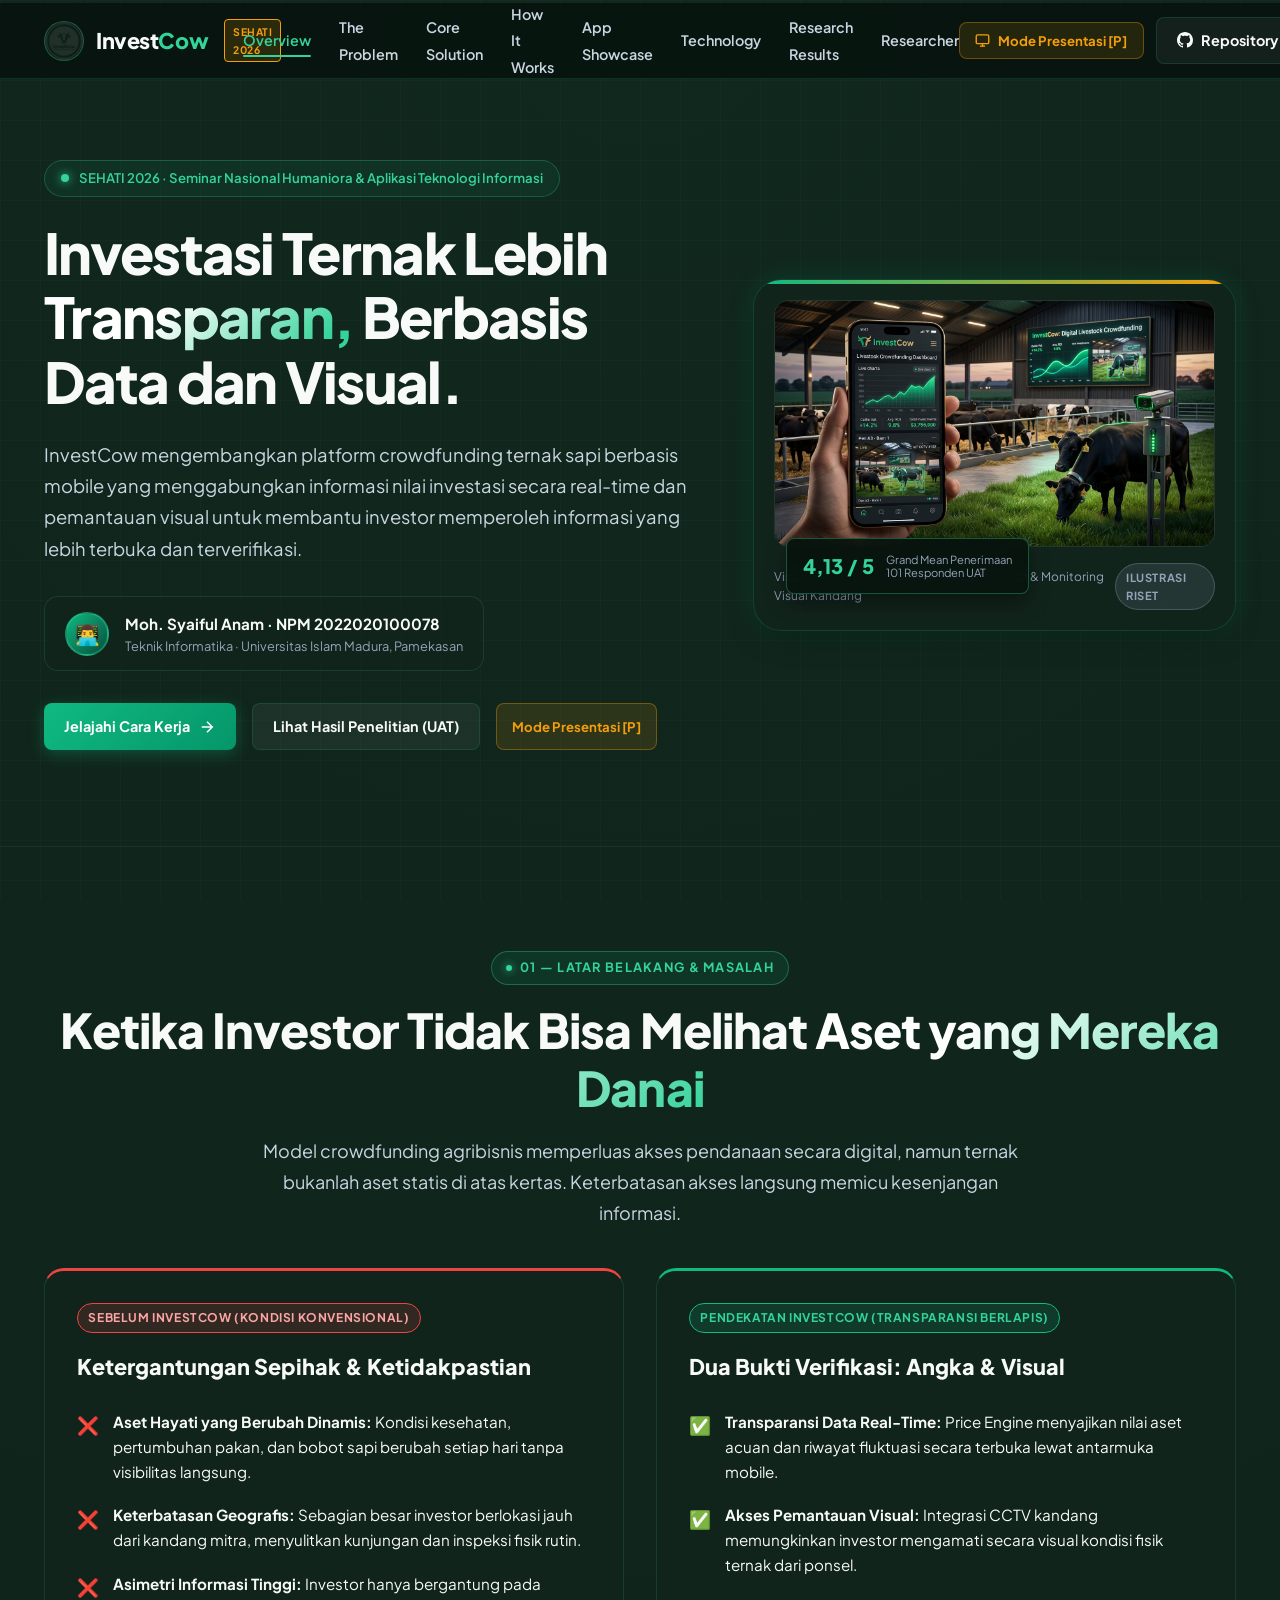
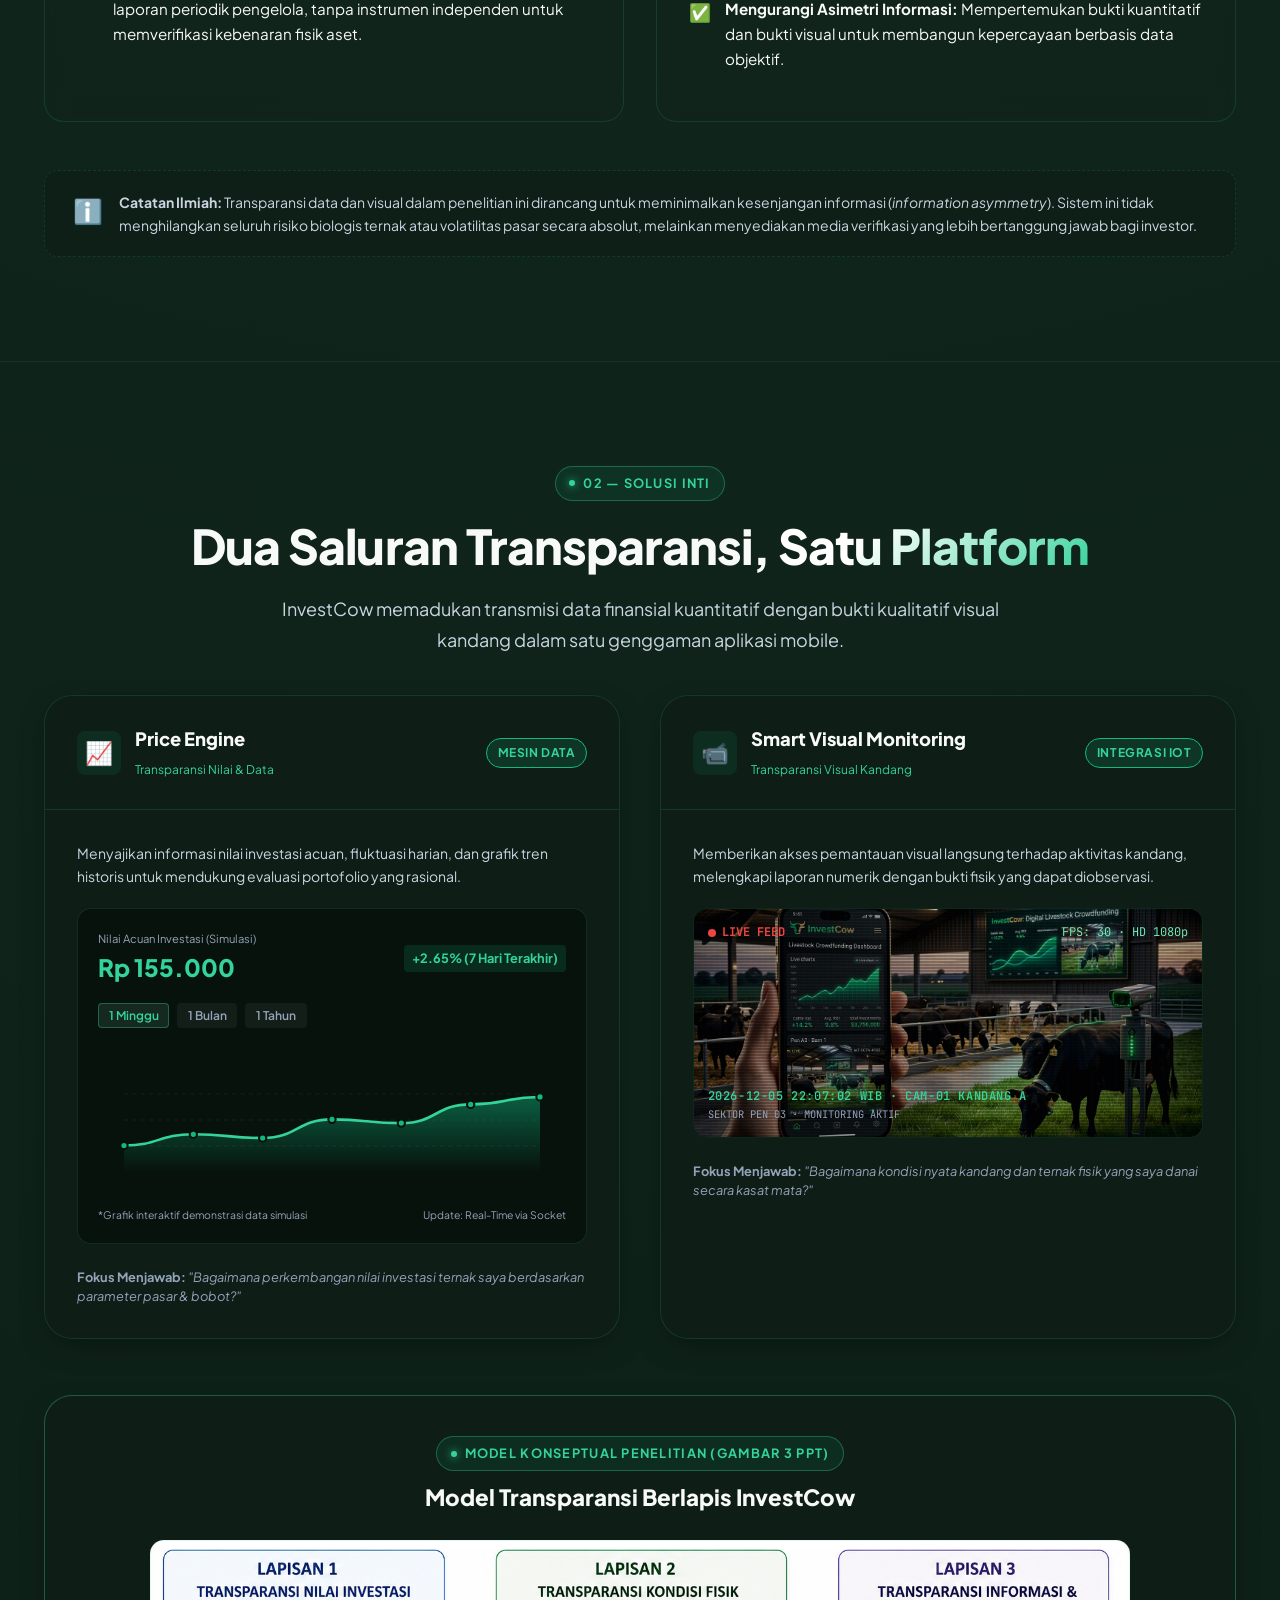
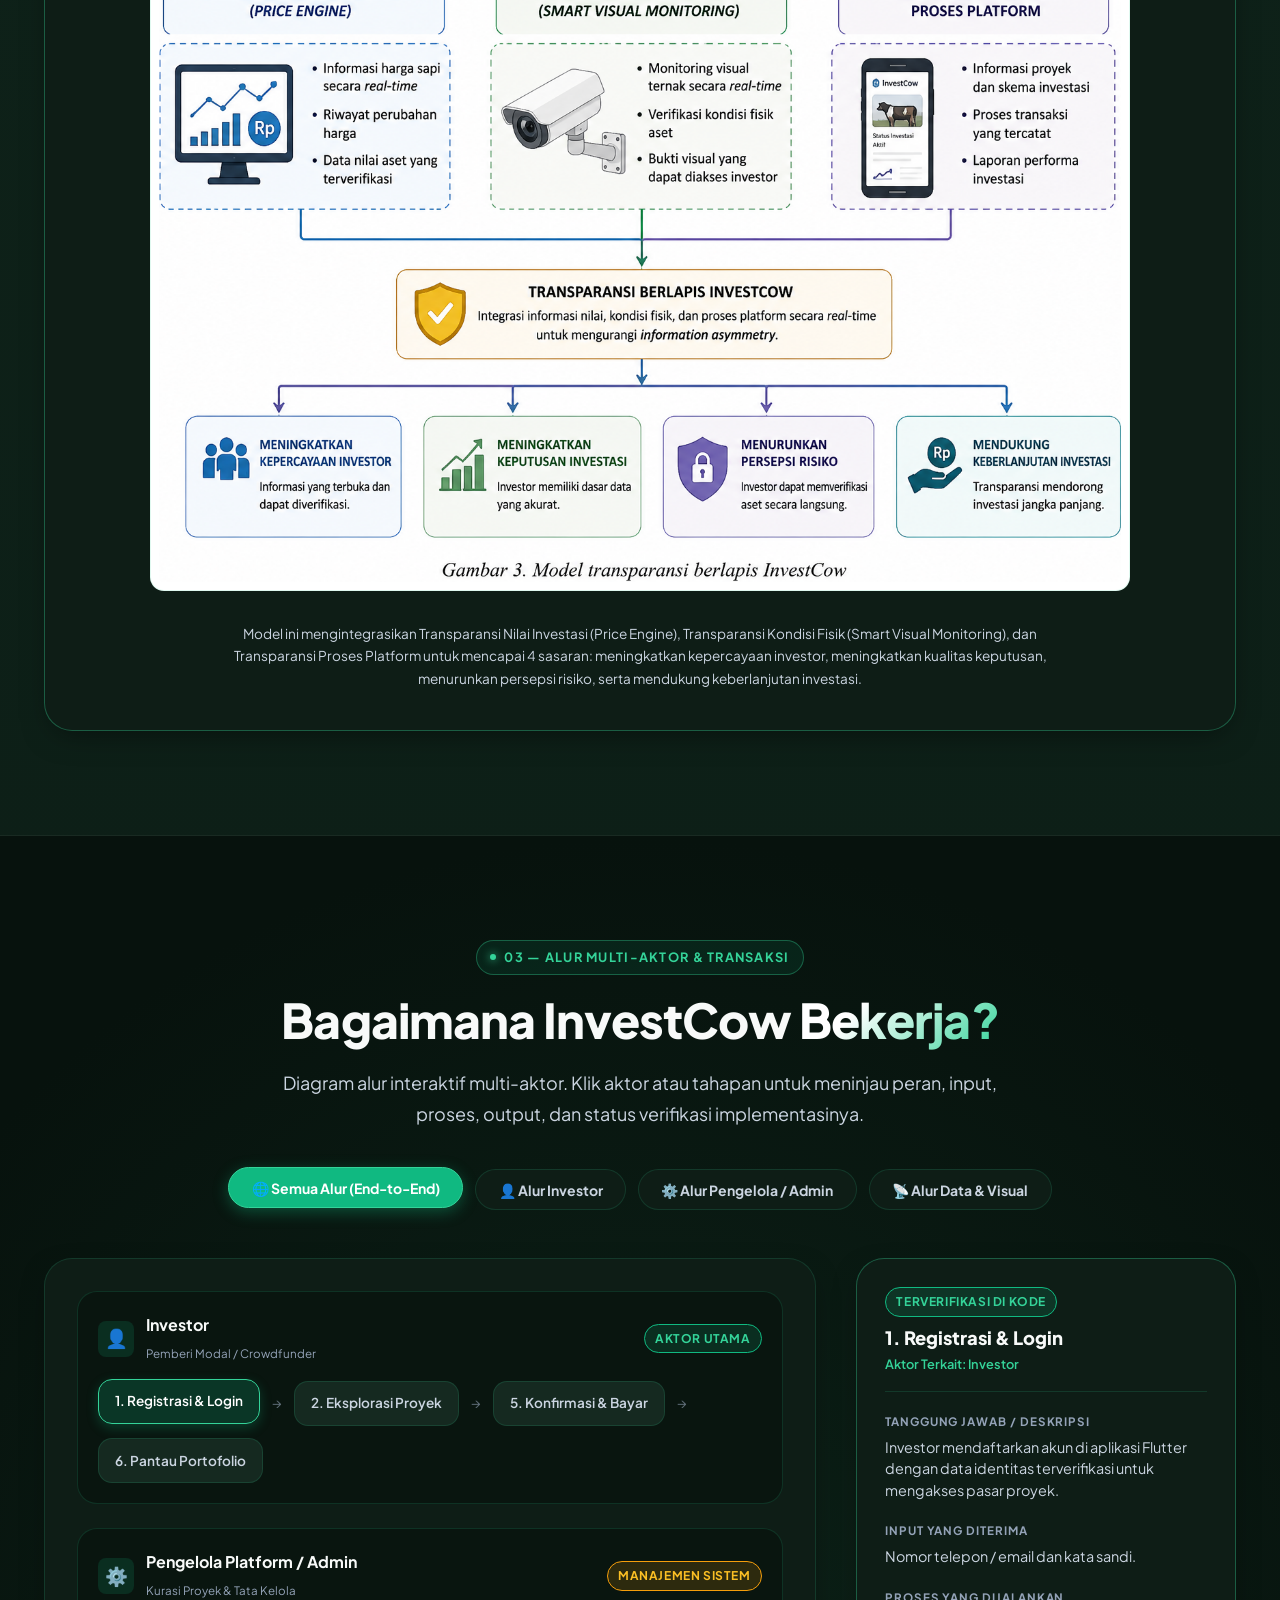
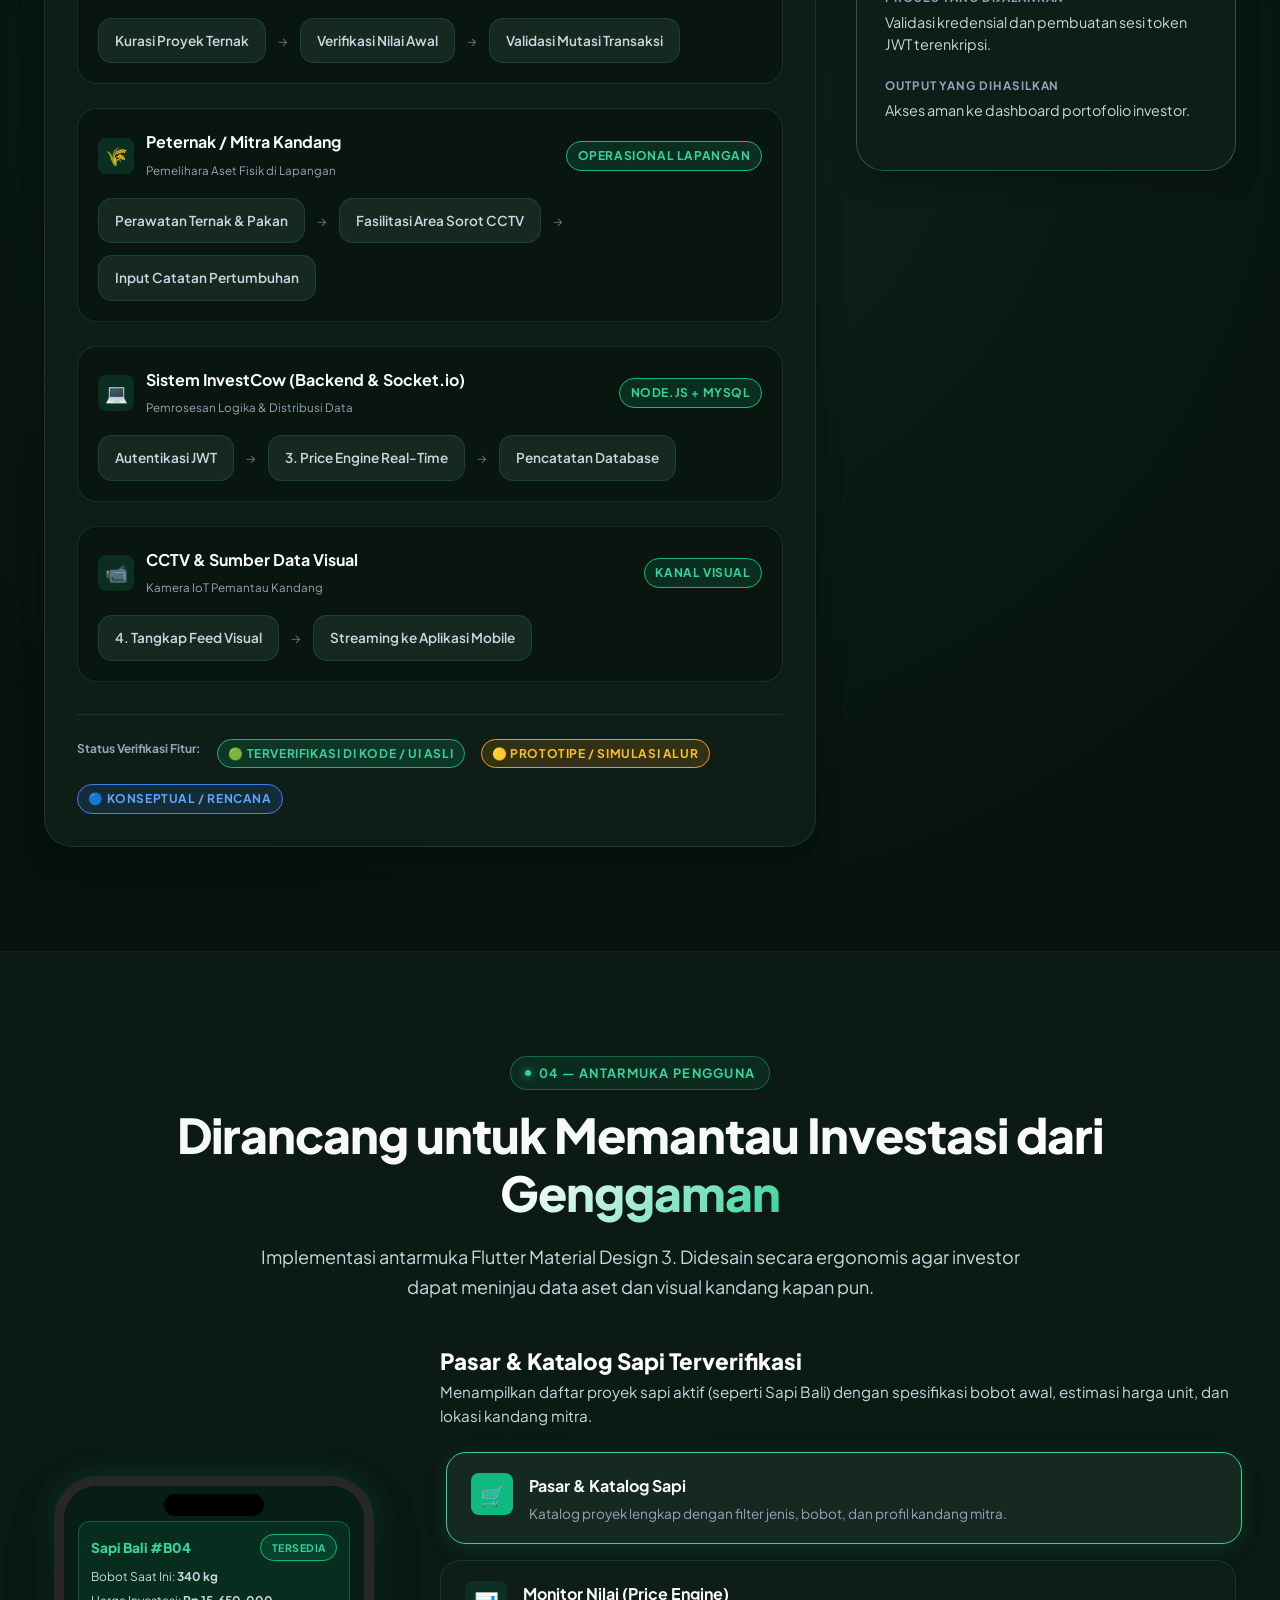
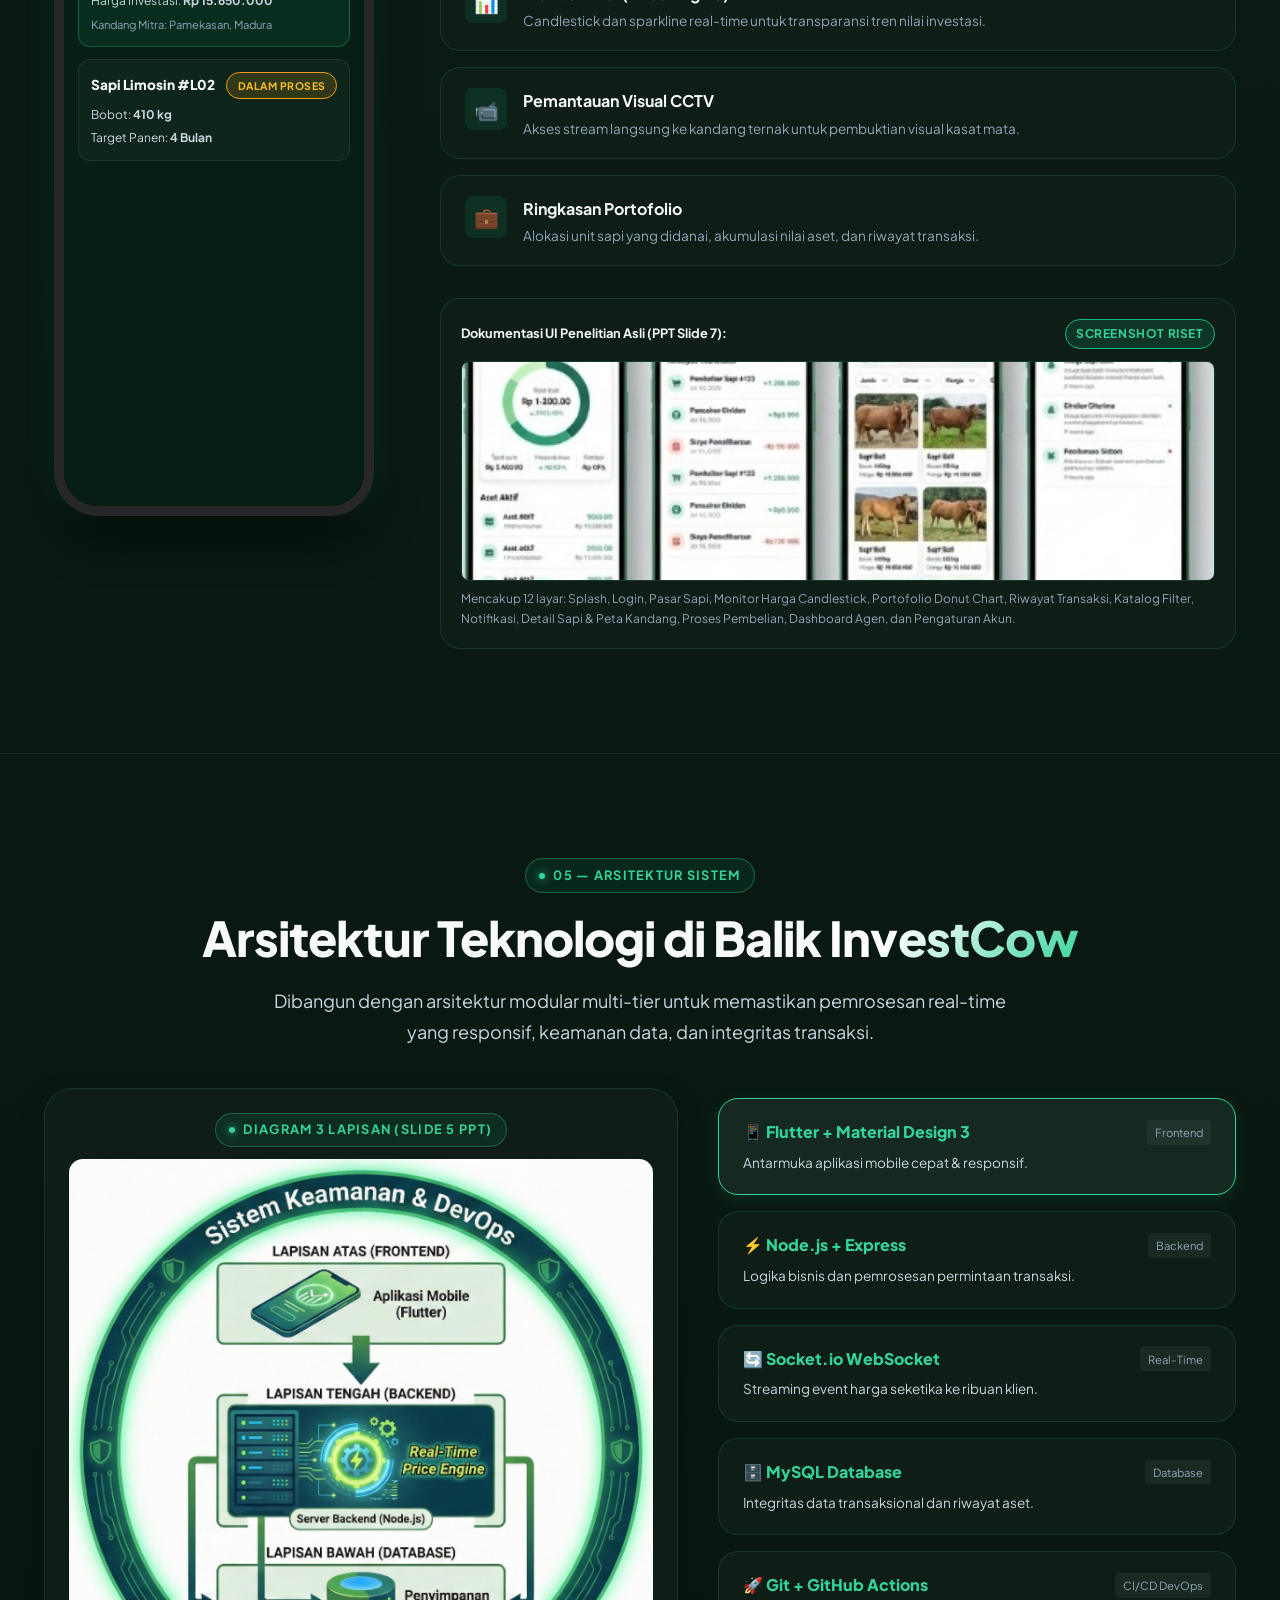
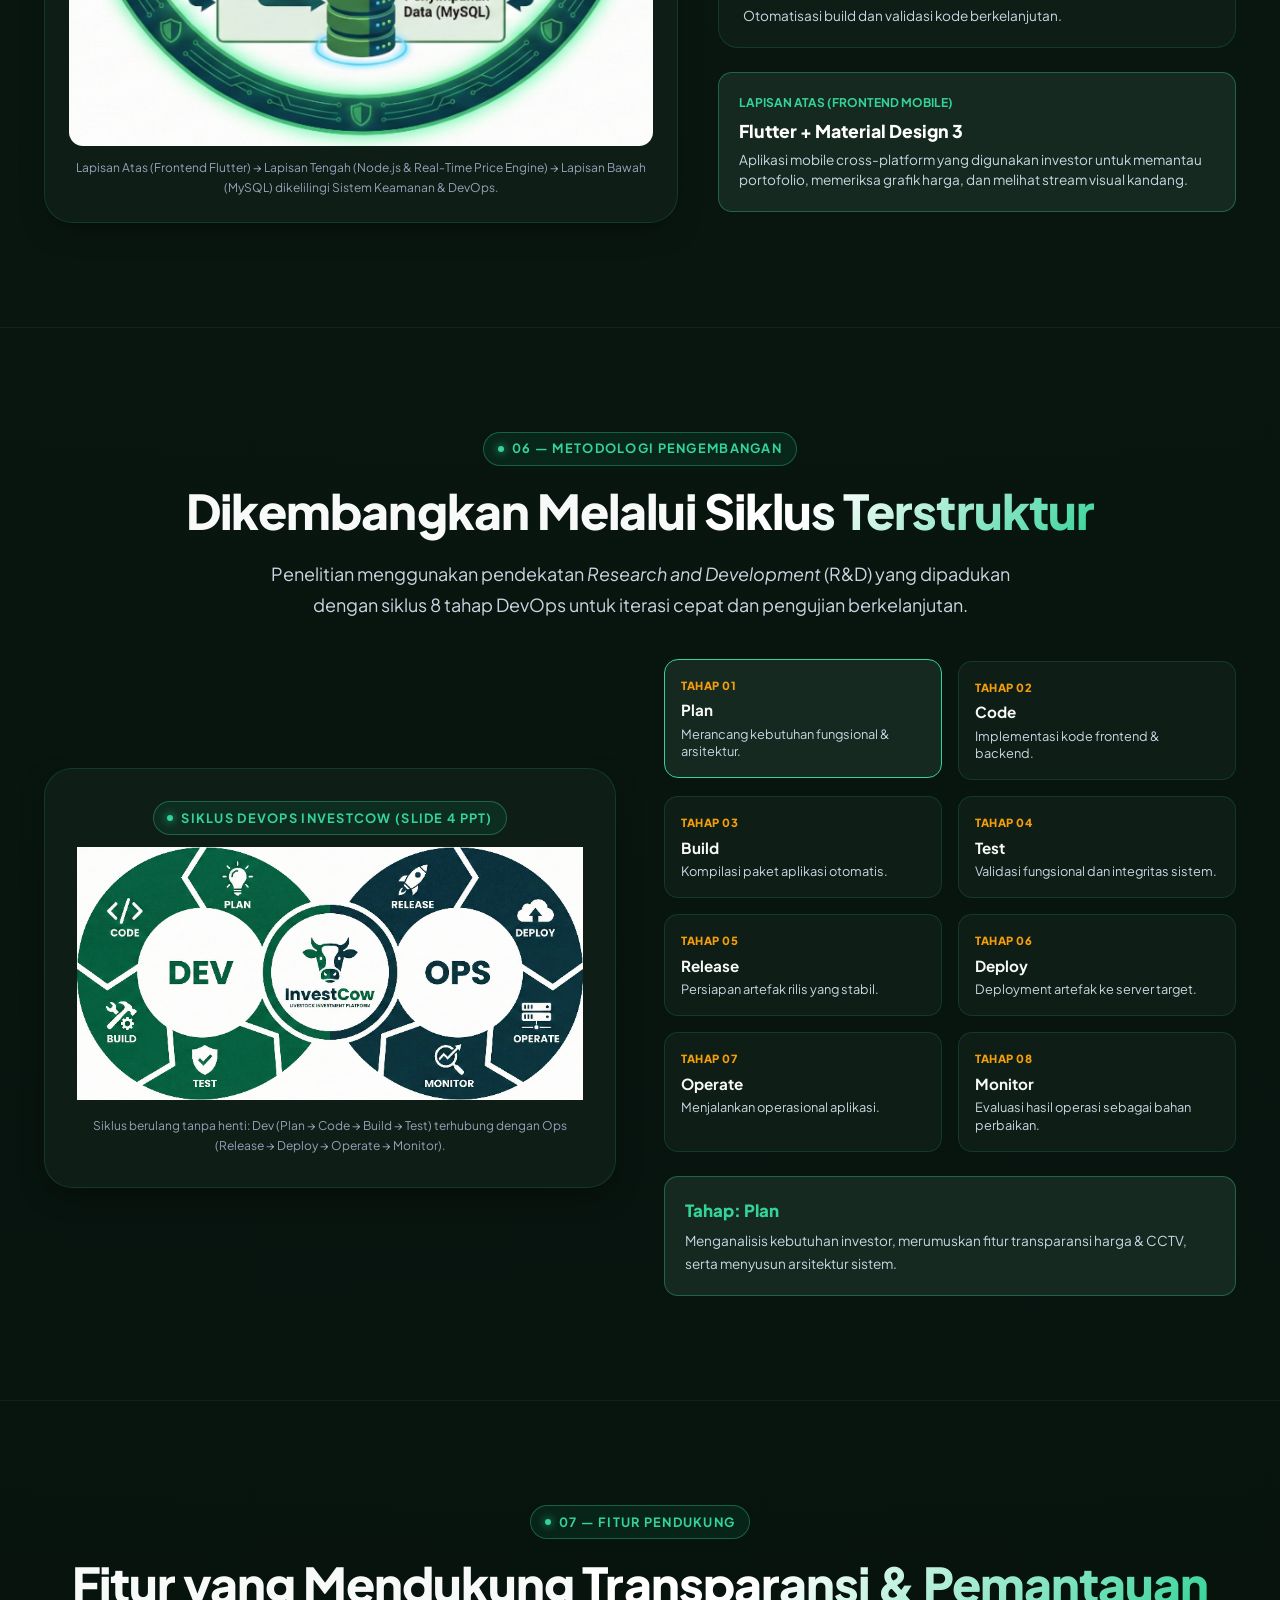
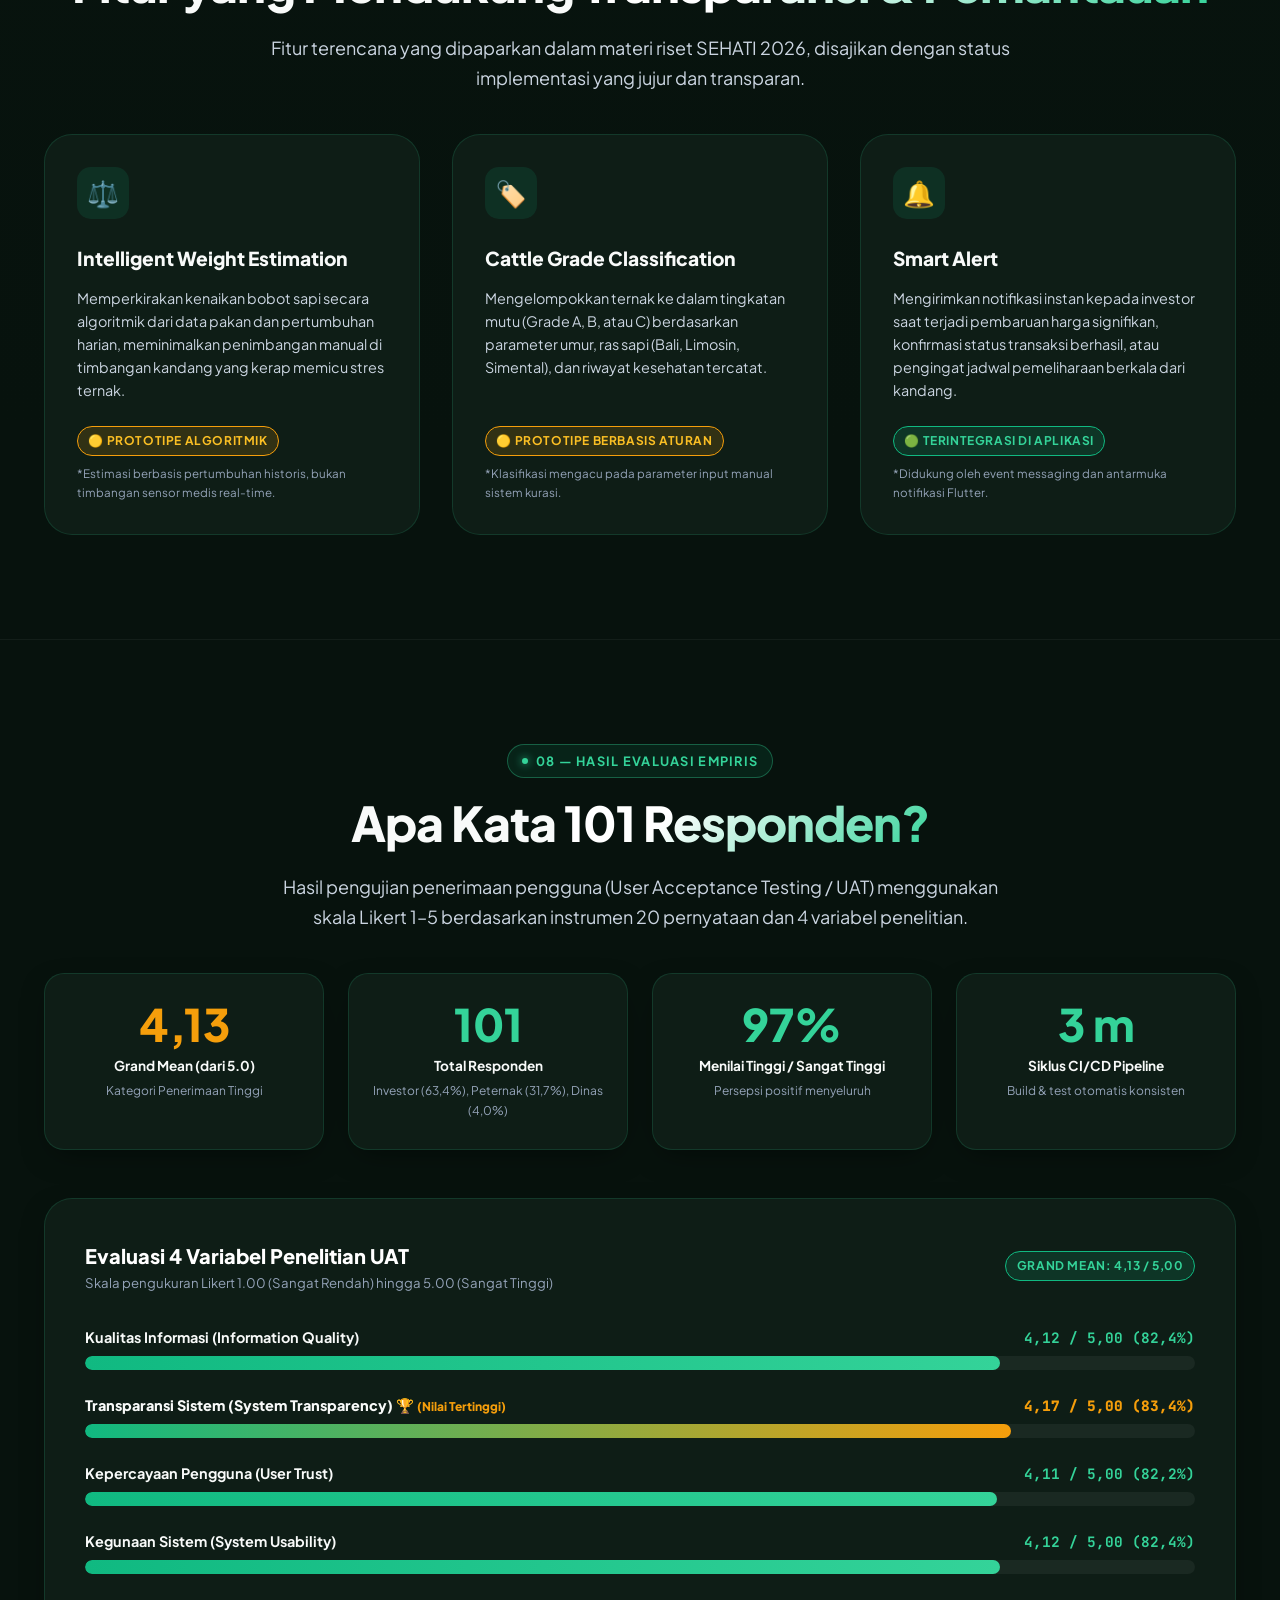
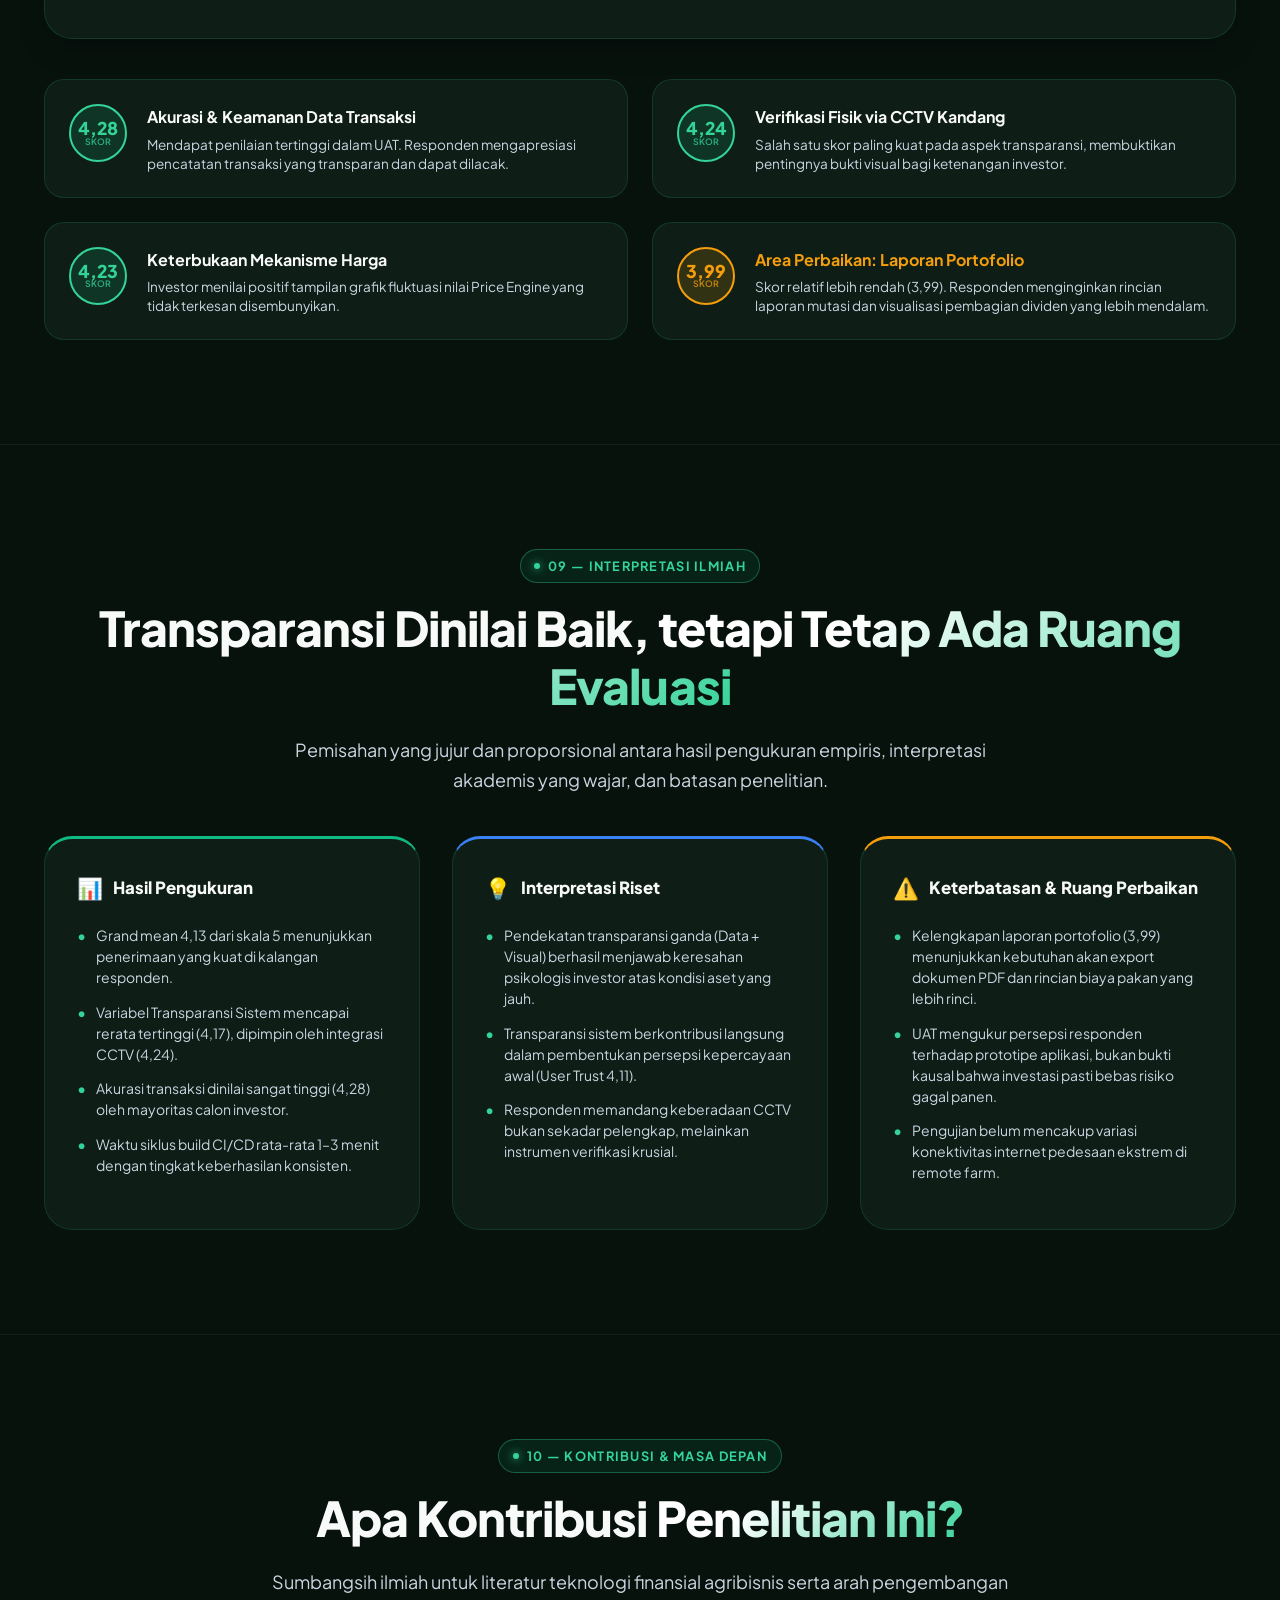
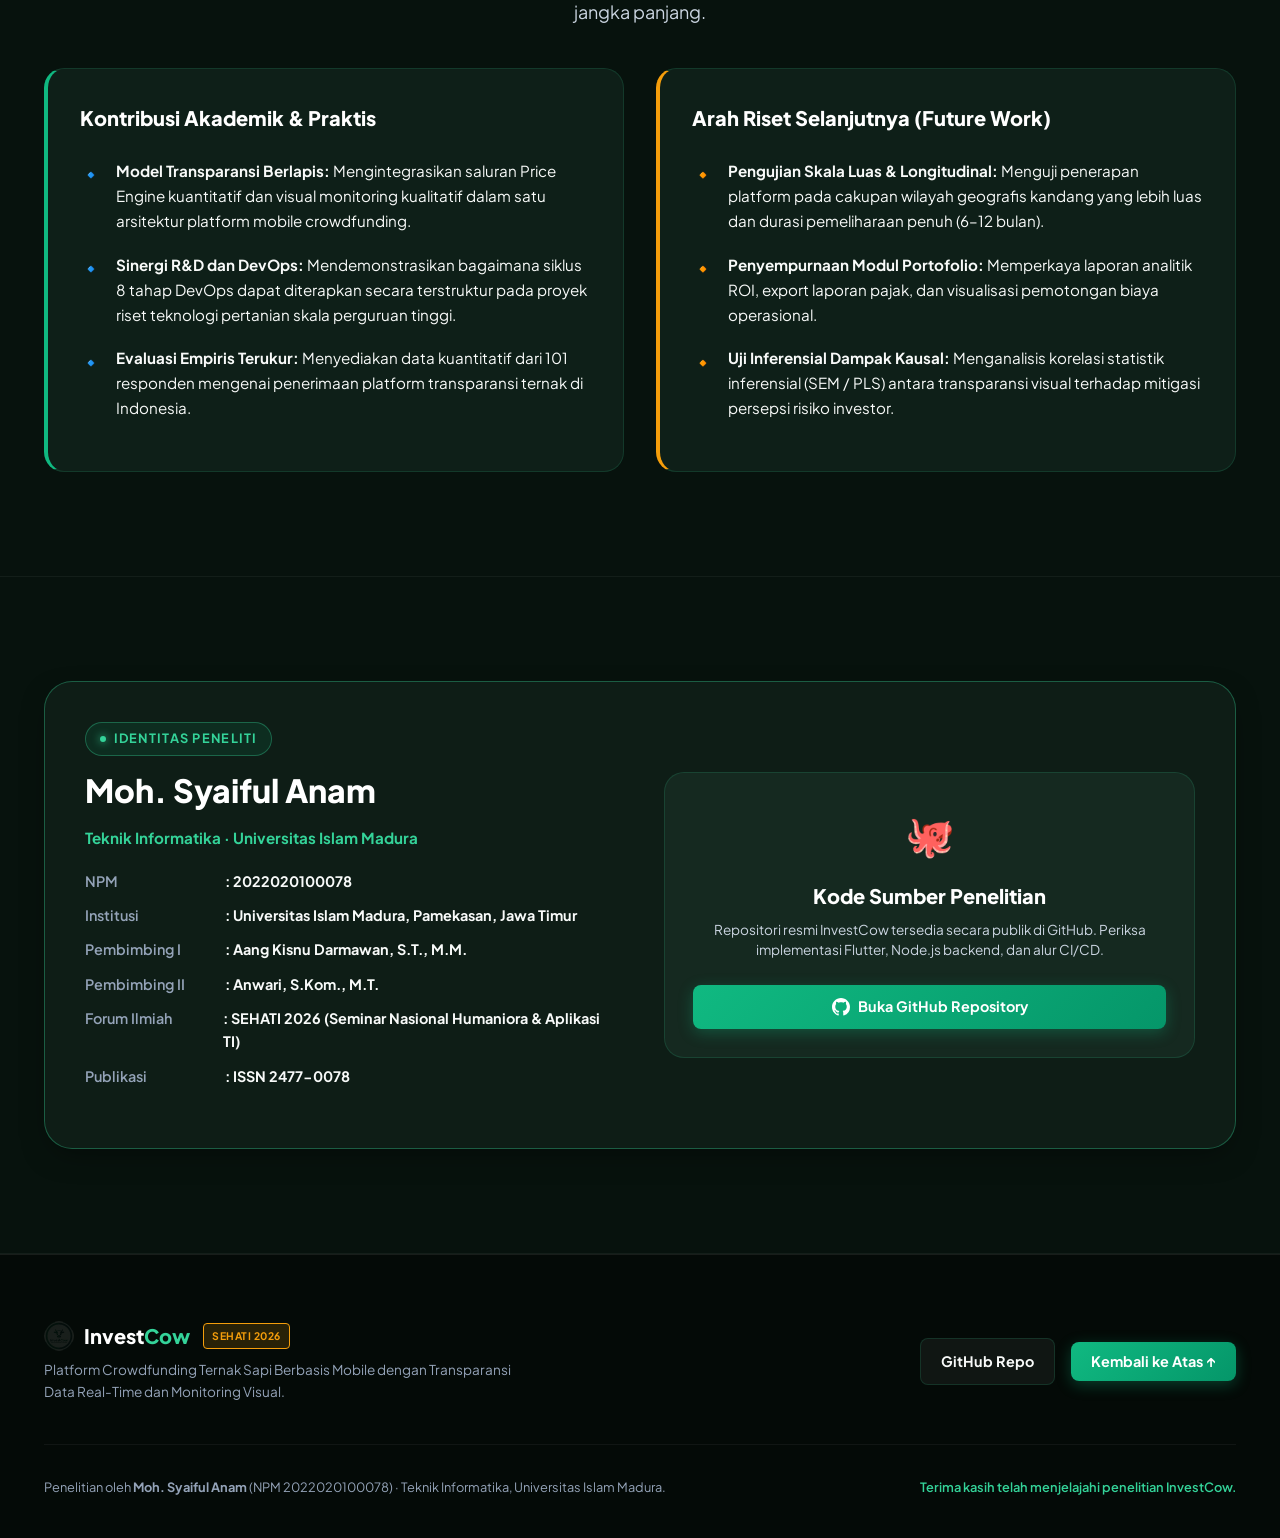
==== docs/index.html @ 4391ebb3 "feat: initial commit interactive research presentation website for SEHATI 2026" ====
<!DOCTYPE html>
<html lang="id">
<head>
  <meta charset="UTF-8">
  <meta name="viewport" content="width=device-width, initial-scale=1.0">
  
  <!-- Primary Meta Tags -->
  <title>InvestCow — Platform Crowdfunding Ternak Sapi Berbasis Mobile | SEHATI 2026</title>
  <meta name="title" content="InvestCow — Platform Crowdfunding Ternak Sapi Berbasis Mobile | SEHATI 2026">
  <meta name="description" content="Showcase penelitian InvestCow: Pengembangan Platform Crowdfunding Ternak Sapi Berbasis Mobile dengan Transparansi Data Real-Time dan Monitoring Visual untuk SEHATI 2026. Peneliti: Moh. Syaiful Anam, Universitas Islam Madura.">
  <meta name="author" content="Moh. Syaiful Anam">
  
  <!-- Open Graph / Facebook -->
  <meta property="og:type" content="website">
  <meta property="og:url" content="https://siapaajaboleh888.github.io/InvestCow_Project/">
  <meta property="og:title" content="InvestCow — Transparansi Data Real-Time & Monitoring Visual Ternak">
  <meta property="og:description" content="Interactive research presentation InvestCow untuk Seminar Nasional Humaniora dan Aplikasi Teknologi Informasi (SEHATI 2026).">
  <meta property="og:image" content="assets/images/hero_concept.jpg">

  <!-- Favicon -->
  <link rel="icon" type="image/png" href="assets/images/logo.png">

  <!-- Google Fonts -->
  <link rel="preconnect" href="https://fonts.googleapis.com">
  <link rel="preconnect" href="https://fonts.gstatic.com" crossorigin>
  <link href="https://fonts.googleapis.com/css2?family=JetBrains+Mono:wght@400;600;700&family=Plus+Jakarta+Sans:wght@400;500;600;700;800;900&display=swap" rel="stylesheet">

  <!-- Main Stylesheet -->
  <link rel="stylesheet" href="styles/main.css">
</head>
<body>

  <!-- Scroll Progress Indicator -->
  <div class="scroll-progress-container" aria-hidden="true">
    <div class="scroll-progress-bar" id="scroll-progress-bar"></div>
  </div>

  <!-- SECTION A: NAVBAR -->
  <header class="navbar" id="navbar">
    <div class="container nav-container">
      <a href="#overview" class="nav-brand" aria-label="InvestCow Home">
        <img src="assets/images/logo.png" alt="InvestCow Logo" class="nav-brand-logo">
        <span class="brand-text">Invest<span>Cow</span></span>
        <span class="brand-badge">SEHATI 2026</span>
      </a>

      <nav aria-label="Navigasi Utama">
        <ul class="nav-menu">
          <li><a href="#overview" class="nav-link active">Overview</a></li>
          <li><a href="#problem" class="nav-link">The Problem</a></li>
          <li><a href="#solution" class="nav-link">Core Solution</a></li>
          <li><a href="#workflow" class="nav-link">How It Works</a></li>
          <li><a href="#app-showcase" class="nav-link">App Showcase</a></li>
          <li><a href="#technology" class="nav-link">Technology</a></li>
          <li><a href="#results" class="nav-link">Research Results</a></li>
          <li><a href="#researcher" class="nav-link">Researcher</a></li>
        </ul>
      </nav>

      <div class="nav-actions">
        <button class="btn btn-presentation btn-trigger-presentation" title="Tekan tombol 'P' untuk masuk Mode Presentasi">
          <svg width="15" height="15" viewBox="0 0 24 24" fill="none" stroke="currentColor" stroke-width="2.2"><rect x="2" y="3" width="20" height="14" rx="2" ry="2"/><line x1="8" y1="21" x2="16" y2="21"/><line x1="12" y1="17" x2="12" y2="21"/></svg>
          Mode Presentasi [P]
        </button>
        <a href="https://github.com/siapaajaboleh888/InvestCow_Project" target="_blank" rel="noopener noreferrer" class="btn btn-secondary" title="Buka Repositori GitHub">
          <svg width="16" height="16" viewBox="0 0 24 24" fill="currentColor"><path d="M12 0C5.37 0 0 5.37 0 12c0 5.31 3.435 9.795 8.205 11.385.6.105.825-.255.825-.57 0-.285-.015-1.23-.015-2.235-3.015.555-3.795-.735-4.035-1.41-.135-.345-.72-1.41-1.23-1.695-.42-.225-1.02-.78-.015-.795.945-.015 1.62.87 1.845 1.23 1.08 1.815 2.805 1.305 3.495.99.105-.78.42-1.305.765-1.605-2.67-.3-5.46-1.335-5.46-5.925 0-1.305.465-2.385 1.23-3.225-.12-.3-.54-1.53.12-3.18 0 0 1.005-.315 3.3 1.23.96-.27 1.98-.405 3-.405s2.04.135 3 .405c2.295-1.56 3.3-1.23 3.3-1.23.66 1.65.24 2.88.12 3.18.765.84 1.23 1.905 1.23 3.225 0 4.605-2.805 5.625-5.475 5.925.435.375.81 1.095.81 2.22 0 1.605-.015 2.895-.015 3.3 0 .315.225.69.825.57A12.02 12.02 0 0024 12c0-6.63-5.37-12-12-12z"/></svg>
          Repository
        </a>
        <button class="mobile-toggle" id="mobile-toggle" aria-label="Buka Menu Navigasi">
          ☰
        </button>
      </div>
    </div>
  </header>

  <main>
    <!-- SECTION B: HERO -->
    <section class="hero-section" id="overview">
      <div class="container hero-grid">
        <div class="hero-content">
          <div class="hero-conference-tag">
            <span class="dot"></span>
            SEHATI 2026 · Seminar Nasional Humaniora & Aplikasi Teknologi Informasi
          </div>
          
          <h1 class="hero-title">
            Investasi Ternak Lebih <span class="text-gradient">Transparan,</span> Berbasis Data dan Visual.
          </h1>

          <p class="hero-desc">
            InvestCow mengembangkan platform crowdfunding ternak sapi berbasis mobile yang menggabungkan informasi nilai investasi secara real-time dan pemantauan visual untuk membantu investor memperoleh informasi yang lebih terbuka dan terverifikasi.
          </p>

          <div class="hero-researcher-card">
            <div class="researcher-avatar">👨‍💻</div>
            <div class="researcher-meta">
              <h4>Moh. Syaiful Anam · NPM 2022020100078</h4>
              <p>Teknik Informatika · Universitas Islam Madura, Pamekasan</p>
            </div>
          </div>

          <div class="hero-ctas">
            <a href="#workflow" class="btn btn-primary" id="btn-hero-workflow">
              Jelajahi Cara Kerja
              <svg width="18" height="18" viewBox="0 0 24 24" fill="none" stroke="currentColor" stroke-width="2"><path d="M5 12h14M12 5l7 7-7 7"/></svg>
            </a>
            <a href="#results" class="btn btn-secondary" id="btn-hero-results">
              Lihat Hasil Penelitian (UAT)
            </a>
            <button class="btn btn-presentation btn-trigger-presentation">
              Mode Presentasi [P]
            </button>
          </div>
        </div>

        <!-- Hero Visual Composition -->
        <div class="hero-visual-card">
          <div class="hero-image-wrapper">
            <img src="assets/images/hero_concept.jpg" alt="Visualisasi Konsep InvestCow Mobile & Visual Kandang" id="hero-banner-img">
          </div>
          <div class="hero-visual-caption">
            <span>Visual Komposisi Konseptual: Mobile FinTech & Monitoring Visual Kandang</span>
            <span class="badge badge-simulated">Ilustrasi Riset</span>
          </div>
          <div class="hero-metric-overlay">
            <div class="val">4,13 / 5</div>
            <div class="lbl">Grand Mean Penerimaan<br>101 Responden UAT</div>
          </div>
        </div>
      </div>
    </section>

    <!-- SECTION C: THE PROBLEM -->
    <section class="problem-section" id="problem">
      <div class="container">
        <div class="text-center">
          <span class="section-tag">01 — Latar Belakang & Masalah</span>
          <h2 class="section-title">Ketika Investor Tidak Bisa Melihat <span class="text-gradient">Aset yang Mereka Danai</span></h2>
          <p class="section-subtitle">
            Model crowdfunding agribisnis memperluas akses pendanaan secara digital, namun ternak bukanlah aset statis di atas kertas. Keterbatasan akses langsung memicu kesenjangan informasi.
          </p>
        </div>

        <div class="grid-2">
          <!-- Before InvestCow -->
          <div class="card problem-card">
            <span class="badge" style="background: rgba(239, 68, 68, 0.15); border: 1px solid #ef4444; color: #fca5a5;">
              Sebelum InvestCow (Kondisi Konvensional)
            </span>
            <h3 style="font-size: 1.35rem; font-weight: 800; margin-top: 1rem; color: #f8faf9;">
              Ketergantungan Sepihak & Ketidakpastian
            </h3>
            <ul class="comparison-list">
              <li>
                <span class="icon">❌</span>
                <div>
                  <strong>Aset Hayati yang Berubah Dinamis:</strong> Kondisi kesehatan, pertumbuhan pakan, dan bobot sapi berubah setiap hari tanpa visibilitas langsung.
                </div>
              </li>
              <li>
                <span class="icon">❌</span>
                <div>
                  <strong>Keterbatasan Geografis:</strong> Sebagian besar investor berlokasi jauh dari kandang mitra, menyulitkan kunjungan dan inspeksi fisik rutin.
                </div>
              </li>
              <li>
                <span class="icon">❌</span>
                <div>
                  <strong>Asimetri Informasi Tinggi:</strong> Investor hanya bergantung pada laporan periodik pengelola, tanpa instrumen independen untuk memverifikasi kebenaran fisik aset.
                </div>
              </li>
            </ul>
          </div>

          <!-- Approach with InvestCow -->
          <div class="card solution-approach-card">
            <span class="badge badge-verified">
              Pendekatan InvestCow (Transparansi Berlapis)
            </span>
            <h3 style="font-size: 1.35rem; font-weight: 800; margin-top: 1rem; color: #f8faf9;">
              Dua Bukti Verifikasi: Angka & Visual
            </h3>
            <ul class="comparison-list">
              <li>
                <span class="icon">✅</span>
                <div>
                  <strong>Transparansi Data Real-Time:</strong> Price Engine menyajikan nilai aset acuan dan riwayat fluktuasi secara terbuka lewat antarmuka mobile.
                </div>
              </li>
              <li>
                <span class="icon">✅</span>
                <div>
                  <strong>Akses Pemantauan Visual:</strong> Integrasi CCTV kandang memungkinkan investor mengamati secara visual kondisi fisik ternak dari ponsel.
                </div>
              </li>
              <li>
                <span class="icon">✅</span>
                <div>
                  <strong>Mengurangi Asimetri Informasi:</strong> Mempertemukan bukti kuantitatif dan bukti visual untuk membangun kepercayaan berbasis data objektif.
                </div>
              </li>
            </ul>
          </div>
        </div>

        <div class="academic-note-box">
          <div class="note-icon">ℹ️</div>
          <p>
            <strong>Catatan Ilmiah:</strong> Transparansi data dan visual dalam penelitian ini dirancang untuk meminimalkan kesenjangan informasi (<em>information asymmetry</em>). Sistem ini tidak menghilangkan seluruh risiko biologis ternak atau volatilitas pasar secara absolut, melainkan menyediakan media verifikasi yang lebih bertanggung jawab bagi investor.
          </p>
        </div>
      </div>
    </section>

    <!-- SECTION D: THE CORE SOLUTION -->
    <section class="solution-section" id="solution">
      <div class="container">
        <div class="text-center">
          <span class="section-tag">02 — Solusi Inti</span>
          <h2 class="section-title">Dua Saluran Transparansi, <span class="text-gradient">Satu Platform</span></h2>
          <p class="section-subtitle">
            InvestCow memadukan transmisi data finansial kuantitatif dengan bukti kualitatif visual kandang dalam satu genggaman aplikasi mobile.
          </p>
        </div>

        <div class="solution-channels">
          <!-- Channel 1: Price Engine -->
          <div class="channel-card">
            <div class="channel-header">
              <div class="channel-title">
                <div class="channel-icon">📈</div>
                <div>
                  <h3 style="font-size: 1.15rem; font-weight: 800;">Price Engine</h3>
                  <span style="font-size: 0.75rem; color: var(--emerald-light);">Transparansi Nilai & Data</span>
                </div>
              </div>
              <span class="badge badge-verified">Mesin Data</span>
            </div>

            <div class="channel-body">
              <p style="font-size: 0.875rem; color: var(--text-secondary); margin-bottom: 1.25rem;">
                Menyajikan informasi nilai investasi acuan, fluktuasi harian, dan grafik tren historis untuk mendukung evaluasi portofolio yang rasional.
              </p>

              <!-- Interactive Simulator -->
              <div class="chart-sim-container">
                <div class="chart-sim-header">
                  <div>
                    <div style="font-size: 0.7rem; color: var(--text-muted);">Nilai Acuan Investasi (Simulasi)</div>
                    <div class="chart-sim-price" id="sim-current-price">Rp 155.000</div>
                  </div>
                  <div class="chart-sim-trend" id="sim-current-trend">+2.65% (7 Hari)</div>
                </div>

                <div class="chart-sim-controls" style="margin-bottom: 0.75rem;">
                  <button class="chart-time-btn active" data-timeframe="1w">1 Minggu</button>
                  <button class="chart-time-btn" data-timeframe="1m">1 Bulan</button>
                  <button class="chart-time-btn" data-timeframe="1y">1 Tahun</button>
                </div>

                <svg class="svg-chart" id="price-chart-svg" viewBox="0 0 450 150"></svg>
                <div style="display:flex; justify-content:space-between; font-size:0.65rem; color:var(--text-muted); margin-top:0.35rem;">
                  <span>*Grafik interaktif demonstrasi data simulasi</span>
                  <span>Update: Real-Time via Socket</span>
                </div>
              </div>

              <div style="font-size: 0.8rem; color: var(--text-muted); line-height: 1.5;">
                <strong>Fokus Menjawab:</strong> <em>"Bagaimana perkembangan nilai investasi ternak saya berdasarkan parameter pasar & bobot?"</em>
              </div>
            </div>
          </div>

          <!-- Channel 2: CCTV Visual Monitoring -->
          <div class="channel-card">
            <div class="channel-header">
              <div class="channel-title">
                <div class="channel-icon">📹</div>
                <div>
                  <h3 style="font-size: 1.15rem; font-weight: 800;">Smart Visual Monitoring</h3>
                  <span style="font-size: 0.75rem; color: var(--emerald-light);">Transparansi Visual Kandang</span>
                </div>
              </div>
              <span class="badge badge-verified">Integrasi IoT</span>
            </div>

            <div class="channel-body">
              <p style="font-size: 0.875rem; color: var(--text-secondary); margin-bottom: 1.25rem;">
                Memberikan akses pemantauan visual langsung terhadap aktivitas kandang, melengkapi laporan numerik dengan bukti fisik yang dapat diobservasi.
              </p>

              <!-- Simulated CCTV Screen -->
              <div class="cctv-sim-container">
                <div class="cctv-scanline"></div>
                <div class="cctv-overlay">
                  <div class="cctv-header">
                    <div class="cctv-rec">
                      <span class="cctv-rec-dot"></span>
                      <span>LIVE FEED</span>
                    </div>
                    <div style="color: #6ee7b7;">FPS: 30 · HD 1080p</div>
                  </div>
                  <div>
                    <div id="cctv-timecode" style="letter-spacing: 0.05em; font-weight:600;">2026-10-20 --:--:-- WIB · CAM-01 KANDANG A</div>
                    <div style="font-size: 0.65rem; color: #94a3b8;">SEKTOR PEN 03 · MONITORING AKTIF</div>
                  </div>
                </div>
                <img src="assets/images/hero_concept.jpg" alt="Simulasi CCTV Kandang" class="cctv-bg-art">
              </div>

              <div style="font-size: 0.8rem; color: var(--text-muted); line-height: 1.5;">
                <strong>Fokus Menjawab:</strong> <em>"Bagaimana kondisi nyata kandang dan ternak fisik yang saya danai secara kasat mata?"</em>
              </div>
            </div>
          </div>
        </div>

        <!-- Layered Model Diagram from PPT Slide 6 -->
        <div class="layered-model-banner text-center">
          <span class="section-tag" style="margin-bottom: 0.5rem;">Model Konseptual Penelitian (Gambar 3 PPT)</span>
          <h3 style="font-size: 1.4rem; font-weight: 800; margin-bottom: 1.5rem;">
            Model Transparansi Berlapis InvestCow
          </h3>
          <img src="assets/images/layered_transparency.png" alt="Gambar 3. Model Transparansi Berlapis InvestCow" class="layered-model-img">
          <p style="max-width: 820px; margin: 0 auto; font-size: 0.85rem; color: var(--text-secondary);">
            Model ini mengintegrasikan Transparansi Nilai Investasi (Price Engine), Transparansi Kondisi Fisik (Smart Visual Monitoring), dan Transparansi Proses Platform untuk mencapai 4 sasaran: meningkatkan kepercayaan investor, meningkatkan kualitas keputusan, menurunkan persepsi risiko, serta mendukung keberlanjutan investasi.
          </p>
        </div>
      </div>
    </section>

    <!-- SECTION E: ACTORS AND TRANSACTION WORKFLOW -->
    <section class="workflow-section" id="workflow">
      <div class="container">
        <div class="text-center">
          <span class="section-tag">03 — Alur Multi-Aktor & Transaksi</span>
          <h2 class="section-title">Bagaimana InvestCow <span class="text-gradient">Bekerja?</span></h2>
          <p class="section-subtitle">
            Diagram alur interaktif multi-aktor. Klik aktor atau tahapan untuk meninjau peran, input, proses, output, dan status verifikasi implementasinya.
          </p>
        </div>

        <!-- Filter Buttons -->
        <div class="workflow-filter-bar">
          <button class="workflow-filter-btn active" data-filter="all">
            🌐 Semua Alur (End-to-End)
          </button>
          <button class="workflow-filter-btn" data-filter="investor">
            👤 Alur Investor
          </button>
          <button class="workflow-filter-btn" data-filter="admin">
            ⚙️ Alur Pengelola / Admin
          </button>
          <button class="workflow-filter-btn" data-filter="data">
            📡 Alur Data & Visual
          </button>
        </div>

        <!-- Interactive Diagram Grid -->
        <div class="workflow-container">
          <div class="workflow-diagram">
            <div class="actors-lanes">
              
              <!-- Actor 1: Investor -->
              <div class="actor-lane" data-actor="investor">
                <div class="actor-lane-header" style="cursor: pointer;">
                  <div class="actor-identity">
                    <div class="actor-avatar">👤</div>
                    <div>
                      <div class="actor-name">Investor</div>
                      <span style="font-size: 0.725rem; color: var(--text-muted);">Pemberi Modal / Crowdfunder</span>
                    </div>
                  </div>
                  <span class="badge badge-verified">Aktor Utama</span>
                </div>
                <div class="steps-row">
                  <div class="step-node active" data-step="reg">
                    <span>1. Registrasi & Login</span>
                  </div>
                  <span class="step-arrow">→</span>
                  <div class="step-node" data-step="katalog">
                    <span>2. Eksplorasi Proyek</span>
                  </div>
                  <span class="step-arrow">→</span>
                  <div class="step-node" data-step="confirm_tx">
                    <span>5. Konfirmasi & Bayar</span>
                  </div>
                  <span class="step-arrow">→</span>
                  <div class="step-node" data-step="portfolio_mon">
                    <span>6. Pantau Portofolio</span>
                  </div>
                </div>
              </div>

              <!-- Actor 2: Pengelola Platform / Admin -->
              <div class="actor-lane" data-actor="admin">
                <div class="actor-lane-header" style="cursor: pointer;">
                  <div class="actor-identity">
                    <div class="actor-avatar">⚙️</div>
                    <div>
                      <div class="actor-name">Pengelola Platform / Admin</div>
                      <span style="font-size: 0.725rem; color: var(--text-muted);">Kurasi Proyek & Tata Kelola</span>
                    </div>
                  </div>
                  <span class="badge badge-proto">Manajemen Sistem</span>
                </div>
                <div class="steps-row">
                  <div class="step-node" data-step="katalog">
                    <span>Kurasi Proyek Ternak</span>
                  </div>
                  <span class="step-arrow">→</span>
                  <div class="step-node" data-step="price_engine">
                    <span>Verifikasi Nilai Awal</span>
                  </div>
                  <span class="step-arrow">→</span>
                  <div class="step-node" data-step="confirm_tx">
                    <span>Validasi Mutasi Transaksi</span>
                  </div>
                </div>
              </div>

              <!-- Actor 3: Peternak / Pengelola Kandang -->
              <div class="actor-lane" data-actor="peternak">
                <div class="actor-lane-header" style="cursor: pointer;">
                  <div class="actor-identity">
                    <div class="actor-avatar">🌾</div>
                    <div>
                      <div class="actor-name">Peternak / Mitra Kandang</div>
                      <span style="font-size: 0.725rem; color: var(--text-muted);">Pemelihara Aset Fisik di Lapangan</span>
                    </div>
                  </div>
                  <span class="badge badge-verified">Operasional Lapangan</span>
                </div>
                <div class="steps-row">
                  <div class="step-node" data-step="cctv_view">
                    <span>Perawatan Ternak & Pakan</span>
                  </div>
                  <span class="step-arrow">→</span>
                  <div class="step-node" data-step="cctv_view">
                    <span>Fasilitasi Area Sorot CCTV</span>
                  </div>
                  <span class="step-arrow">→</span>
                  <div class="step-node" data-step="portfolio_mon">
                    <span>Input Catatan Pertumbuhan</span>
                  </div>
                </div>
              </div>

              <!-- Actor 4: Sistem InvestCow (Backend) -->
              <div class="actor-lane" data-actor="sistem">
                <div class="actor-lane-header" style="cursor: pointer;">
                  <div class="actor-identity">
                    <div class="actor-avatar">💻</div>
                    <div>
                      <div class="actor-name">Sistem InvestCow (Backend & Socket.io)</div>
                      <span style="font-size: 0.725rem; color: var(--text-muted);">Pemrosesan Logika & Distribusi Data</span>
                    </div>
                  </div>
                  <span class="badge badge-verified">Node.js + MySQL</span>
                </div>
                <div class="steps-row">
                  <div class="step-node" data-step="reg">
                    <span>Autentikasi JWT</span>
                  </div>
                  <span class="step-arrow">→</span>
                  <div class="step-node" data-step="price_engine">
                    <span>3. Price Engine Real-Time</span>
                  </div>
                  <span class="step-arrow">→</span>
                  <div class="step-node" data-step="confirm_tx">
                    <span>Pencatatan Database</span>
                  </div>
                </div>
              </div>

              <!-- Actor 5: CCTV & Sensor Kandang -->
              <div class="actor-lane" data-actor="cctv">
                <div class="actor-lane-header" style="cursor: pointer;">
                  <div class="actor-identity">
                    <div class="actor-avatar">📹</div>
                    <div>
                      <div class="actor-name">CCTV & Sumber Data Visual</div>
                      <span style="font-size: 0.725rem; color: var(--text-muted);">Kamera IoT Pemantau Kandang</span>
                    </div>
                  </div>
                  <span class="badge badge-verified">Kanal Visual</span>
                </div>
                <div class="steps-row">
                  <div class="step-node" data-step="cctv_view">
                    <span>4. Tangkap Feed Visual</span>
                  </div>
                  <span class="step-arrow">→</span>
                  <div class="step-node" data-step="cctv_view">
                    <span>Streaming ke Aplikasi Mobile</span>
                  </div>
                </div>
              </div>

            </div>

            <!-- Legend for Badges -->
            <div style="display:flex; flex-wrap:wrap; gap:1rem; margin-top:2rem; padding-top:1.5rem; border-top:1px solid var(--border-subtle); font-size:0.75rem;">
              <span style="color:var(--text-muted); font-weight:700;">Status Verifikasi Fitur:</span>
              <span class="badge badge-verified">🟢 Terverifikasi di Kode / UI Asli</span>
              <span class="badge badge-proto">🟡 Prototipe / Simulasi Alur</span>
              <span class="badge badge-concept">🔵 Konseptual / Rencana</span>
            </div>
          </div>

          <!-- Inspector Sidebar -->
          <aside class="workflow-inspector" id="workflow-inspector" aria-live="polite">
            <div class="inspector-header">
              <span class="badge badge-verified" id="wf-inspector-badge">Terverifikasi di Kode</span>
              <h3 class="inspector-title" id="wf-inspector-title">1. Registrasi & Login</h3>
              <div style="font-size: 0.8rem; color: var(--emerald-light); font-weight: 600;" id="wf-inspector-role">Aktor Terkait: Investor</div>
            </div>

            <div class="inspector-section">
              <div class="inspector-label">Tanggung Jawab / Deskripsi</div>
              <div class="inspector-value" id="wf-inspector-resp">
                Investor mendaftarkan akun di aplikasi Flutter dengan data identitas terverifikasi untuk mengakses pasar proyek.
              </div>
            </div>

            <div class="inspector-section">
              <div class="inspector-label">Input yang Diterima</div>
              <div class="inspector-value" id="wf-inspector-input">
                Nomor telepon / email dan kata sandi.
              </div>
            </div>

            <div class="inspector-section">
              <div class="inspector-label">Proses yang Dijalankan</div>
              <div class="inspector-value" id="wf-inspector-process">
                Validasi kredensial dan pembuatan sesi token JWT terenkripsi.
              </div>
            </div>

            <div class="inspector-section">
              <div class="inspector-label">Output yang Dihasilkan</div>
              <div class="inspector-value" id="wf-inspector-output">
                Akses aman ke dashboard portofolio investor.
              </div>
            </div>
          </aside>
        </div>
      </div>
    </section>

    <!-- SECTION F: MOBILE APPLICATION SHOWCASE -->
    <section class="showcase-section" id="app-showcase">
      <div class="container">
        <div class="text-center">
          <span class="section-tag">04 — Antarmuka Pengguna</span>
          <h2 class="section-title">Dirancang untuk Memantau Investasi <span class="text-gradient">dari Genggaman</span></h2>
          <p class="section-subtitle">
            Implementasi antarmuka Flutter Material Design 3. Didesain secara ergonomis agar investor dapat meninjau data aset dan visual kandang kapan pun.
          </p>
        </div>

        <div class="showcase-wrapper">
          <!-- Smartphone Mockup -->
          <div class="smartphone-frame" aria-label="Mockup Ponsel Aplikasi InvestCow">
            <div class="smartphone-notch"></div>
            <div class="smartphone-screen" id="phone-dynamic-screen">
              <!-- Initial Screen: Market -->
              <div style="background: rgba(16,185,129,0.1); border: 1px solid rgba(52,211,153,0.3); border-radius: 12px; padding: 12px; margin-bottom: 12px;">
                <div style="display:flex; justify-content:space-between; align-items:center; margin-bottom:6px;">
                  <span style="font-weight:800; color:#34d399; font-size:0.85rem;">Sapi Bali #B04</span>
                  <span class="badge badge-verified" style="font-size:0.65rem;">Tersedia</span>
                </div>
                <div style="font-size:0.75rem; color:#cbd5e1; margin-bottom:4px;">Bobot Saat Ini: <strong>340 kg</strong></div>
                <div style="font-size:0.75rem; color:#cbd5e1; margin-bottom:4px;">Harga Investasi: <strong>Rp 15.650.000</strong></div>
                <div style="font-size:0.7rem; color:#94a3b8;">Kandang Mitra: Pamekasan, Madura</div>
              </div>
              <div style="background: rgba(255,255,255,0.03); border: 1px solid rgba(255,255,255,0.08); border-radius: 12px; padding: 12px;">
                <div style="display:flex; justify-content:space-between; align-items:center; margin-bottom:6px;">
                  <span style="font-weight:800; color:#f8faf9; font-size:0.85rem;">Sapi Limosin #L02</span>
                  <span class="badge badge-proto" style="font-size:0.65rem;">Dalam Proses</span>
                </div>
                <div style="font-size:0.75rem; color:#cbd5e1; margin-bottom:4px;">Bobot: <strong>410 kg</strong></div>
                <div style="font-size:0.75rem; color:#cbd5e1;">Target Panen: <strong>4 Bulan</strong></div>
              </div>
            </div>
          </div>

          <!-- Feature Tabs & Original Research Screenshots -->
          <div>
            <div style="margin-bottom: 1.5rem;">
              <h3 id="showcase-screen-heading" style="font-size: 1.4rem; font-weight: 800; color: #fff;">Pasar & Katalog Sapi Terverifikasi</h3>
              <p id="showcase-screen-sub" style="font-size: 0.95rem; color: var(--text-secondary); line-height: 1.6;">
                Menampilkan daftar proyek sapi aktif (seperti Sapi Bali) dengan spesifikasi bobot awal, estimasi harga unit, dan lokasi kandang mitra.
              </p>
            </div>

            <div class="showcase-nav-tabs">
              <div class="showcase-tab-card active" data-tab="market">
                <div class="tab-icon">🛒</div>
                <div class="tab-info">
                  <h4>Pasar & Katalog Sapi</h4>
                  <p>Katalog proyek lengkap dengan filter jenis, bobot, dan profil kandang mitra.</p>
                </div>
              </div>

              <div class="showcase-tab-card" data-tab="price">
                <div class="tab-icon">📊</div>
                <div class="tab-info">
                  <h4>Monitor Nilai (Price Engine)</h4>
                  <p>Candlestick dan sparkline real-time untuk transparansi tren nilai investasi.</p>
                </div>
              </div>

              <div class="showcase-tab-card" data-tab="cctv">
                <div class="tab-icon">📹</div>
                <div class="tab-info">
                  <h4>Pemantauan Visual CCTV</h4>
                  <p>Akses stream langsung ke kandang ternak untuk pembuktian visual kasat mata.</p>
                </div>
              </div>

              <div class="showcase-tab-card" data-tab="portfolio">
                <div class="tab-icon">💼</div>
                <div class="tab-info">
                  <h4>Ringkasan Portofolio</h4>
                  <p>Alokasi unit sapi yang didanai, akumulasi nilai aset, dan riwayat transaksi.</p>
                </div>
              </div>
            </div>

            <!-- Original Research Capture from PPT Slide 7 -->
            <div style="margin-top: 2rem; background: var(--bg-surface); border: 1px solid var(--border-subtle); border-radius: var(--radius-lg); padding: 1.25rem;">
              <div style="display:flex; justify-content:space-between; align-items:center; margin-bottom: 0.75rem;">
                <span style="font-size: 0.8rem; font-weight: 700; color: var(--text-primary);">Dokumentasi UI Penelitian Asli (PPT Slide 7):</span>
                <span class="badge badge-verified">Screenshot Riset</span>
              </div>
              <img src="assets/images/mobile_screens_grid.jpg" alt="12 Tampilan Antarmuka Asli InvestCow Mobile" style="border-radius: 8px; border: 1px solid var(--border-subtle); max-height: 220px; object-fit: cover; width: 100%;">
              <p style="font-size: 0.75rem; color: var(--text-muted); margin-top: 0.5rem;">
                Mencakup 12 layar: Splash, Login, Pasar Sapi, Monitor Harga Candlestick, Portofolio Donut Chart, Riwayat Transaksi, Katalog Filter, Notifikasi, Detail Sapi & Peta Kandang, Proses Pembelian, Dashboard Agen, dan Pengaturan Akun.
              </p>
            </div>
          </div>
        </div>
      </div>
    </section>

    <!-- SECTION G: SYSTEM ARCHITECTURE -->
    <section class="arch-section" id="technology">
      <div class="container">
        <div class="text-center">
          <span class="section-tag">05 — Arsitektur Sistem</span>
          <h2 class="section-title">Arsitektur Teknologi di Balik <span class="text-gradient">InvestCow</span></h2>
          <p class="section-subtitle">
            Dibangun dengan arsitektur modular multi-tier untuk memastikan pemrosesan real-time yang responsif, keamanan data, dan integritas transaksi.
          </p>
        </div>

        <div class="architecture-grid">
          <!-- Architecture Visual (PPT Slide 5) -->
          <div class="arch-visual-box">
            <span class="section-tag" style="margin-bottom: 0.75rem;">Diagram 3 Lapisan (Slide 5 PPT)</span>
            <img src="assets/images/system_architecture.png" alt="Arsitektur Sistem 3 Lapisan InvestCow">
            <p style="font-size: 0.75rem; color: var(--text-muted); margin-top: 0.75rem;">
              Lapisan Atas (Frontend Flutter) → Lapisan Tengah (Node.js & Real-Time Price Engine) → Lapisan Bawah (MySQL) dikelilingi Sistem Keamanan & DevOps.
            </p>
          </div>

          <!-- Architecture Components Explorer -->
          <div>
            <div class="arch-nodes-list">
              <div class="arch-node-item active" data-tech="Flutter + Material Design 3" data-role="Lapisan Atas (Frontend Mobile)" data-desc="Aplikasi mobile cross-platform yang digunakan investor untuk memantau portofolio, memeriksa grafik harga, dan melihat stream visual kandang.">
                <div class="arch-node-top">
                  <span class="arch-tech-name">📱 Flutter + Material Design 3</span>
                  <span class="arch-layer-badge">Frontend</span>
                </div>
                <div style="font-size: 0.85rem; color: var(--text-secondary);">Antarmuka aplikasi mobile cepat & responsif.</div>
              </div>

              <div class="arch-node-item" data-tech="Node.js + Express" data-role="Lapisan Tengah (Backend Service)" data-desc="Menangani REST API autentikasi, manajemen data transaksi, validasi aturan bisnis, dan orkestrasi Price Engine.">
                <div class="arch-node-top">
                  <span class="arch-tech-name">⚡ Node.js + Express</span>
                  <span class="arch-layer-badge">Backend</span>
                </div>
                <div style="font-size: 0.85rem; color: var(--text-secondary);">Logika bisnis dan pemrosesan permintaan transaksi.</div>
              </div>

              <div class="arch-node-item" data-tech="Socket.io" data-role="Real-Time Data Distribution" data-desc="Mendistribusikan pembaruan harga Price Engine secara real-time ke aplikasi ponsel tanpa membebani server dengan polling berulang.">
                <div class="arch-node-top">
                  <span class="arch-tech-name">🔄 Socket.io WebSocket</span>
                  <span class="arch-layer-badge">Real-Time</span>
                </div>
                <div style="font-size: 0.85rem; color: var(--text-secondary);">Streaming event harga seketika ke ribuan klien.</div>
              </div>

              <div class="arch-node-item" data-tech="MySQL Database" data-role="Lapisan Bawah (Penyimpanan Data)" data-desc="Menyimpan relasi data pengguna, metadata sapi ternak, riwayat transaksi pendanaan, dan log perubahan nilai investasi.">
                <div class="arch-node-top">
                  <span class="arch-tech-name">🗄️ MySQL Database</span>
                  <span class="arch-layer-badge">Database</span>
                </div>
                <div style="font-size: 0.85rem; color: var(--text-secondary);">Integritas data transaksional dan riwayat aset.</div>
              </div>

              <div class="arch-node-item" data-tech="Git + GitHub Actions" data-role="Sistem CI/CD & Keamanan" data-desc="Otomatisasi pengujian dan build aplikasi. Mengurangi human-error dengan pipeline integrasi berkelanjutan (rata-rata 1–3 menit per siklus).">
                <div class="arch-node-top">
                  <span class="arch-tech-name">🚀 Git + GitHub Actions</span>
                  <span class="arch-layer-badge">CI/CD DevOps</span>
                </div>
                <div style="font-size: 0.85rem; color: var(--text-secondary);">Otomatisasi build dan validasi kode berkelanjutan.</div>
              </div>
            </div>

            <!-- Detail Box -->
            <div style="margin-top: 1.5rem; background: var(--bg-surface-elevated); border: 1px solid var(--border-accent); border-radius: var(--radius-md); padding: 1.25rem;">
              <div style="font-size: 0.75rem; text-transform: uppercase; color: var(--emerald-light); font-weight: 700;" id="arch-detail-role">Lapisan Atas (Frontend Mobile)</div>
              <h4 style="font-size: 1.1rem; font-weight: 800; color: #fff; margin: 0.25rem 0;" id="arch-detail-title">Flutter + Material Design 3</h4>
              <p style="font-size: 0.85rem; color: var(--text-secondary); line-height: 1.5;" id="arch-detail-desc">
                Aplikasi mobile cross-platform yang digunakan investor untuk memantau portofolio, memeriksa grafik harga, dan melihat stream visual kandang.
              </p>
            </div>
          </div>
        </div>
      </div>
    </section>

    <!-- SECTION H: R&D AND DEVOPS LIFECYCLE -->
    <section class="devops-section" id="devops">
      <div class="container">
        <div class="text-center">
          <span class="section-tag">06 — Metodologi Pengembangan</span>
          <h2 class="section-title">Dikembangkan Melalui <span class="text-gradient">Siklus Terstruktur</span></h2>
          <p class="section-subtitle">
            Penelitian menggunakan pendekatan <em>Research and Development</em> (R&D) yang dipadukan dengan siklus 8 tahap DevOps untuk iterasi cepat dan pengujian berkelanjutan.
          </p>
        </div>

        <div class="devops-grid">
          <!-- DevOps Visual (PPT Slide 4) -->
          <div class="devops-img-container text-center">
            <span class="section-tag" style="margin-bottom: 0.75rem;">Siklus DevOps InvestCow (Slide 4 PPT)</span>
            <img src="assets/images/devops_lifecycle.png" alt="Siklus 8 Tahap DevOps InvestCow">
            <p style="font-size: 0.75rem; color: var(--text-muted); margin-top: 1rem;">
              Siklus berulang tanpa henti: Dev (Plan → Code → Build → Test) terhubung dengan Ops (Release → Deploy → Operate → Monitor).
            </p>
          </div>

          <!-- 8 Stages Interactive Grid -->
          <div>
            <div class="devops-stages-timeline">
              <div class="devops-stage-card active" data-stage="Plan" data-desc="Menganalisis kebutuhan investor, merumuskan fitur transparansi harga & CCTV, serta menyusun arsitektur sistem.">
                <div class="stage-num">Tahap 01</div>
                <div class="stage-title">Plan</div>
                <div class="stage-desc">Merancang kebutuhan fungsional & arsitektur.</div>
              </div>

              <div class="devops-stage-card" data-stage="Code" data-desc="Menulis kode aplikasi mobile Flutter dan logika backend Node.js menggunakan standar clean code dan git workflow.">
                <div class="stage-num">Tahap 02</div>
                <div class="stage-title">Code</div>
                <div class="stage-desc">Implementasi kode frontend & backend.</div>
              </div>

              <div class="devops-stage-card" data-stage="Build" data-desc="Menyiapkan dependensi, kompilasi aset, dan bundling paket aplikasi secara terotomatisasi.">
                <div class="stage-num">Tahap 03</div>
                <div class="stage-title">Build</div>
                <div class="stage-desc">Kompilasi paket aplikasi otomatis.</div>
              </div>

              <div class="devops-stage-card" data-stage="Test" data-desc="Menguji fungsi modul harga, koneksi socket, dan alur autentikasi sebelum dirilis ke server.">
                <div class="stage-num">Tahap 04</div>
                <div class="stage-title">Test</div>
                <div class="stage-desc">Validasi fungsional dan integritas sistem.</div>
              </div>

              <div class="devops-stage-card" data-stage="Release" data-desc="Mempersiapkan rilis versi stabil dengan semantic versioning dan dokumentasi perubahan kode.">
                <div class="stage-num">Tahap 05</div>
                <div class="stage-title">Release</div>
                <div class="stage-desc">Persiapan artefak rilis yang stabil.</div>
              </div>

              <div class="devops-stage-card" data-stage="Deploy" data-desc="Penyebaran versi aplikasi ke lingkungan target pengujian dan staging melalui GitHub Actions.">
                <div class="stage-num">Tahap 06</div>
                <div class="stage-title">Deploy</div>
                <div class="stage-desc">Deployment artefak ke server target.</div>
              </div>

              <div class="devops-stage-card" data-stage="Operate" data-desc="Menjalankan aplikasi untuk digunakan oleh responden pengujian (UAT) dalam skenario simulasi.">
                <div class="stage-num">Tahap 07</div>
                <div class="stage-title">Operate</div>
                <div class="stage-desc">Menjalankan operasional aplikasi.</div>
              </div>

              <div class="devops-stage-card" data-stage="Monitor" data-desc="Mengamati metrik kinerja sistem, waktu siklus build CI/CD (1–3 menit), dan umpan balik responden.">
                <div class="stage-num">Tahap 08</div>
                <div class="stage-title">Monitor</div>
                <div class="stage-desc">Evaluasi hasil operasi sebagai bahan perbaikan.</div>
              </div>
            </div>

            <!-- Stage detail info -->
            <div style="margin-top: 1.5rem; background: var(--bg-surface-elevated); border: 1px solid var(--border-accent); border-radius: var(--radius-md); padding: 1.25rem;">
              <h4 style="font-size: 1.05rem; font-weight: 800; color: var(--emerald-light);" id="devops-detail-title">Tahap: Plan</h4>
              <p style="font-size: 0.85rem; color: var(--text-secondary); margin-top: 0.35rem;" id="devops-detail-desc">
                Menganalisis kebutuhan investor, merumuskan fitur transparansi harga & CCTV, serta menyusun arsitektur sistem.
              </p>
            </div>
          </div>
        </div>
      </div>
    </section>

    <!-- SECTION I: SMART FEATURES -->
    <section class="features-section" id="smart-features">
      <div class="container">
        <div class="text-center">
          <span class="section-tag">07 — Fitur Pendukung</span>
          <h2 class="section-title">Fitur yang Mendukung <span class="text-gradient">Transparansi & Pemantauan</span></h2>
          <p class="section-subtitle">
            Fitur terencana yang dipaparkan dalam materi riset SEHATI 2026, disajikan dengan status implementasi yang jujur dan transparan.
          </p>
        </div>

        <div class="smart-features-grid">
          <!-- Feature 1: Weight Estimation -->
          <div class="smart-feature-card">
            <div>
              <div class="feature-icon-wrapper">⚖️</div>
              <h3 class="feature-title">Intelligent Weight Estimation</h3>
              <p class="feature-desc">
                Memperkirakan kenaikan bobot sapi secara algoritmik dari data pakan dan pertumbuhan harian, meminimalkan penimbangan manual di timbangan kandang yang kerap memicu stres ternak.
              </p>
            </div>
            <div>
              <span class="badge badge-proto">🟡 Prototipe Algoritmik</span>
              <p style="font-size: 0.725rem; color: var(--text-muted); margin-top: 0.5rem;">
                *Estimasi berbasis pertumbuhan historis, bukan timbangan sensor medis real-time.
              </p>
            </div>
          </div>

          <!-- Feature 2: Cattle Grade Classification -->
          <div class="smart-feature-card">
            <div>
              <div class="feature-icon-wrapper">🏷️</div>
              <h3 class="feature-title">Cattle Grade Classification</h3>
              <p class="feature-desc">
                Mengelompokkan ternak ke dalam tingkatan mutu (Grade A, B, atau C) berdasarkan parameter umur, ras sapi (Bali, Limosin, Simental), dan riwayat kesehatan tercatat.
              </p>
            </div>
            <div>
              <span class="badge badge-proto">🟡 Prototipe Berbasis Aturan</span>
              <p style="font-size: 0.725rem; color: var(--text-muted); margin-top: 0.5rem;">
                *Klasifikasi mengacu pada parameter input manual sistem kurasi.
              </p>
            </div>
          </div>

          <!-- Feature 3: Smart Alert -->
          <div class="smart-feature-card">
            <div>
              <div class="feature-icon-wrapper">🔔</div>
              <h3 class="feature-title">Smart Alert</h3>
              <p class="feature-desc">
                Mengirimkan notifikasi instan kepada investor saat terjadi pembaruan harga signifikan, konfirmasi status transaksi berhasil, atau pengingat jadwal pemeliharaan berkala dari kandang.
              </p>
            </div>
            <div>
              <span class="badge badge-verified">🟢 Terintegrasi di Aplikasi</span>
              <p style="font-size: 0.725rem; color: var(--text-muted); margin-top: 0.5rem;">
                *Didukung oleh event messaging dan antarmuka notifikasi Flutter.
              </p>
            </div>
          </div>
        </div>
      </div>
    </section>

    <!-- SECTION J: RESEARCH RESULTS (UAT) -->
    <section class="results-section" id="results">
      <div class="container">
        <div class="text-center">
          <span class="section-tag">08 — Hasil Evaluasi Empiris</span>
          <h2 class="section-title">Apa Kata <span class="text-gradient">101 Responden?</span></h2>
          <p class="section-subtitle">
            Hasil pengujian penerimaan pengguna (User Acceptance Testing / UAT) menggunakan skala Likert 1–5 berdasarkan instrumen 20 pernyataan dan 4 variabel penelitian.
          </p>
        </div>

        <!-- Big Number Statistics Row -->
        <div class="results-stats-row">
          <div class="stat-box">
            <div class="stat-number gold" data-target="4.13" data-decimal="true">4,13</div>
            <div class="stat-label">Grand Mean (dari 5.0)</div>
            <div class="stat-sub">Kategori Penerimaan Tinggi</div>
          </div>

          <div class="stat-box">
            <div class="stat-number" data-target="101" data-decimal="false">101</div>
            <div class="stat-label">Total Responden</div>
            <div class="stat-sub">Investor (63,4%), Peternak (31,7%), Dinas (4,0%)</div>
          </div>

          <div class="stat-box">
            <div class="stat-number" data-target="97" data-decimal="false" data-suffix="%">97%</div>
            <div class="stat-label">Menilai Tinggi / Sangat Tinggi</div>
            <div class="stat-sub">Persepsi positif menyeluruh</div>
          </div>

          <div class="stat-box">
            <div class="stat-number" data-target="3" data-decimal="false" data-suffix=" m">1–3 m</div>
            <div class="stat-label">Siklus CI/CD Pipeline</div>
            <div class="stat-sub">Build & test otomatis konsisten</div>
          </div>
        </div>

        <!-- Horizontal Bar Chart: 4 Variables -->
        <div class="chart-card-wrapper">
          <div style="display:flex; justify-content:space-between; align-items:center; margin-bottom: 2rem; flex-wrap:wrap; gap:1rem;">
            <div>
              <h3 style="font-size: 1.25rem; font-weight: 800; color: #fff;">Evaluasi 4 Variabel Penelitian UAT</h3>
              <p style="font-size: 0.825rem; color: var(--text-muted);">Skala pengukuran Likert 1.00 (Sangat Rendah) hingga 5.00 (Sangat Tinggi)</p>
            </div>
            <span class="badge badge-verified">Grand Mean: 4,13 / 5,00</span>
          </div>

          <!-- Variable 1: Kualitas Informasi -->
          <div class="bar-chart-row">
            <div class="bar-chart-meta">
              <span style="color: var(--text-primary);">Kualitas Informasi (Information Quality)</span>
              <span style="color: var(--emerald-light); font-family: var(--font-mono);">4,12 / 5,00 (82,4%)</span>
            </div>
            <div class="bar-track">
              <div class="bar-fill" data-score="4.12"></div>
            </div>
          </div>

          <!-- Variable 2: Transparansi Sistem -->
          <div class="bar-chart-row">
            <div class="bar-chart-meta">
              <span style="color: var(--text-primary); font-weight: 800;">
                Transparansi Sistem (System Transparency) 🏆 <span style="font-size:0.75rem; color:var(--gold-accent);">(Nilai Tertinggi)</span>
              </span>
              <span style="color: var(--gold-accent); font-family: var(--font-mono); font-weight: 800;">4,17 / 5,00 (83,4%)</span>
            </div>
            <div class="bar-track">
              <div class="bar-fill highlight" data-score="4.17"></div>
            </div>
          </div>

          <!-- Variable 3: Kepercayaan Pengguna -->
          <div class="bar-chart-row">
            <div class="bar-chart-meta">
              <span style="color: var(--text-primary);">Kepercayaan Pengguna (User Trust)</span>
              <span style="color: var(--emerald-light); font-family: var(--font-mono);">4,11 / 5,00 (82,2%)</span>
            </div>
            <div class="bar-track">
              <div class="bar-fill" data-score="4.11"></div>
            </div>
          </div>

          <!-- Variable 4: Usability -->
          <div class="bar-chart-row">
            <div class="bar-chart-meta">
              <span style="color: var(--text-primary);">Kegunaan Sistem (System Usability)</span>
              <span style="color: var(--emerald-light); font-family: var(--font-mono);">4,12 / 5,00 (82,4%)</span>
            </div>
            <div class="bar-track">
              <div class="bar-fill" data-score="4.12"></div>
            </div>
          </div>
        </div>

        <!-- Key Findings Highlights -->
        <div class="key-findings-grid">
          <!-- Item 1 -->
          <div class="finding-card">
            <div class="finding-score-pill">
              4,28
              <span>SKOR</span>
            </div>
            <div class="finding-content">
              <h4>Akurasi & Keamanan Data Transaksi</h4>
              <p>Mendapat penilaian tertinggi dalam UAT. Responden mengapresiasi pencatatan transaksi yang transparan dan dapat dilacak.</p>
            </div>
          </div>

          <!-- Item 2 -->
          <div class="finding-card">
            <div class="finding-score-pill">
              4,24
              <span>SKOR</span>
            </div>
            <div class="finding-content">
              <h4>Verifikasi Fisik via CCTV Kandang</h4>
              <p>Salah satu skor paling kuat pada aspek transparansi, membuktikan pentingnya bukti visual bagi ketenangan investor.</p>
            </div>
          </div>

          <!-- Item 3 -->
          <div class="finding-card">
            <div class="finding-score-pill">
              4,23
              <span>SKOR</span>
            </div>
            <div class="finding-content">
              <h4>Keterbukaan Mekanisme Harga</h4>
              <p>Investor menilai positif tampilan grafik fluktuasi nilai Price Engine yang tidak terkesan disembunyikan.</p>
            </div>
          </div>

          <!-- Item 4 (Area of Improvement) -->
          <div class="finding-card">
            <div class="finding-score-pill warn">
              3,99
              <span>SKOR</span>
            </div>
            <div class="finding-content">
              <h4 style="color: var(--gold-accent);">Area Perbaikan: Laporan Portofolio</h4>
              <p>Skor relatif lebih rendah (3,99). Responden menginginkan rincian laporan mutasi dan visualisasi pembagian dividen yang lebih mendalam.</p>
            </div>
          </div>
        </div>
      </div>
    </section>

    <!-- SECTION K: RESEARCH INTERPRETATION -->
    <section class="interpretation-section" id="interpretation">
      <div class="container">
        <div class="text-center">
          <span class="section-tag">09 — Interpretasi Ilmiah</span>
          <h2 class="section-title">Transparansi Dinilai Baik, <span class="text-gradient">tetapi Tetap Ada Ruang Evaluasi</span></h2>
          <p class="section-subtitle">
            Pemisahan yang jujur dan proporsional antara hasil pengukuran empiris, interpretasi akademis yang wajar, dan batasan penelitian.
          </p>
        </div>

        <div class="interpretation-grid">
          <!-- Column 1: Hasil Pengukuran -->
          <div class="interpretation-card card-empiric">
            <div class="inter-header">
              <span style="font-size: 1.3rem;">📊</span>
              <h4>Hasil Pengukuran</h4>
            </div>
            <ul class="inter-list">
              <li>Grand mean 4,13 dari skala 5 menunjukkan penerimaan yang kuat di kalangan responden.</li>
              <li>Variabel Transparansi Sistem mencapai rerata tertinggi (4,17), dipimpin oleh integrasi CCTV (4,24).</li>
              <li>Akurasi transaksi dinilai sangat tinggi (4,28) oleh mayoritas calon investor.</li>
              <li>Waktu siklus build CI/CD rata-rata 1–3 menit dengan tingkat keberhasilan konsisten.</li>
            </ul>
          </div>

          <!-- Column 2: Interpretasi -->
          <div class="interpretation-card card-meaning">
            <div class="inter-header">
              <span style="font-size: 1.3rem;">💡</span>
              <h4>Interpretasi Riset</h4>
            </div>
            <ul class="inter-list">
              <li>Pendekatan transparansi ganda (Data + Visual) berhasil menjawab keresahan psikologis investor atas kondisi aset yang jauh.</li>
              <li>Transparansi sistem berkontribusi langsung dalam pembentukan persepsi kepercayaan awal (User Trust 4,11).</li>
              <li>Responden memandang keberadaan CCTV bukan sekadar pelengkap, melainkan instrumen verifikasi krusial.</li>
            </ul>
          </div>

          <!-- Column 3: Keterbatasan & Ruang Perbaikan -->
          <div class="interpretation-card card-limits">
            <div class="inter-header">
              <span style="font-size: 1.3rem;">⚠️</span>
              <h4>Keterbatasan & Ruang Perbaikan</h4>
            </div>
            <ul class="inter-list">
              <li>Kelengkapan laporan portofolio (3,99) menunjukkan kebutuhan akan export dokumen PDF dan rincian biaya pakan yang lebih rinci.</li>
              <li>UAT mengukur persepsi responden terhadap prototipe aplikasi, bukan bukti kausal bahwa investasi pasti bebas risiko gagal panen.</li>
              <li>Pengujian belum mencakup variasi konektivitas internet pedesaan ekstrem di remote farm.</li>
            </ul>
          </div>
        </div>
      </div>
    </section>

    <!-- SECTION L: CONTRIBUTION AND FUTURE WORK -->
    <section class="contribution-section" id="contribution">
      <div class="container">
        <div class="text-center">
          <span class="section-tag">10 — Kontribusi & Masa Depan</span>
          <h2 class="section-title">Apa Kontribusi <span class="text-gradient">Penelitian Ini?</span></h2>
          <p class="section-subtitle">
            Sumbangsih ilmiah untuk literatur teknologi finansial agribisnis serta arah pengembangan jangka panjang.
          </p>
        </div>

        <div class="grid-2">
          <!-- Main Contributions -->
          <div class="card" style="border-left: 4px solid var(--emerald-primary);">
            <h3 style="font-size: 1.25rem; font-weight: 800; margin-bottom: 1.25rem; color: #fff;">
              Kontribusi Akademik & Praktis
            </h3>
            <ul class="comparison-list">
              <li>
                <span class="icon">🔹</span>
                <div>
                  <strong>Model Transparansi Berlapis:</strong> Mengintegrasikan saluran Price Engine kuantitatif dan visual monitoring kualitatif dalam satu arsitektur platform mobile crowdfunding.
                </div>
              </li>
              <li>
                <span class="icon">🔹</span>
                <div>
                  <strong>Sinergi R&D dan DevOps:</strong> Mendemonstrasikan bagaimana siklus 8 tahap DevOps dapat diterapkan secara terstruktur pada proyek riset teknologi pertanian skala perguruan tinggi.
                </div>
              </li>
              <li>
                <span class="icon">🔹</span>
                <div>
                  <strong>Evaluasi Empiris Terukur:</strong> Menyediakan data kuantitatif dari 101 responden mengenai penerimaan platform transparansi ternak di Indonesia.
                </div>
              </li>
            </ul>
          </div>

          <!-- Future Work Roadmap -->
          <div class="card" style="border-left: 4px solid var(--gold-accent);">
            <h3 style="font-size: 1.25rem; font-weight: 800; margin-bottom: 1.25rem; color: #fff;">
              Arah Riset Selanjutnya (Future Work)
            </h3>
            <ul class="comparison-list">
              <li>
                <span class="icon">🔸</span>
                <div>
                  <strong>Pengujian Skala Luas & Longitudinal:</strong> Menguji penerapan platform pada cakupan wilayah geografis kandang yang lebih luas dan durasi pemeliharaan penuh (6–12 bulan).
                </div>
              </li>
              <li>
                <span class="icon">🔸</span>
                <div>
                  <strong>Penyempurnaan Modul Portofolio:</strong> Memperkaya laporan analitik ROI, export laporan pajak, dan visualisasi pemotongan biaya operasional.
                </div>
              </li>
              <li>
                <span class="icon">🔸</span>
                <div>
                  <strong>Uji Inferensial Dampak Kausal:</strong> Menganalisis korelasi statistik inferensial (SEM / PLS) antara transparansi visual terhadap mitigasi persepsi risiko investor.
                </div>
              </li>
            </ul>
          </div>
        </div>
      </div>
    </section>

    <!-- SECTION M: RESEARCHER AND REPOSITORY -->
    <section class="researcher-section" id="researcher">
      <div class="container">
        <div class="researcher-box">
          <!-- Profile Data -->
          <div>
            <span class="section-tag" style="margin-bottom: 0.5rem;">Identitas Peneliti</span>
            <h2 style="font-size: 2rem; font-weight: 800; color: #fff; margin-bottom: 0.5rem;">Moh. Syaiful Anam</h2>
            <div style="font-size: 0.95rem; color: var(--emerald-light); font-weight: 700; margin-bottom: 1.25rem;">
              Teknik Informatika · Universitas Islam Madura
            </div>

            <ul class="profile-detail-list">
              <li>
                <span class="k">NPM</span>
                <span class="v">: 2022020100078</span>
              </li>
              <li>
                <span class="k">Institusi</span>
                <span class="v">: Universitas Islam Madura, Pamekasan, Jawa Timur</span>
              </li>
              <li>
                <span class="k">Pembimbing I</span>
                <span class="v">: Aang Kisnu Darmawan, S.T., M.M.</span>
              </li>
              <li>
                <span class="k">Pembimbing II</span>
                <span class="v">: Anwari, S.Kom., M.T.</span>
              </li>
              <li>
                <span class="k">Forum Ilmiah</span>
                <span class="v">: SEHATI 2026 (Seminar Nasional Humaniora & Aplikasi TI)</span>
              </li>
              <li>
                <span class="k">Publikasi</span>
                <span class="v">: ISSN 2477-0078</span>
              </li>
            </ul>
          </div>

          <!-- Official Repository Card -->
          <div class="repo-card">
            <div class="repo-icon">🐙</div>
            <h3 style="font-size: 1.25rem; font-weight: 800; color: #fff; margin-bottom: 0.5rem;">Kode Sumber Penelitian</h3>
            <p style="font-size: 0.85rem; color: var(--text-secondary); margin-bottom: 1.5rem; line-height: 1.5;">
              Repositori resmi InvestCow tersedia secara publik di GitHub. Periksa implementasi Flutter, Node.js backend, dan alur CI/CD.
            </p>
            <a href="https://github.com/siapaajaboleh888/InvestCow_Project" target="_blank" rel="noopener noreferrer" class="btn btn-primary" style="width: 100%;">
              <svg width="18" height="18" viewBox="0 0 24 24" fill="currentColor"><path d="M12 0C5.37 0 0 5.37 0 12c0 5.31 3.435 9.795 8.205 11.385.6.105.825-.255.825-.57 0-.285-.015-1.23-.015-2.235-3.015.555-3.795-.735-4.035-1.41-.135-.345-.72-1.41-1.23-1.695-.42-.225-1.02-.78-.015-.795.945-.015 1.62.87 1.845 1.23 1.08 1.815 2.805 1.305 3.495.99.105-.78.42-1.305.765-1.605-2.67-.3-5.46-1.335-5.46-5.925 0-1.305.465-2.385 1.23-3.225-.12-.3-.54-1.53.12-3.18 0 0 1.005-.315 3.3 1.23.96-.27 1.98-.405 3-.405s2.04.135 3 .405c2.295-1.56 3.3-1.23 3.3-1.23.66 1.65.24 2.88.12 3.18.765.84 1.23 1.905 1.23 3.225 0 4.605-2.805 5.625-5.475 5.925.435.375.81 1.095.81 2.22 0 1.605-.015 2.895-.015 3.3 0 .315.225.69.825.57A12.02 12.02 0 0024 12c0-6.63-5.37-12-12-12z"/></svg>
              Buka GitHub Repository
            </a>
          </div>
        </div>
      </div>
    </section>
  </main>

  <!-- SECTION N: FOOTER -->
  <footer>
    <div class="container">
      <div class="footer-top">
        <div>
          <div style="display:flex; align-items:center; gap:0.6rem; font-size:1.25rem; font-weight:800; color:#fff; margin-bottom:0.4rem;">
            <img src="assets/images/logo.png" alt="InvestCow" style="width:30px; height:30px; border-radius:50%;">
            <span>Invest<span style="color:var(--emerald-light);">Cow</span></span>
            <span class="brand-badge">SEHATI 2026</span>
          </div>
          <p style="font-size: 0.85rem; color: var(--text-muted); max-width: 480px;">
            Platform Crowdfunding Ternak Sapi Berbasis Mobile dengan Transparansi Data Real-Time dan Monitoring Visual.
          </p>
        </div>

        <div style="display:flex; gap: 1rem; align-items:center;">
          <a href="https://github.com/siapaajaboleh888/InvestCow_Project" target="_blank" rel="noopener noreferrer" class="btn btn-secondary">
            GitHub Repo
          </a>
          <button class="btn btn-primary" onclick="window.scrollTo({top: 0, behavior: 'smooth'})">
            Kembali ke Atas ↑
          </button>
        </div>
      </div>

      <div class="footer-bottom">
        <div>
          Penelitian oleh <strong>Moh. Syaiful Anam</strong> (NPM 2022020100078) · Teknik Informatika, Universitas Islam Madura.
        </div>
        <div style="color: var(--emerald-light); font-weight: 600;">
          Terima kasih telah menjelajahi penelitian InvestCow.
        </div>
      </div>
    </div>
  </footer>

  <!-- Back to Top Floating Button -->
  <button class="back-to-top" id="back-to-top" title="Kembali ke Atas" aria-label="Kembali ke Atas">
    ↑
  </button>

  <!-- Scripts -->
  <script src="scripts/main.js"></script>
  <script src="scripts/workflow.js"></script>
  <script src="scripts/charts.js"></script>
  <script src="scripts/presentation.js"></script>
</body>
</html>
---- docs/styles/main.css ----
/* =====================================================================
   INVESTCOW — INTERACTIVE RESEARCH PRESENTATION WEBSITE | SEHATI 2026
   Design Language: Premium AgriTech + FinTech + Academic Showcase
   ===================================================================== */

:root {
  /* Color Palette */
  --bg-dark: #07120d;
  --bg-surface: #0e1d16;
  --bg-surface-elevated: #152920;
  --bg-card: rgba(18, 36, 28, 0.75);
  --bg-glass: rgba(14, 29, 22, 0.85);
  --border-subtle: rgba(52, 211, 153, 0.15);
  --border-accent: rgba(52, 211, 153, 0.35);
  --border-glow: rgba(16, 185, 129, 0.5);

  /* Primary & Accents */
  --emerald-primary: #10b981;
  --emerald-light: #34d399;
  --emerald-glow: rgba(16, 185, 129, 0.35);
  --forest-deep: #061e14;
  --gold-accent: #f59e0b;
  --gold-glow: rgba(245, 158, 11, 0.25);
  --lime-accent: #84cc16;
  
  /* Text Colors */
  --text-primary: #f8faf9;
  --text-secondary: #cbd5e1;
  --text-muted: #94a3b8;
  --text-emerald: #34d399;
  --text-gold: #fbbf24;

  /* Badges & Status */
  --status-verified-bg: rgba(16, 185, 129, 0.15);
  --status-verified-border: #10b981;
  --status-verified-text: #34d399;
  --status-proto-bg: rgba(245, 158, 11, 0.15);
  --status-proto-border: #f59e0b;
  --status-proto-text: #fbbf24;
  --status-concept-bg: rgba(59, 130, 246, 0.15);
  --status-concept-border: #3b82f6;
  --status-concept-text: #60a5fa;

  /* Typography */
  --font-sans: 'Plus Jakarta Sans', -apple-system, BlinkMacSystemFont, 'Segoe UI', Roboto, Helvetica, Arial, sans-serif;
  --font-mono: 'JetBrains Mono', 'Fira Code', monospace;

  /* Transitions & Shadows */
  --transition-fast: 0.2s cubic-bezier(0.4, 0, 0.2, 1);
  --transition-normal: 0.35s cubic-bezier(0.4, 0, 0.2, 1);
  --shadow-card: 0 10px 30px -10px rgba(0, 0, 0, 0.5);
  --shadow-glow: 0 0 25px rgba(16, 185, 129, 0.18);
  --shadow-lg: 0 20px 40px -15px rgba(0, 0, 0, 0.7);

  /* Container */
  --max-width: 1240px;
  --radius-sm: 8px;
  --radius-md: 14px;
  --radius-lg: 20px;
  --radius-xl: 28px;
}

/* Base Styles */
*, *::before, *::after {
  box-sizing: border-box;
  margin: 0;
  padding: 0;
}

html {
  font-size: 16px;
  scroll-behavior: smooth;
  scroll-padding-top: 85px;
  background-color: var(--bg-dark);
  color: var(--text-primary);
  font-family: var(--font-sans);
  -webkit-font-smoothing: antialiased;
}

body {
  line-height: 1.65;
  background: radial-gradient(circle at 50% 0%, #11281e 0%, var(--bg-dark) 70%);
  min-height: 100vh;
  overflow-x: hidden;
  position: relative;
}

/* Background Grid Pattern */
body::before {
  content: '';
  position: fixed;
  top: 0;
  left: 0;
  width: 100%;
  height: 100%;
  background-image: 
    linear-gradient(to right, rgba(255, 255, 255, 0.02) 1px, transparent 1px),
    linear-gradient(to bottom, rgba(255, 255, 255, 0.02) 1px, transparent 1px);
  background-size: 40px 40px;
  pointer-events: none;
  z-index: 0;
}

a {
  color: var(--emerald-light);
  text-decoration: none;
  transition: color var(--transition-fast);
}

a:hover {
  color: #6ee7b7;
}

button {
  font-family: inherit;
  cursor: pointer;
  border: none;
  outline: none;
  transition: all var(--transition-fast);
}

img {
  max-width: 100%;
  height: auto;
  display: block;
}

/* Container */
.container {
  width: 100%;
  max-width: var(--max-width);
  margin: 0 auto;
  padding: 0 1.5rem;
  position: relative;
  z-index: 1;
}

/* Typography Helpers */
.section-tag {
  display: inline-flex;
  align-items: center;
  gap: 0.5rem;
  font-size: 0.8rem;
  font-weight: 700;
  text-transform: uppercase;
  letter-spacing: 0.1em;
  color: var(--emerald-light);
  background: rgba(16, 185, 129, 0.1);
  border: 1px solid var(--border-accent);
  padding: 0.35rem 0.85rem;
  border-radius: 9999px;
  margin-bottom: 1rem;
}

.section-tag::before {
  content: '';
  display: inline-block;
  width: 6px;
  height: 6px;
  border-radius: 50%;
  background-color: var(--emerald-light);
  box-shadow: 0 0 8px var(--emerald-light);
}

.section-title {
  font-size: clamp(2rem, 3.8vw, 3rem);
  font-weight: 800;
  line-height: 1.2;
  color: var(--text-primary);
  margin-bottom: 1.25rem;
  letter-spacing: -0.02em;
}

.section-title .text-gradient {
  background: linear-gradient(135deg, #ffffff 30%, var(--emerald-light) 100%);
  -webkit-background-clip: text;
  -webkit-text-fill-color: transparent;
}

.section-subtitle {
  font-size: 1.125rem;
  color: var(--text-secondary);
  max-width: 760px;
  margin-bottom: 2.5rem;
  line-height: 1.7;
}

.text-center {
  text-align: center;
}

.text-center .section-subtitle {
  margin-left: auto;
  margin-right: auto;
}

/* Section Wrapper */
section {
  padding: 6.5rem 0;
  position: relative;
  z-index: 1;
  border-bottom: 1px solid rgba(255, 255, 255, 0.05);
}

/* Scroll Progress Bar */
.scroll-progress-container {
  position: fixed;
  top: 0;
  left: 0;
  width: 100%;
  height: 3px;
  background: transparent;
  z-index: 1000;
}

.scroll-progress-bar {
  height: 100%;
  width: 0%;
  background: linear-gradient(90deg, var(--emerald-primary), var(--emerald-light), var(--gold-accent));
  transition: width 0.1s ease-out;
}

/* Navbar */
.navbar {
  position: fixed;
  top: 3px;
  left: 0;
  width: 100%;
  height: 76px;
  z-index: 999;
  background: rgba(7, 18, 13, 0.85);
  backdrop-filter: blur(16px);
  -webkit-backdrop-filter: blur(16px);
  border-bottom: 1px solid var(--border-subtle);
  transition: all var(--transition-normal);
}

.navbar.scrolled {
  background: rgba(7, 18, 13, 0.95);
  box-shadow: 0 10px 25px rgba(0, 0, 0, 0.4);
}

.nav-container {
  display: flex;
  align-items: center;
  justify-content: space-between;
  height: 100%;
}

.nav-brand {
  display: flex;
  align-items: center;
  gap: 0.75rem;
  font-size: 1.35rem;
  font-weight: 800;
  color: var(--text-primary);
  text-decoration: none;
}

.nav-brand-logo {
  width: 40px;
  height: 40px;
  border-radius: 50%;
  border: 1px solid var(--border-accent);
  object-fit: cover;
  background: var(--bg-surface);
}

.brand-text {
  letter-spacing: -0.02em;
}

.brand-text span {
  color: var(--emerald-light);
}

.brand-badge {
  font-size: 0.65rem;
  font-weight: 700;
  padding: 0.2rem 0.5rem;
  background: rgba(245, 158, 11, 0.15);
  border: 1px solid var(--gold-accent);
  color: var(--gold-accent);
  border-radius: 4px;
  letter-spacing: 0.05em;
  margin-left: 0.25rem;
}

.nav-menu {
  display: flex;
  align-items: center;
  gap: 1.75rem;
  list-style: none;
}

.nav-link {
  font-size: 0.9rem;
  font-weight: 600;
  color: var(--text-secondary);
  transition: color var(--transition-fast);
  position: relative;
  padding: 0.25rem 0;
}

.nav-link:hover, .nav-link.active {
  color: var(--emerald-light);
}

.nav-link.active::after {
  content: '';
  position: absolute;
  bottom: -4px;
  left: 0;
  width: 100%;
  height: 2px;
  background: var(--emerald-light);
  border-radius: 2px;
}

.nav-actions {
  display: flex;
  align-items: center;
  gap: 0.75rem;
}

/* Buttons */
.btn {
  display: inline-flex;
  align-items: center;
  justify-content: center;
  gap: 0.5rem;
  font-size: 0.9rem;
  font-weight: 700;
  padding: 0.65rem 1.25rem;
  border-radius: var(--radius-sm);
  transition: all var(--transition-fast);
  white-space: nowrap;
}

.btn-primary {
  background: linear-gradient(135deg, var(--emerald-primary), #059669);
  color: #ffffff;
  box-shadow: 0 4px 15px rgba(16, 185, 129, 0.3);
}

.btn-primary:hover {
  background: linear-gradient(135deg, #12cb8f, var(--emerald-primary));
  box-shadow: 0 6px 20px rgba(16, 185, 129, 0.45);
  transform: translateY(-2px);
  color: #ffffff;
}

.btn-secondary {
  background: rgba(255, 255, 255, 0.05);
  color: var(--text-primary);
  border: 1px solid var(--border-subtle);
}

.btn-secondary:hover {
  background: rgba(255, 255, 255, 0.1);
  border-color: var(--border-accent);
  transform: translateY(-2px);
  color: var(--emerald-light);
}

.btn-presentation {
  background: rgba(245, 158, 11, 0.12);
  color: var(--gold-accent);
  border: 1px solid rgba(245, 158, 11, 0.35);
  font-size: 0.825rem;
  padding: 0.55rem 0.95rem;
}

.btn-presentation:hover {
  background: rgba(245, 158, 11, 0.22);
  border-color: var(--gold-accent);
  box-shadow: 0 0 15px var(--gold-glow);
  transform: translateY(-2px);
}

/* Mobile Toggle */
.mobile-toggle {
  display: none;
  background: none;
  border: none;
  color: var(--text-primary);
  font-size: 1.5rem;
  padding: 0.5rem;
}

/* Badges */
.badge {
  display: inline-flex;
  align-items: center;
  gap: 0.4rem;
  font-size: 0.75rem;
  font-weight: 700;
  padding: 0.25rem 0.65rem;
  border-radius: 9999px;
  text-transform: uppercase;
  letter-spacing: 0.05em;
}

.badge-verified {
  background: var(--status-verified-bg);
  border: 1px solid var(--status-verified-border);
  color: var(--status-verified-text);
}

.badge-proto {
  background: var(--status-proto-bg);
  border: 1px solid var(--status-proto-border);
  color: var(--status-proto-text);
}

.badge-concept {
  background: var(--status-concept-bg);
  border: 1px solid var(--status-concept-border);
  color: var(--status-concept-text);
}

.badge-simulated {
  background: rgba(148, 163, 184, 0.15);
  border: 1px solid rgba(148, 163, 184, 0.3);
  color: #94a3b8;
  font-size: 0.7rem;
}

/* Hero Section */
.hero-section {
  padding-top: 10rem;
  padding-bottom: 6rem;
  min-height: 90vh;
  display: flex;
  align-items: center;
}

.hero-grid {
  display: grid;
  grid-template-columns: 1.15fr 0.85fr;
  gap: 3.5rem;
  align-items: center;
}

.hero-content {
  max-width: 680px;
}

.hero-conference-tag {
  display: inline-flex;
  align-items: center;
  gap: 0.6rem;
  background: rgba(16, 185, 129, 0.08);
  border: 1px solid rgba(52, 211, 153, 0.25);
  border-radius: 9999px;
  padding: 0.4rem 1rem;
  margin-bottom: 1.5rem;
  font-size: 0.825rem;
  font-weight: 600;
  color: var(--emerald-light);
}

.hero-conference-tag .dot {
  width: 8px;
  height: 8px;
  border-radius: 50%;
  background: var(--emerald-light);
  box-shadow: 0 0 10px var(--emerald-light);
  animation: pulse-dot 2s infinite;
}

@keyframes pulse-dot {
  0% { transform: scale(1); opacity: 1; }
  50% { transform: scale(1.4); opacity: 0.6; }
  100% { transform: scale(1); opacity: 1; }
}

.hero-title {
  font-size: clamp(2.4rem, 4.4vw, 3.8rem);
  font-weight: 900;
  line-height: 1.15;
  letter-spacing: -0.03em;
  margin-bottom: 1.5rem;
}

.hero-title .text-gradient {
  background: linear-gradient(135deg, #ffffff 40%, var(--emerald-light) 90%);
  -webkit-background-clip: text;
  -webkit-text-fill-color: transparent;
}

.hero-desc {
  font-size: 1.15rem;
  color: var(--text-secondary);
  line-height: 1.7;
  margin-bottom: 2rem;
}

.hero-researcher-card {
  display: flex;
  align-items: center;
  gap: 1rem;
  background: rgba(18, 36, 28, 0.6);
  border: 1px solid var(--border-subtle);
  border-radius: var(--radius-md);
  padding: 0.85rem 1.25rem;
  margin-bottom: 2rem;
  width: fit-content;
}

.researcher-avatar {
  width: 44px;
  height: 44px;
  border-radius: 50%;
  background: linear-gradient(135deg, var(--emerald-primary), #064e3b);
  display: flex;
  align-items: center;
  justify-content: center;
  font-size: 1.25rem;
  color: #fff;
  border: 2px solid var(--border-accent);
}

.researcher-meta h4 {
  font-size: 0.95rem;
  font-weight: 700;
  color: var(--text-primary);
}

.researcher-meta p {
  font-size: 0.8rem;
  color: var(--text-muted);
}

.hero-ctas {
  display: flex;
  flex-wrap: wrap;
  gap: 1rem;
}

/* Hero Visual Composition */
.hero-visual-card {
  position: relative;
  background: var(--bg-card);
  border: 1px solid var(--border-subtle);
  border-radius: var(--radius-xl);
  padding: 1.25rem;
  box-shadow: var(--shadow-card), var(--shadow-glow);
  overflow: hidden;
}

.hero-visual-card::before {
  content: '';
  position: absolute;
  top: 0;
  left: 0;
  width: 100%;
  height: 4px;
  background: linear-gradient(90deg, var(--emerald-primary), var(--gold-accent));
}

.hero-image-wrapper {
  position: relative;
  border-radius: var(--radius-md);
  overflow: hidden;
  border: 1px solid rgba(255, 255, 255, 0.08);
}

.hero-image-wrapper img {
  width: 100%;
  height: auto;
  object-fit: cover;
  display: block;
  transition: transform var(--transition-normal);
}

.hero-visual-card:hover .hero-image-wrapper img {
  transform: scale(1.02);
}

.hero-visual-caption {
  margin-top: 1rem;
  display: flex;
  align-items: center;
  justify-content: space-between;
  font-size: 0.75rem;
  color: var(--text-muted);
}

/* Floating Metrics overlay on Hero */
.hero-metric-overlay {
  position: absolute;
  bottom: 2.25rem;
  left: 2rem;
  background: rgba(7, 18, 13, 0.9);
  backdrop-filter: blur(10px);
  border: 1px solid var(--border-accent);
  border-radius: var(--radius-sm);
  padding: 0.65rem 1rem;
  display: flex;
  align-items: center;
  gap: 0.75rem;
  box-shadow: 0 10px 20px rgba(0,0,0,0.4);
}

.hero-metric-overlay .val {
  font-size: 1.25rem;
  font-weight: 800;
  color: var(--emerald-light);
}

.hero-metric-overlay .lbl {
  font-size: 0.7rem;
  color: var(--text-muted);
  line-height: 1.2;
}

/* Cards & Grids */
.grid-2 {
  display: grid;
  grid-template-columns: repeat(2, 1fr);
  gap: 2rem;
}

.grid-3 {
  display: grid;
  grid-template-columns: repeat(3, 1fr);
  gap: 2rem;
}

.grid-4 {
  display: grid;
  grid-template-columns: repeat(4, 1fr);
  gap: 1.5rem;
}

.card {
  background: var(--bg-card);
  border: 1px solid var(--border-subtle);
  border-radius: var(--radius-lg);
  padding: 2rem;
  backdrop-filter: blur(12px);
  -webkit-backdrop-filter: blur(12px);
  transition: all var(--transition-normal);
  position: relative;
}

.card:hover {
  border-color: var(--border-accent);
  box-shadow: var(--shadow-glow);
  transform: translateY(-4px);
}

/* Problem Section */
.problem-card {
  border-top: 3px solid #ef4444;
}

.solution-approach-card {
  border-top: 3px solid var(--emerald-primary);
}

.comparison-list {
  list-style: none;
  margin-top: 1.5rem;
}

.comparison-list li {
  display: flex;
  align-items: flex-start;
  gap: 0.85rem;
  margin-bottom: 1.15rem;
  font-size: 0.95rem;
}

.comparison-list li .icon {
  flex-shrink: 0;
  font-size: 1.1rem;
  margin-top: 0.15rem;
}

.academic-note-box {
  background: rgba(14, 29, 22, 0.6);
  border: 1px dashed var(--border-subtle);
  border-radius: var(--radius-md);
  padding: 1.25rem 1.75rem;
  margin-top: 3rem;
  display: flex;
  align-items: flex-start;
  gap: 1rem;
}

.academic-note-box .note-icon {
  font-size: 1.5rem;
  color: var(--gold-accent);
  flex-shrink: 0;
}

.academic-note-box p {
  font-size: 0.875rem;
  color: var(--text-secondary);
  line-height: 1.6;
}

/* Core Solution - Dual Transparency */
.solution-channels {
  display: grid;
  grid-template-columns: repeat(2, 1fr);
  gap: 2.5rem;
  margin-bottom: 3.5rem;
}

.channel-card {
  background: var(--bg-surface);
  border: 1px solid var(--border-subtle);
  border-radius: var(--radius-xl);
  overflow: hidden;
  box-shadow: var(--shadow-card);
}

.channel-header {
  padding: 1.75rem 2rem;
  border-bottom: 1px solid var(--border-subtle);
  display: flex;
  align-items: center;
  justify-content: space-between;
}

.channel-title {
  display: flex;
  align-items: center;
  gap: 0.85rem;
}

.channel-icon {
  width: 44px;
  height: 44px;
  border-radius: var(--radius-sm);
  background: rgba(16, 185, 129, 0.1);
  color: var(--emerald-light);
  display: flex;
  align-items: center;
  justify-content: center;
  font-size: 1.4rem;
}

.channel-body {
  padding: 2rem;
}

/* Interactive Price Chart Simulator */
.chart-sim-container {
  background: var(--bg-dark);
  border: 1px solid var(--border-subtle);
  border-radius: var(--radius-md);
  padding: 1.25rem;
  margin-bottom: 1.5rem;
}

.chart-sim-header {
  display: flex;
  align-items: center;
  justify-content: space-between;
  margin-bottom: 1rem;
}

.chart-sim-price {
  font-size: 1.5rem;
  font-weight: 800;
  color: var(--emerald-light);
}

.chart-sim-trend {
  font-size: 0.8rem;
  font-weight: 700;
  color: var(--emerald-light);
  background: rgba(16, 185, 129, 0.15);
  padding: 0.2rem 0.5rem;
  border-radius: 4px;
}

.chart-sim-controls {
  display: flex;
  gap: 0.5rem;
}

.chart-time-btn {
  background: rgba(255, 255, 255, 0.05);
  border: 1px solid transparent;
  color: var(--text-muted);
  font-size: 0.75rem;
  font-weight: 600;
  padding: 0.25rem 0.6rem;
  border-radius: 4px;
}

.chart-time-btn.active, .chart-time-btn:hover {
  background: var(--bg-surface-elevated);
  border-color: var(--border-accent);
  color: var(--emerald-light);
}

.svg-chart {
  width: 100%;
  height: 160px;
  display: block;
}

/* Simulated CCTV Feed */
.cctv-sim-container {
  position: relative;
  background: #040907;
  border: 1px solid var(--border-subtle);
  border-radius: var(--radius-md);
  overflow: hidden;
  height: 230px;
  display: flex;
  align-items: center;
  justify-content: center;
  margin-bottom: 1.5rem;
}

.cctv-scanline {
  position: absolute;
  top: 0;
  left: 0;
  width: 100%;
  height: 100%;
  background: linear-gradient(rgba(18, 16, 16, 0) 50%, rgba(0, 0, 0, 0.25) 50%), linear-gradient(90deg, rgba(255, 0, 0, 0.03), rgba(0, 255, 0, 0.01), rgba(0, 0, 255, 0.03));
  background-size: 100% 3px, 6px 100%;
  pointer-events: none;
  z-index: 3;
}

.cctv-overlay {
  position: absolute;
  top: 0;
  left: 0;
  width: 100%;
  height: 100%;
  padding: 0.85rem;
  display: flex;
  flex-direction: column;
  justify-content: space-between;
  z-index: 4;
  pointer-events: none;
  font-family: var(--font-mono);
  font-size: 0.75rem;
  color: #34d399;
}

.cctv-header {
  display: flex;
  justify-content: space-between;
  align-items: center;
}

.cctv-rec {
  display: flex;
  align-items: center;
  gap: 0.4rem;
  color: #ef4444;
  font-weight: 700;
}

.cctv-rec-dot {
  width: 8px;
  height: 8px;
  background: #ef4444;
  border-radius: 50%;
  animation: blink 1s infinite;
}

@keyframes blink {
  0%, 100% { opacity: 1; }
  50% { opacity: 0; }
}

.cctv-bg-art {
  width: 100%;
  height: 100%;
  object-fit: cover;
  filter: contrast(1.1) brightness(0.9);
  opacity: 0.8;
}

/* Layered Model Breakdown */
.layered-model-banner {
  background: var(--bg-surface);
  border: 1px solid var(--border-accent);
  border-radius: var(--radius-xl);
  padding: 2.5rem;
  margin-top: 2rem;
  box-shadow: var(--shadow-card);
}

.layered-model-img {
  width: 100%;
  max-width: 980px;
  margin: 0 auto 2rem auto;
  border-radius: var(--radius-md);
  border: 1px solid var(--border-subtle);
  background: #ffffff;
  padding: 0.5rem;
}

/* Workflow Section (CRITICAL) */
.workflow-section {
  background: radial-gradient(circle at 50% 50%, #0d2319 0%, var(--bg-dark) 80%);
}

.workflow-filter-bar {
  display: flex;
  flex-wrap: wrap;
  justify-content: center;
  gap: 0.75rem;
  margin-bottom: 3rem;
}

.workflow-filter-btn {
  background: var(--bg-surface);
  border: 1px solid var(--border-subtle);
  color: var(--text-secondary);
  font-size: 0.875rem;
  font-weight: 700;
  padding: 0.65rem 1.4rem;
  border-radius: 9999px;
  display: inline-flex;
  align-items: center;
  gap: 0.5rem;
  transition: all var(--transition-fast);
}

.workflow-filter-btn:hover, .workflow-filter-btn.active {
  background: var(--emerald-primary);
  border-color: var(--emerald-light);
  color: #ffffff;
  box-shadow: 0 4px 15px rgba(16, 185, 129, 0.35);
  transform: translateY(-2px);
}

/* Interactive Flow Grid */
.workflow-container {
  display: grid;
  grid-template-columns: 1fr 380px;
  gap: 2.5rem;
  align-items: start;
}

.workflow-diagram {
  background: var(--bg-surface);
  border: 1px solid var(--border-subtle);
  border-radius: var(--radius-xl);
  padding: 2rem;
  box-shadow: var(--shadow-card);
}

.actors-lanes {
  display: flex;
  flex-direction: column;
  gap: 1.5rem;
}

.actor-lane {
  background: rgba(7, 18, 13, 0.6);
  border: 1px solid var(--border-subtle);
  border-radius: var(--radius-lg);
  padding: 1.25rem;
  transition: all var(--transition-fast);
}

.actor-lane.highlighted {
  border-color: var(--emerald-light);
  box-shadow: 0 0 20px rgba(16, 185, 129, 0.2);
}

.actor-lane-header {
  display: flex;
  align-items: center;
  justify-content: space-between;
  margin-bottom: 1rem;
}

.actor-identity {
  display: flex;
  align-items: center;
  gap: 0.75rem;
}

.actor-avatar {
  width: 36px;
  height: 36px;
  border-radius: var(--radius-sm);
  display: flex;
  align-items: center;
  justify-content: center;
  font-size: 1.15rem;
  background: rgba(16, 185, 129, 0.15);
  color: var(--emerald-light);
}

.actor-name {
  font-size: 1rem;
  font-weight: 700;
  color: var(--text-primary);
}

.steps-row {
  display: flex;
  flex-wrap: wrap;
  gap: 0.75rem;
  align-items: center;
}

.step-node {
  background: var(--bg-surface-elevated);
  border: 1px solid var(--border-subtle);
  border-radius: var(--radius-md);
  padding: 0.65rem 1rem;
  cursor: pointer;
  transition: all var(--transition-fast);
  display: flex;
  align-items: center;
  gap: 0.5rem;
  font-size: 0.85rem;
  font-weight: 600;
  color: var(--text-secondary);
}

.step-node:hover, .step-node.active {
  background: rgba(16, 185, 129, 0.2);
  border-color: var(--emerald-light);
  color: #ffffff;
  box-shadow: 0 4px 12px rgba(16, 185, 129, 0.25);
  transform: translateY(-2px);
}

.step-arrow {
  color: var(--text-muted);
  font-size: 0.85rem;
  opacity: 0.6;
}

/* Workflow Inspector Panel */
.workflow-inspector {
  position: sticky;
  top: 100px;
  background: var(--bg-surface);
  border: 1px solid var(--border-accent);
  border-radius: var(--radius-xl);
  padding: 1.75rem;
  box-shadow: var(--shadow-card);
}

.inspector-header {
  border-bottom: 1px solid var(--border-subtle);
  padding-bottom: 1rem;
  margin-bottom: 1.25rem;
}

.inspector-title {
  font-size: 1.15rem;
  font-weight: 800;
  color: var(--text-primary);
  margin-top: 0.4rem;
}

.inspector-section {
  margin-bottom: 1.25rem;
}

.inspector-label {
  font-size: 0.725rem;
  font-weight: 700;
  text-transform: uppercase;
  letter-spacing: 0.08em;
  color: var(--text-muted);
  margin-bottom: 0.35rem;
}

.inspector-value {
  font-size: 0.9rem;
  color: var(--text-secondary);
  line-height: 1.5;
}

/* Mobile Showcase Section */
.showcase-wrapper {
  display: grid;
  grid-template-columns: 340px 1fr;
  gap: 3.5rem;
  align-items: center;
}

/* Realistic Smartphone Mockup CSS Frame */
.smartphone-frame {
  width: 320px;
  height: 640px;
  background: #000000;
  border-radius: 44px;
  border: 10px solid #27272a;
  position: relative;
  box-shadow: 0 25px 50px -12px rgba(0, 0, 0, 0.8), 0 0 30px rgba(16, 185, 129, 0.2);
  overflow: hidden;
  margin: 0 auto;
}

.smartphone-notch {
  position: absolute;
  top: 8px;
  left: 50%;
  transform: translateX(-50%);
  width: 100px;
  height: 22px;
  background: #000000;
  border-radius: 20px;
  z-index: 10;
}

.smartphone-screen {
  width: 100%;
  height: 100%;
  background: #061e14;
  overflow-y: auto;
  position: relative;
  padding: 2.2rem 0.85rem 1rem 0.85rem;
  font-size: 0.8rem;
  scrollbar-width: none;
}

.smartphone-screen::-webkit-scrollbar {
  display: none;
}

/* Showcase Screen Content Selectors */
.showcase-nav-tabs {
  display: flex;
  flex-direction: column;
  gap: 1rem;
}

.showcase-tab-card {
  background: var(--bg-surface);
  border: 1px solid var(--border-subtle);
  border-radius: var(--radius-lg);
  padding: 1.25rem 1.5rem;
  cursor: pointer;
  transition: all var(--transition-fast);
  display: flex;
  align-items: flex-start;
  gap: 1rem;
}

.showcase-tab-card:hover, .showcase-tab-card.active {
  background: var(--bg-surface-elevated);
  border-color: var(--emerald-light);
  box-shadow: 0 4px 20px rgba(16, 185, 129, 0.15);
  transform: translateX(6px);
}

.showcase-tab-card.active .tab-icon {
  background: var(--emerald-primary);
  color: #fff;
}

.tab-icon {
  width: 42px;
  height: 42px;
  border-radius: var(--radius-sm);
  background: rgba(16, 185, 129, 0.12);
  color: var(--emerald-light);
  display: flex;
  align-items: center;
  justify-content: center;
  font-size: 1.25rem;
  flex-shrink: 0;
  transition: all var(--transition-fast);
}

.tab-info h4 {
  font-size: 1rem;
  font-weight: 700;
  color: var(--text-primary);
  margin-bottom: 0.25rem;
}

.tab-info p {
  font-size: 0.85rem;
  color: var(--text-muted);
  line-height: 1.4;
}

/* System Architecture Section */
.architecture-grid {
  display: grid;
  grid-template-columns: 1.1fr 0.9fr;
  gap: 2.5rem;
  align-items: center;
}

.arch-visual-box {
  background: var(--bg-surface);
  border: 1px solid var(--border-subtle);
  border-radius: var(--radius-xl);
  padding: 1.5rem;
  box-shadow: var(--shadow-card);
  text-align: center;
}

.arch-visual-box img {
  border-radius: var(--radius-md);
  margin: 0 auto;
}

.arch-nodes-list {
  display: flex;
  flex-direction: column;
  gap: 1rem;
}

.arch-node-item {
  background: var(--bg-surface);
  border: 1px solid var(--border-subtle);
  border-radius: var(--radius-lg);
  padding: 1.25rem 1.5rem;
  cursor: pointer;
  transition: all var(--transition-fast);
}

.arch-node-item:hover, .arch-node-item.active {
  border-color: var(--emerald-light);
  background: var(--bg-surface-elevated);
  box-shadow: 0 4px 15px rgba(16, 185, 129, 0.15);
}

.arch-node-top {
  display: flex;
  align-items: center;
  justify-content: space-between;
  margin-bottom: 0.4rem;
}

.arch-tech-name {
  font-size: 1rem;
  font-weight: 800;
  color: var(--emerald-light);
}

.arch-layer-badge {
  font-size: 0.7rem;
  color: var(--text-muted);
  background: rgba(255, 255, 255, 0.05);
  padding: 0.2rem 0.5rem;
  border-radius: 4px;
}

/* R&D and DevOps Lifecycle */
.devops-grid {
  display: grid;
  grid-template-columns: 1fr 1fr;
  gap: 3rem;
  align-items: center;
}

.devops-img-container {
  background: var(--bg-surface);
  border: 1px solid var(--border-subtle);
  border-radius: var(--radius-xl);
  padding: 2rem;
  box-shadow: var(--shadow-card);
}

.devops-stages-timeline {
  display: grid;
  grid-template-columns: 1fr 1fr;
  gap: 1rem;
}

.devops-stage-card {
  background: var(--bg-surface);
  border: 1px solid var(--border-subtle);
  border-radius: var(--radius-md);
  padding: 1rem;
  transition: all var(--transition-fast);
  cursor: pointer;
}

.devops-stage-card:hover, .devops-stage-card.active {
  border-color: var(--emerald-light);
  background: var(--bg-surface-elevated);
  transform: translateY(-2px);
}

.stage-num {
  font-size: 0.7rem;
  font-weight: 800;
  color: var(--gold-accent);
  letter-spacing: 0.05em;
  text-transform: uppercase;
}

.stage-title {
  font-size: 0.95rem;
  font-weight: 700;
  color: var(--text-primary);
  margin: 0.2rem 0;
}

.stage-desc {
  font-size: 0.8rem;
  color: var(--text-secondary);
  line-height: 1.4;
}

/* Smart Features Grid */
.smart-features-grid {
  display: grid;
  grid-template-columns: repeat(3, 1fr);
  gap: 2rem;
}

.smart-feature-card {
  background: var(--bg-surface);
  border: 1px solid var(--border-subtle);
  border-radius: var(--radius-xl);
  padding: 2rem;
  display: flex;
  flex-direction: column;
  justify-content: space-between;
  transition: all var(--transition-normal);
}

.smart-feature-card:hover {
  border-color: var(--emerald-light);
  box-shadow: var(--shadow-glow);
  transform: translateY(-4px);
}

.feature-icon-wrapper {
  width: 52px;
  height: 52px;
  border-radius: var(--radius-md);
  background: rgba(16, 185, 129, 0.12);
  color: var(--emerald-light);
  display: flex;
  align-items: center;
  justify-content: center;
  font-size: 1.6rem;
  margin-bottom: 1.5rem;
}

.feature-title {
  font-size: 1.2rem;
  font-weight: 800;
  color: var(--text-primary);
  margin-bottom: 0.75rem;
}

.feature-desc {
  font-size: 0.9rem;
  color: var(--text-secondary);
  line-height: 1.6;
  margin-bottom: 1.5rem;
}

/* Research Results & UAT Section */
.results-stats-row {
  display: grid;
  grid-template-columns: repeat(4, 1fr);
  gap: 1.5rem;
  margin-bottom: 3rem;
}

.stat-box {
  background: var(--bg-surface);
  border: 1px solid var(--border-subtle);
  border-radius: var(--radius-lg);
  padding: 1.75rem 1.5rem;
  text-align: center;
  box-shadow: var(--shadow-card);
  transition: transform var(--transition-fast);
}

.stat-box:hover {
  transform: translateY(-3px);
  border-color: var(--border-accent);
}

.stat-number {
  font-size: clamp(2.2rem, 3.5vw, 3rem);
  font-weight: 900;
  line-height: 1;
  color: var(--emerald-light);
  margin-bottom: 0.5rem;
  font-family: var(--font-sans);
}

.stat-number.gold {
  color: var(--gold-accent);
}

.stat-label {
  font-size: 0.85rem;
  font-weight: 700;
  color: var(--text-primary);
  margin-bottom: 0.25rem;
}

.stat-sub {
  font-size: 0.75rem;
  color: var(--text-muted);
}

/* Variables Chart Container */
.chart-card-wrapper {
  background: var(--bg-surface);
  border: 1px solid var(--border-subtle);
  border-radius: var(--radius-xl);
  padding: 2.5rem;
  margin-bottom: 2.5rem;
  box-shadow: var(--shadow-card);
}

.bar-chart-row {
  margin-bottom: 1.5rem;
}

.bar-chart-meta {
  display: flex;
  justify-content: space-between;
  align-items: center;
  font-size: 0.9rem;
  font-weight: 700;
  margin-bottom: 0.4rem;
}

.bar-track {
  width: 100%;
  height: 14px;
  background: rgba(255, 255, 255, 0.05);
  border-radius: 9999px;
  overflow: hidden;
  position: relative;
}

.bar-fill {
  height: 100%;
  background: linear-gradient(90deg, var(--emerald-primary), var(--emerald-light));
  border-radius: 9999px;
  transition: width 1.2s cubic-bezier(0.16, 1, 0.3, 1);
  width: 0;
}

.bar-fill.highlight {
  background: linear-gradient(90deg, #10b981, var(--gold-accent));
}

.bar-fill.warning {
  background: linear-gradient(90deg, #f59e0b, #fbbf24);
}

/* Key Findings Grid */
.key-findings-grid {
  display: grid;
  grid-template-columns: repeat(2, 1fr);
  gap: 1.5rem;
}

.finding-card {
  background: var(--bg-surface);
  border: 1px solid var(--border-subtle);
  border-radius: var(--radius-lg);
  padding: 1.5rem;
  display: flex;
  align-items: flex-start;
  gap: 1.25rem;
}

.finding-score-pill {
  flex-shrink: 0;
  width: 58px;
  height: 58px;
  border-radius: 50%;
  background: rgba(16, 185, 129, 0.15);
  border: 2px solid var(--emerald-light);
  color: var(--emerald-light);
  display: flex;
  flex-direction: column;
  align-items: center;
  justify-content: center;
  font-size: 1.1rem;
  font-weight: 900;
  line-height: 1;
}

.finding-score-pill.warn {
  border-color: var(--gold-accent);
  color: var(--gold-accent);
  background: rgba(245, 158, 11, 0.15);
}

.finding-score-pill span {
  font-size: 0.55rem;
  font-weight: 600;
  opacity: 0.8;
}

.finding-content h4 {
  font-size: 1rem;
  font-weight: 700;
  color: var(--text-primary);
  margin-bottom: 0.25rem;
}

.finding-content p {
  font-size: 0.85rem;
  color: var(--text-secondary);
  line-height: 1.4;
}

/* Research Interpretation 3-Column Box */
.interpretation-grid {
  display: grid;
  grid-template-columns: repeat(3, 1fr);
  gap: 2rem;
}

.interpretation-card {
  background: var(--bg-surface);
  border: 1px solid var(--border-subtle);
  border-radius: var(--radius-xl);
  padding: 2rem;
  position: relative;
}

.interpretation-card.card-empiric {
  border-top: 3px solid var(--emerald-primary);
}

.interpretation-card.card-meaning {
  border-top: 3px solid #3b82f6;
}

.interpretation-card.card-limits {
  border-top: 3px solid var(--gold-accent);
}

.inter-header {
  display: flex;
  align-items: center;
  gap: 0.6rem;
  margin-bottom: 1.25rem;
}

.inter-header h4 {
  font-size: 1.05rem;
  font-weight: 800;
  color: var(--text-primary);
}

.inter-list {
  list-style: none;
}

.inter-list li {
  margin-bottom: 0.85rem;
  font-size: 0.875rem;
  color: var(--text-secondary);
  line-height: 1.5;
  padding-left: 1.2rem;
  position: relative;
}

.inter-list li::before {
  content: '•';
  position: absolute;
  left: 0;
  color: var(--emerald-light);
  font-weight: bold;
}

/* Researcher Profile Card */
.researcher-box {
  background: var(--bg-surface);
  border: 1px solid var(--border-accent);
  border-radius: var(--radius-xl);
  padding: 2.5rem;
  box-shadow: var(--shadow-card);
  display: grid;
  grid-template-columns: 1fr 1fr;
  gap: 3rem;
  align-items: center;
}

.profile-detail-list {
  list-style: none;
  margin: 1.25rem 0;
}

.profile-detail-list li {
  display: flex;
  margin-bottom: 0.65rem;
  font-size: 0.9rem;
}

.profile-detail-list .k {
  width: 140px;
  color: var(--text-muted);
  font-weight: 600;
}

.profile-detail-list .v {
  color: var(--text-primary);
  font-weight: 700;
}

.repo-card {
  background: var(--bg-surface-elevated);
  border: 1px solid var(--border-subtle);
  border-radius: var(--radius-lg);
  padding: 1.75rem;
  text-align: center;
}

.repo-icon {
  font-size: 2.5rem;
  color: var(--text-primary);
  margin-bottom: 0.75rem;
}

/* Footer */
footer {
  background: #040a07;
  border-top: 1px solid rgba(255, 255, 255, 0.08);
  padding: 4rem 0 2.5rem 0;
  position: relative;
  z-index: 1;
}

.footer-top {
  display: flex;
  justify-content: space-between;
  align-items: center;
  flex-wrap: wrap;
  gap: 2rem;
  padding-bottom: 2.5rem;
  border-bottom: 1px solid rgba(255, 255, 255, 0.05);
}

.footer-bottom {
  padding-top: 2rem;
  display: flex;
  justify-content: space-between;
  align-items: center;
  flex-wrap: wrap;
  gap: 1rem;
  font-size: 0.8rem;
  color: var(--text-muted);
}

/* Back to Top Floating Button */
.back-to-top {
  position: fixed;
  bottom: 2rem;
  right: 2rem;
  width: 44px;
  height: 44px;
  border-radius: 50%;
  background: var(--emerald-primary);
  color: #fff;
  display: flex;
  align-items: center;
  justify-content: center;
  font-size: 1.2rem;
  box-shadow: 0 4px 15px rgba(0, 0, 0, 0.5);
  opacity: 0;
  visibility: hidden;
  transition: all var(--transition-fast);
  z-index: 990;
}

.back-to-top.show {
  opacity: 1;
  visibility: visible;
}

.back-to-top:hover {
  background: #12cb8f;
  transform: translateY(-3px);
}

/* =====================================================================
   PRESENTATION MODE (SPECIAL FULLSCREEN / FOCUS SLIDE MODE)
   ===================================================================== */
body.presentation-mode {
  background: #030805;
  overflow: hidden;
}

body.presentation-mode .navbar,
body.presentation-mode footer,
body.presentation-mode .scroll-progress-container,
body.presentation-mode .back-to-top {
  display: none !important;
}

body.presentation-mode section {
  display: none;
  height: 100vh;
  width: 100vw;
  padding: 3rem 2rem 5rem 2rem;
  overflow-y: auto;
  border: none;
  background: #030805;
}

body.presentation-mode section.pres-active {
  display: flex !important;
  flex-direction: column;
  justify-content: center;
  align-items: center;
  animation: slideFadeIn 0.35s ease-out;
}

@keyframes slideFadeIn {
  from { opacity: 0; transform: scale(0.98); }
  to { opacity: 1; transform: scale(1); }
}

body.presentation-mode .container {
  max-width: 1180px;
}

/* Floating Presentation Controller */
.presentation-bar {
  display: none;
  position: fixed;
  bottom: 1.5rem;
  left: 50%;
  transform: translateX(-50%);
  background: rgba(14, 29, 22, 0.95);
  border: 1px solid var(--border-accent);
  backdrop-filter: blur(16px);
  padding: 0.6rem 1.25rem;
  border-radius: 9999px;
  box-shadow: 0 10px 35px rgba(0, 0, 0, 0.8), 0 0 20px var(--emerald-glow);
  z-index: 2000;
  align-items: center;
  gap: 1.25rem;
}

body.presentation-mode .presentation-bar {
  display: flex;
}

.pres-btn {
  background: rgba(255, 255, 255, 0.08);
  border: 1px solid rgba(255, 255, 255, 0.15);
  color: var(--text-primary);
  width: 36px;
  height: 36px;
  border-radius: 50%;
  display: flex;
  align-items: center;
  justify-content: center;
  font-size: 1rem;
}

.pres-btn:hover {
  background: var(--emerald-primary);
  border-color: var(--emerald-light);
  color: #fff;
}

.pres-counter {
  font-size: 0.85rem;
  font-weight: 700;
  color: var(--text-secondary);
  font-family: var(--font-mono);
  min-width: 80px;
  text-align: center;
}

.pres-exit-btn {
  background: rgba(239, 68, 68, 0.2);
  border: 1px solid #ef4444;
  color: #fca5a5;
  font-size: 0.75rem;
  font-weight: 700;
  padding: 0.35rem 0.85rem;
  border-radius: 9999px;
}

.pres-exit-btn:hover {
  background: #ef4444;
  color: #ffffff;
}

/* Responsive Breakpoints */
@media (max-width: 1024px) {
  .hero-grid {
    grid-template-columns: 1fr;
    gap: 3rem;
  }

  .workflow-container {
    grid-template-columns: 1fr;
  }

  .workflow-inspector {
    position: static;
  }

  .showcase-wrapper {
    grid-template-columns: 1fr;
  }

  .architecture-grid, .devops-grid, .researcher-box {
    grid-template-columns: 1fr;
  }

  .results-stats-row {
    grid-template-columns: repeat(2, 1fr);
  }

  .grid-3, .smart-features-grid, .interpretation-grid {
    grid-template-columns: 1fr;
  }
}

@media (max-width: 768px) {
  .nav-menu, .nav-actions .btn-secondary {
    display: none;
  }

  .mobile-toggle {
    display: block;
  }

  .solution-channels, .grid-2, .key-findings-grid {
    grid-template-columns: 1fr;
  }

  .results-stats-row {
    grid-template-columns: 1fr;
  }

  .hero-section {
    padding-top: 7.5rem;
  }

  .section-title {
    font-size: 2rem;
  }

  .hero-title {
    font-size: 2.2rem;
  }
}

/* Reduced Motion Accessibility */
@media (prefers-reduced-motion: reduce) {
  *, *::before, *::after {
    animation-duration: 0.01ms !important;
    animation-iteration-count: 1 !important;
    transition-duration: 0.01ms !important;
    scroll-behavior: auto !important;
  }
}
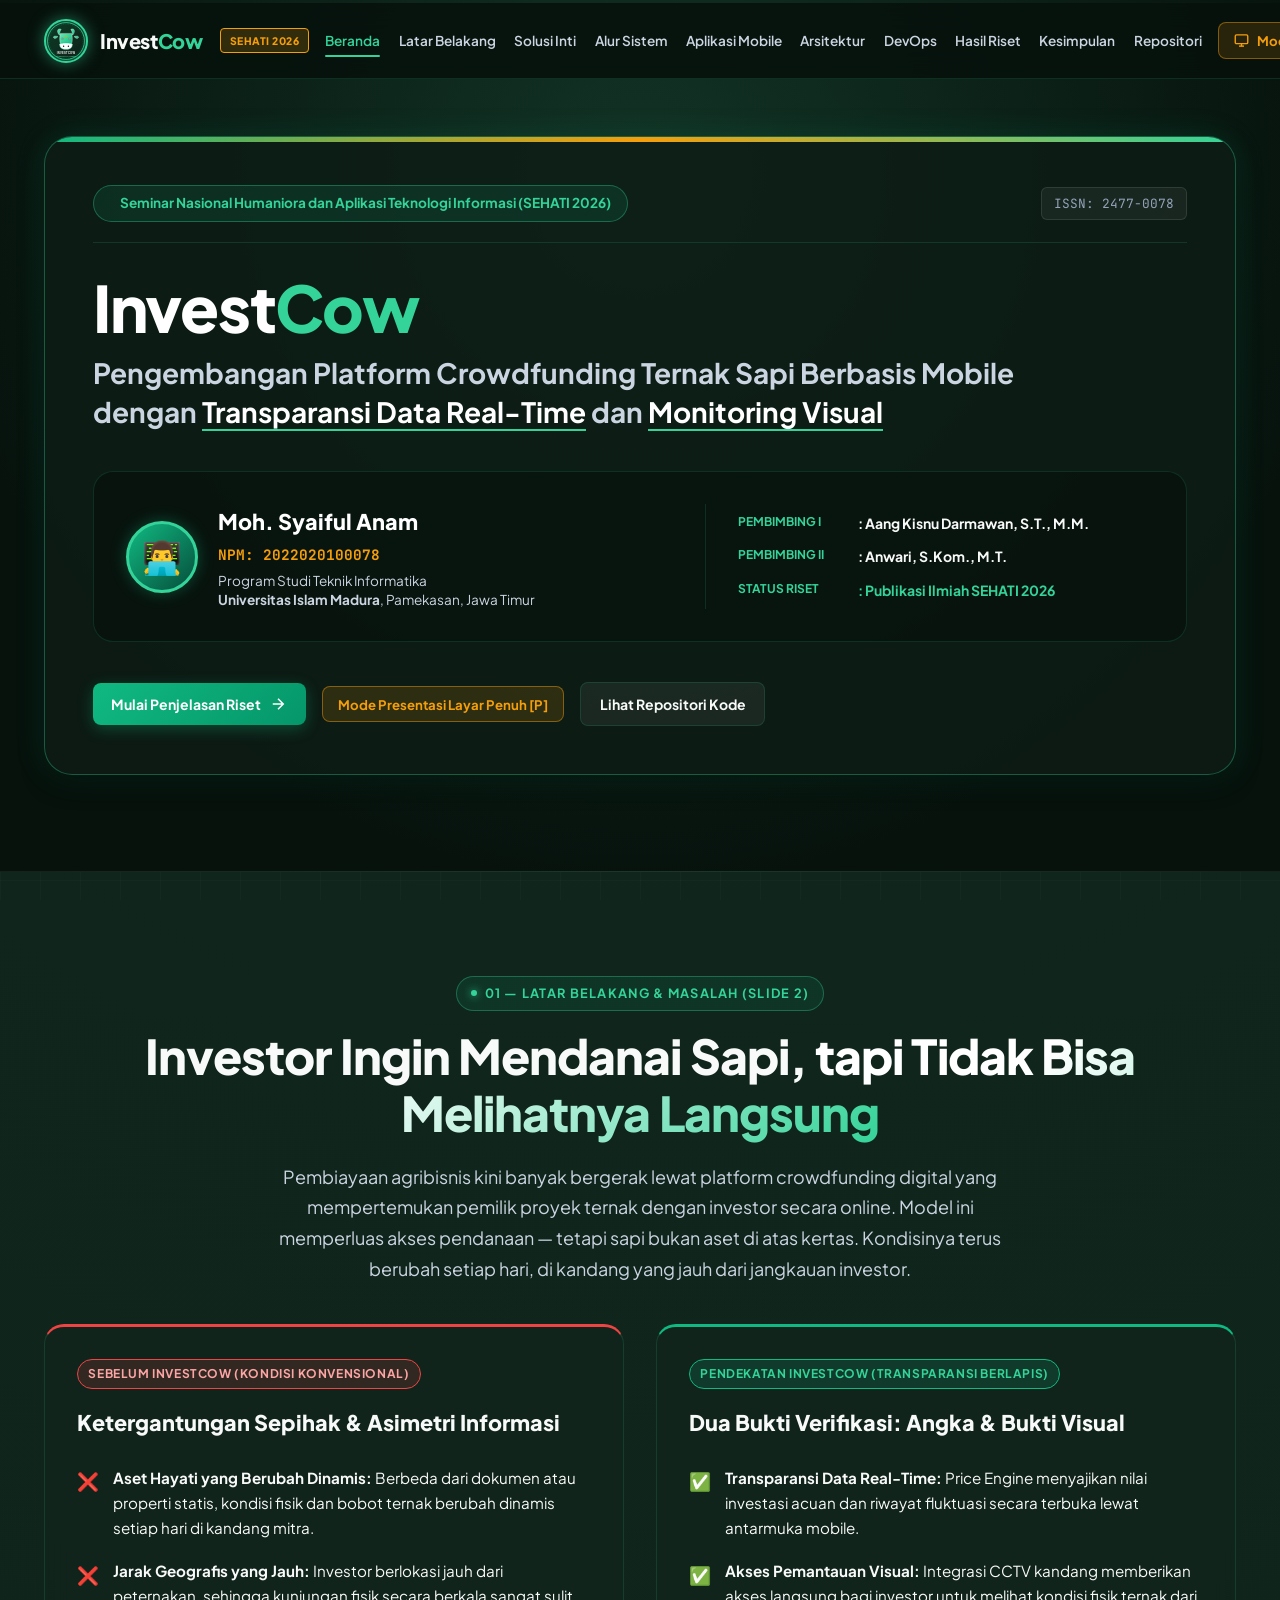
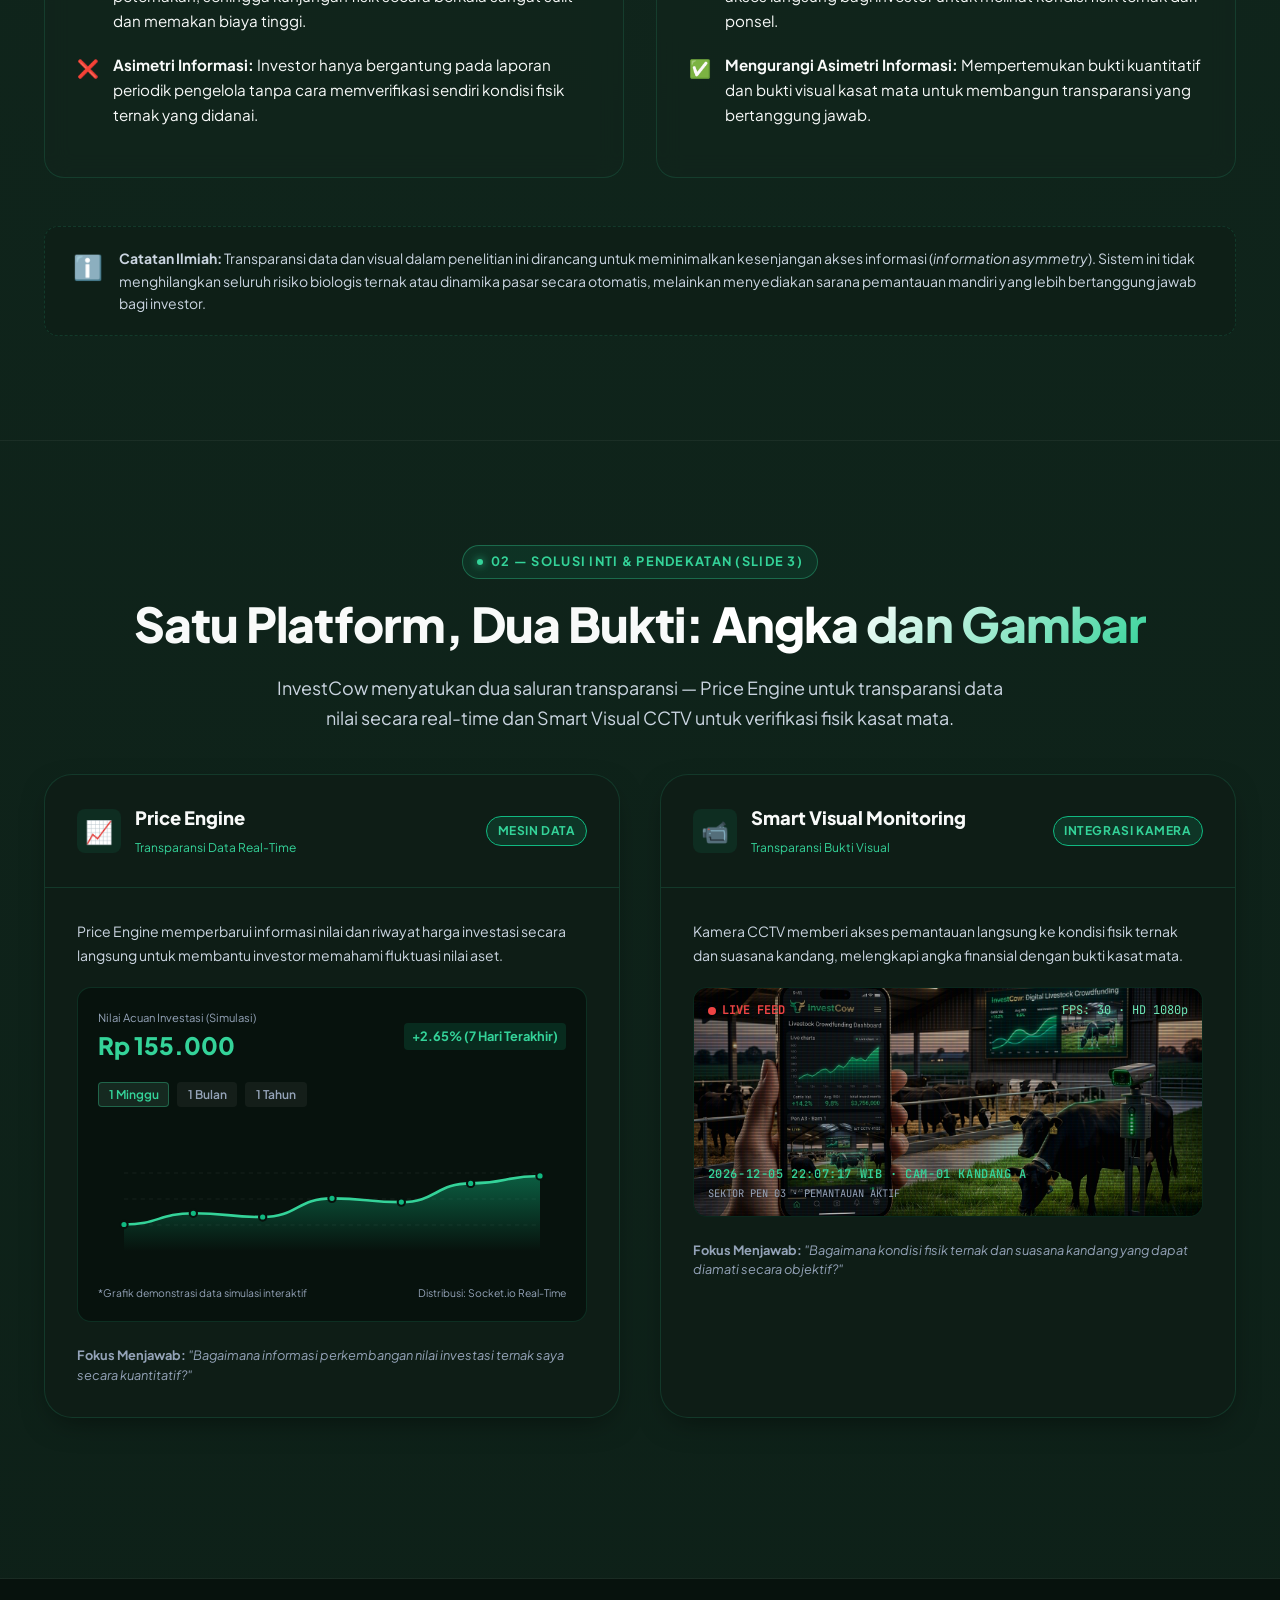
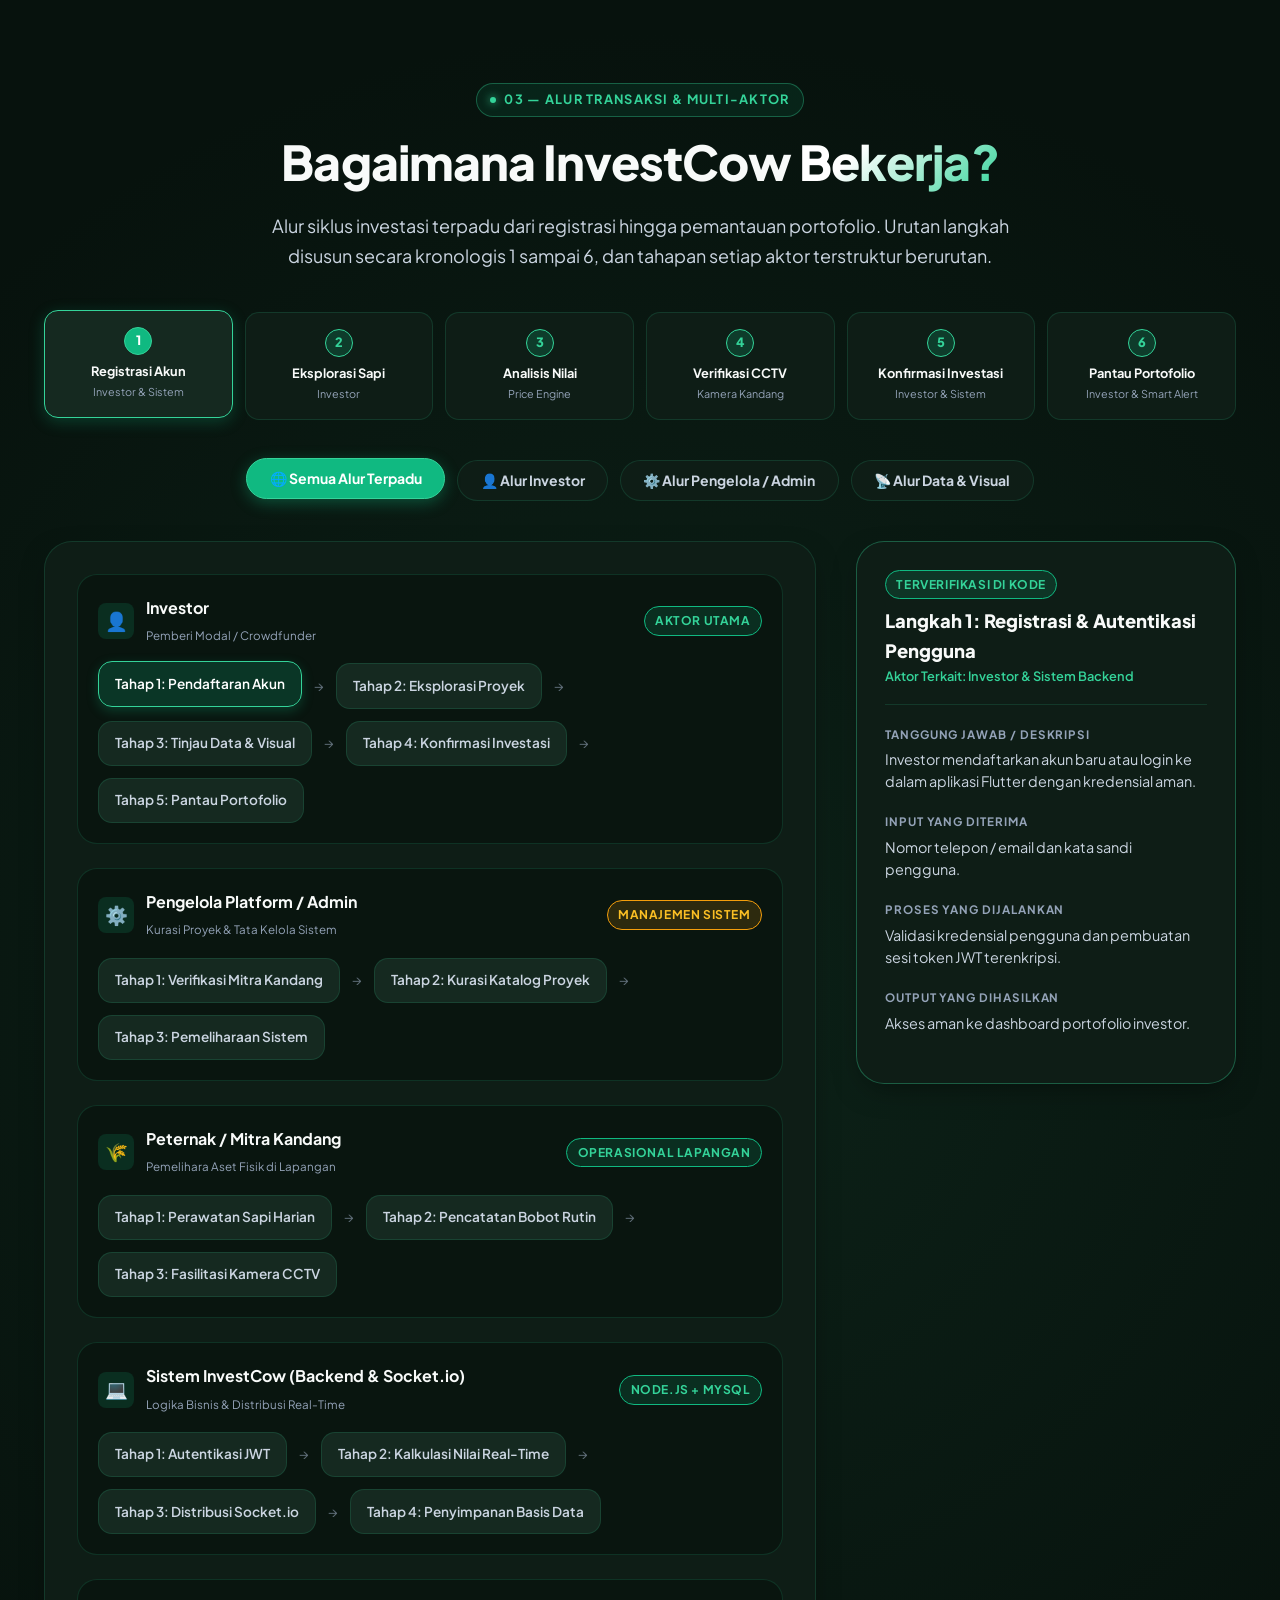
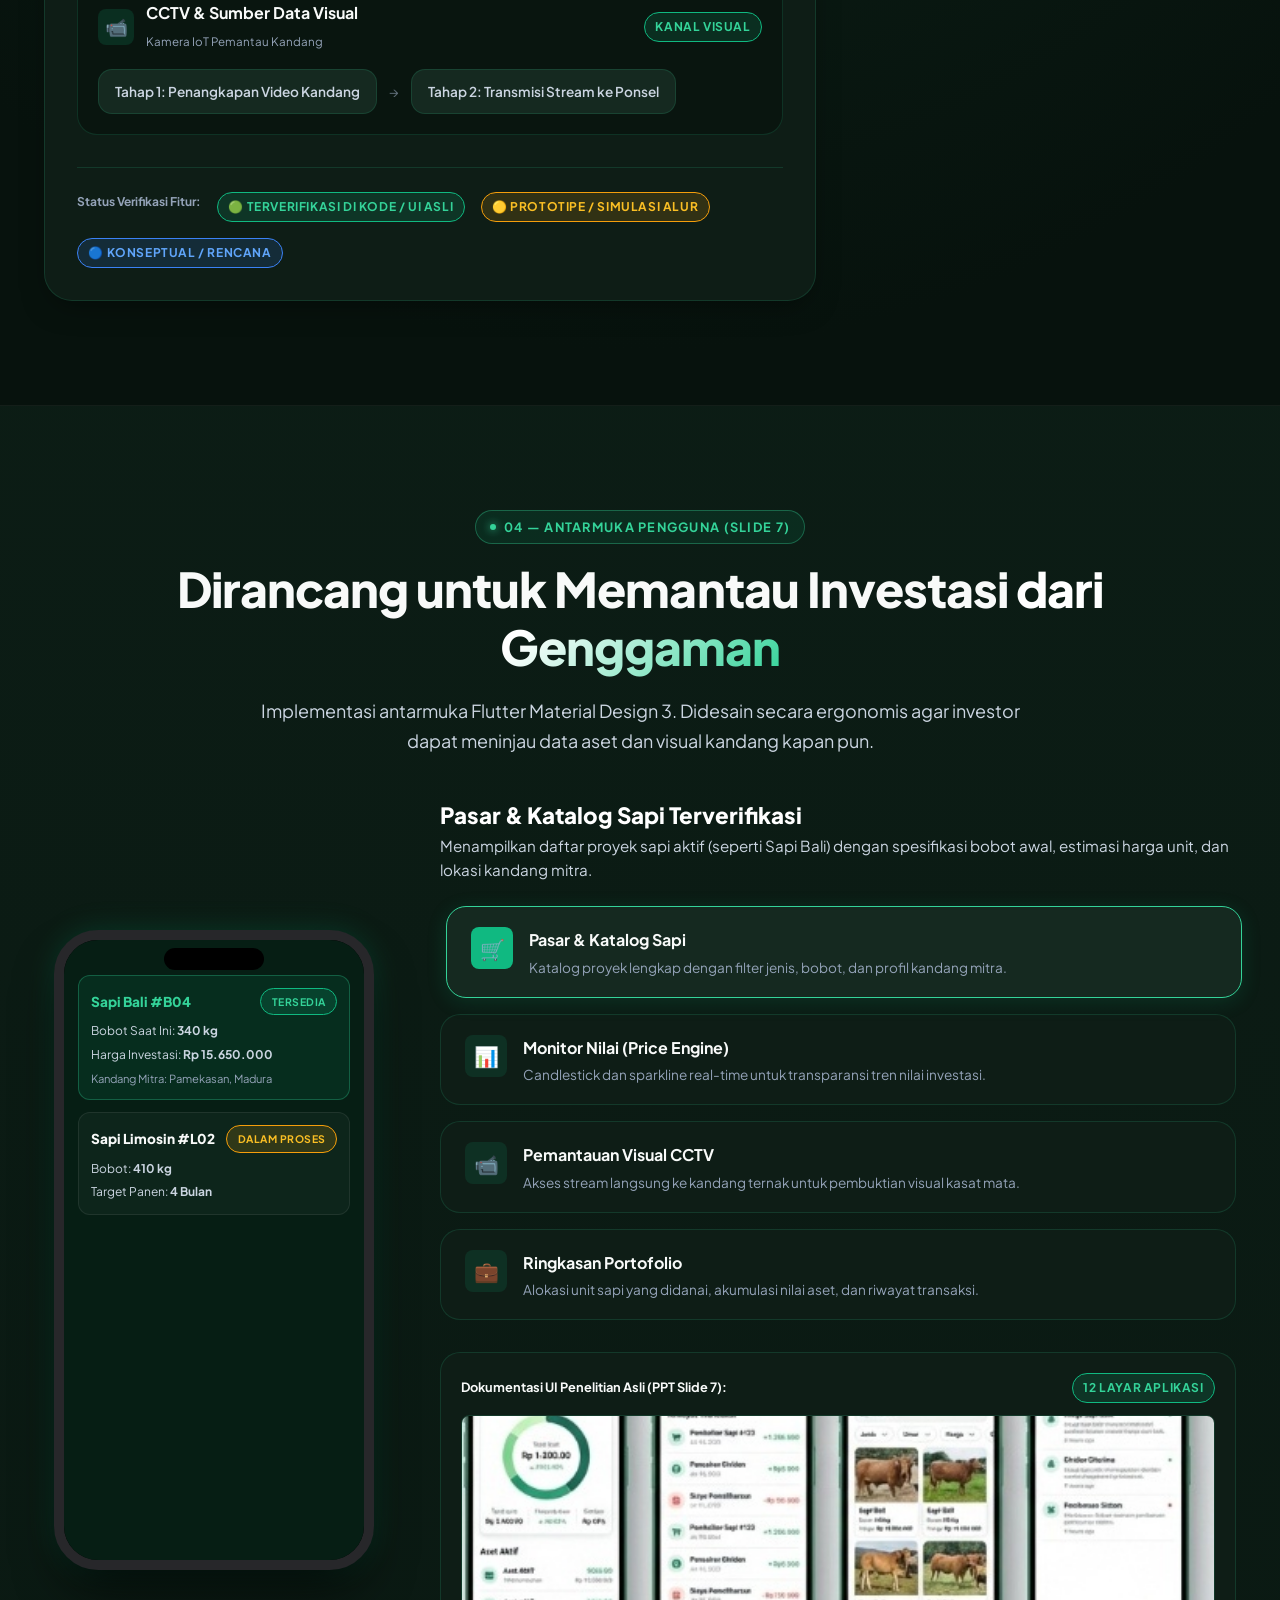
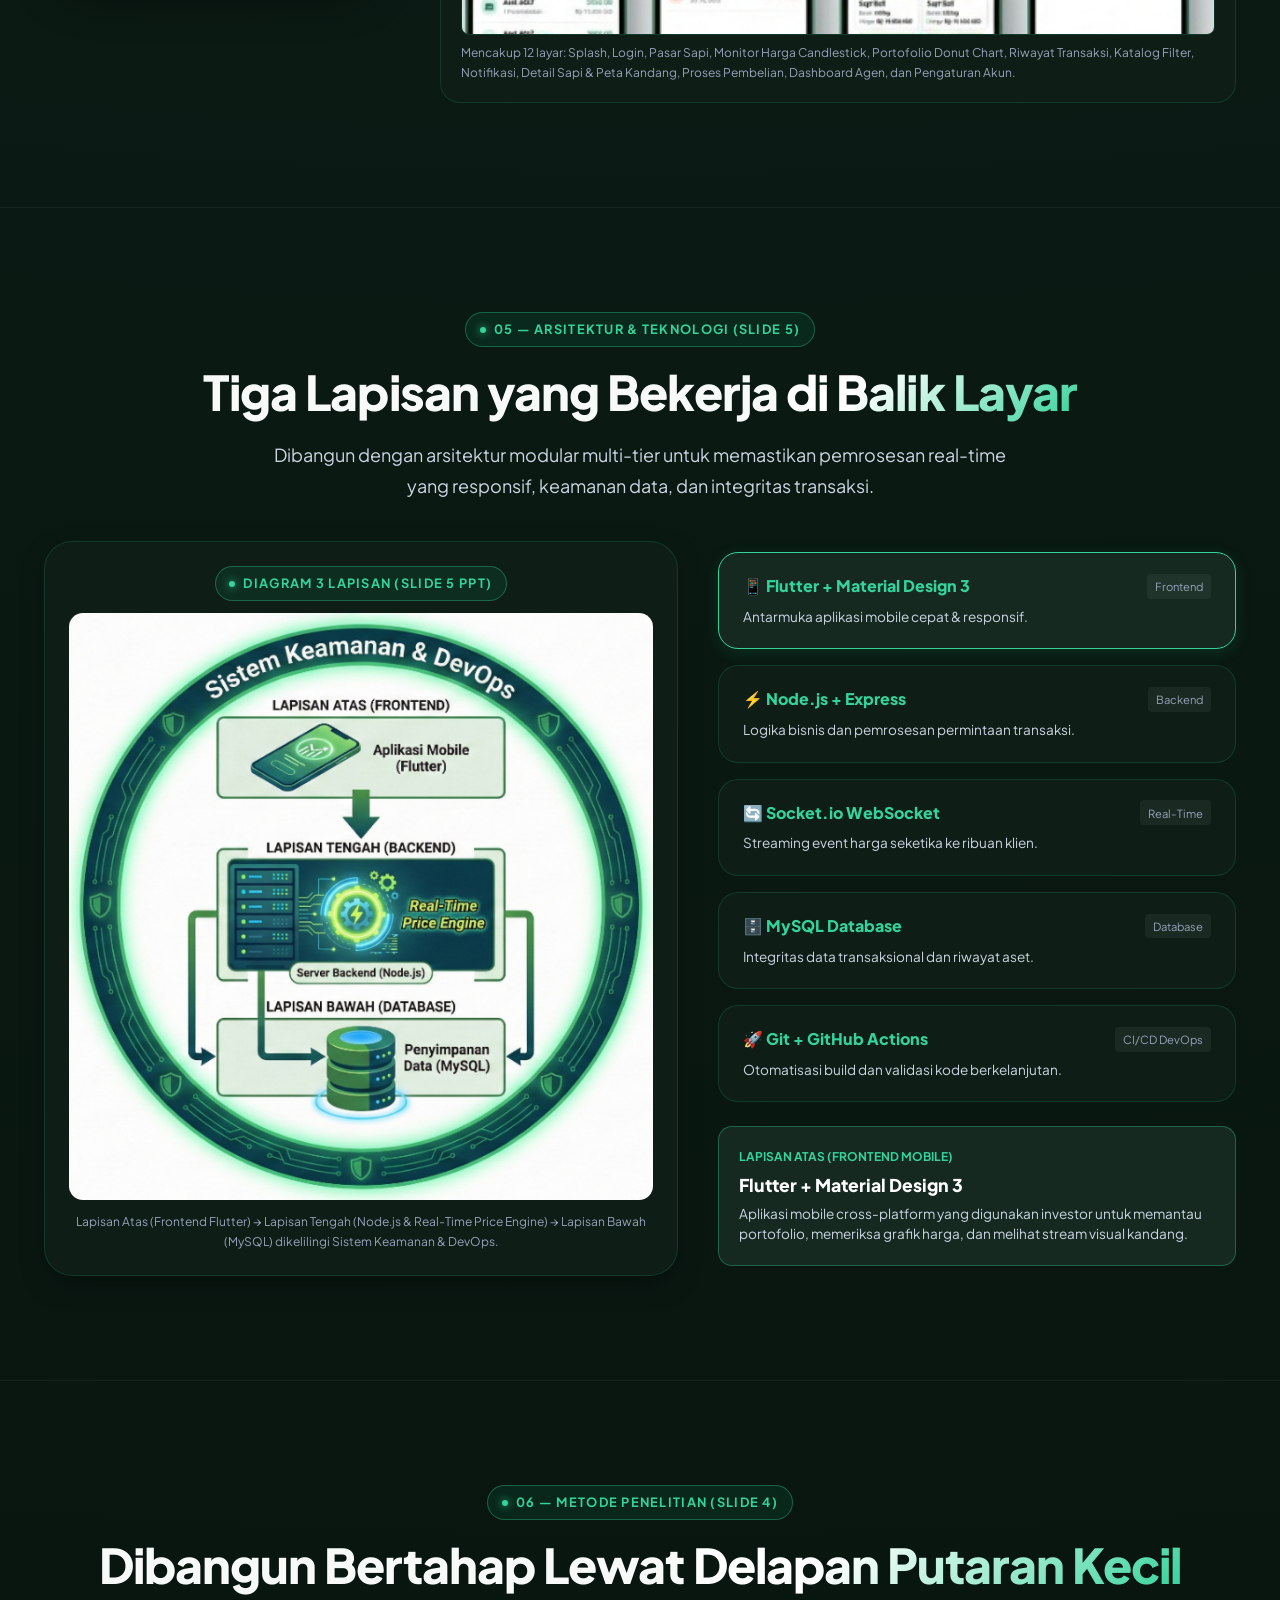
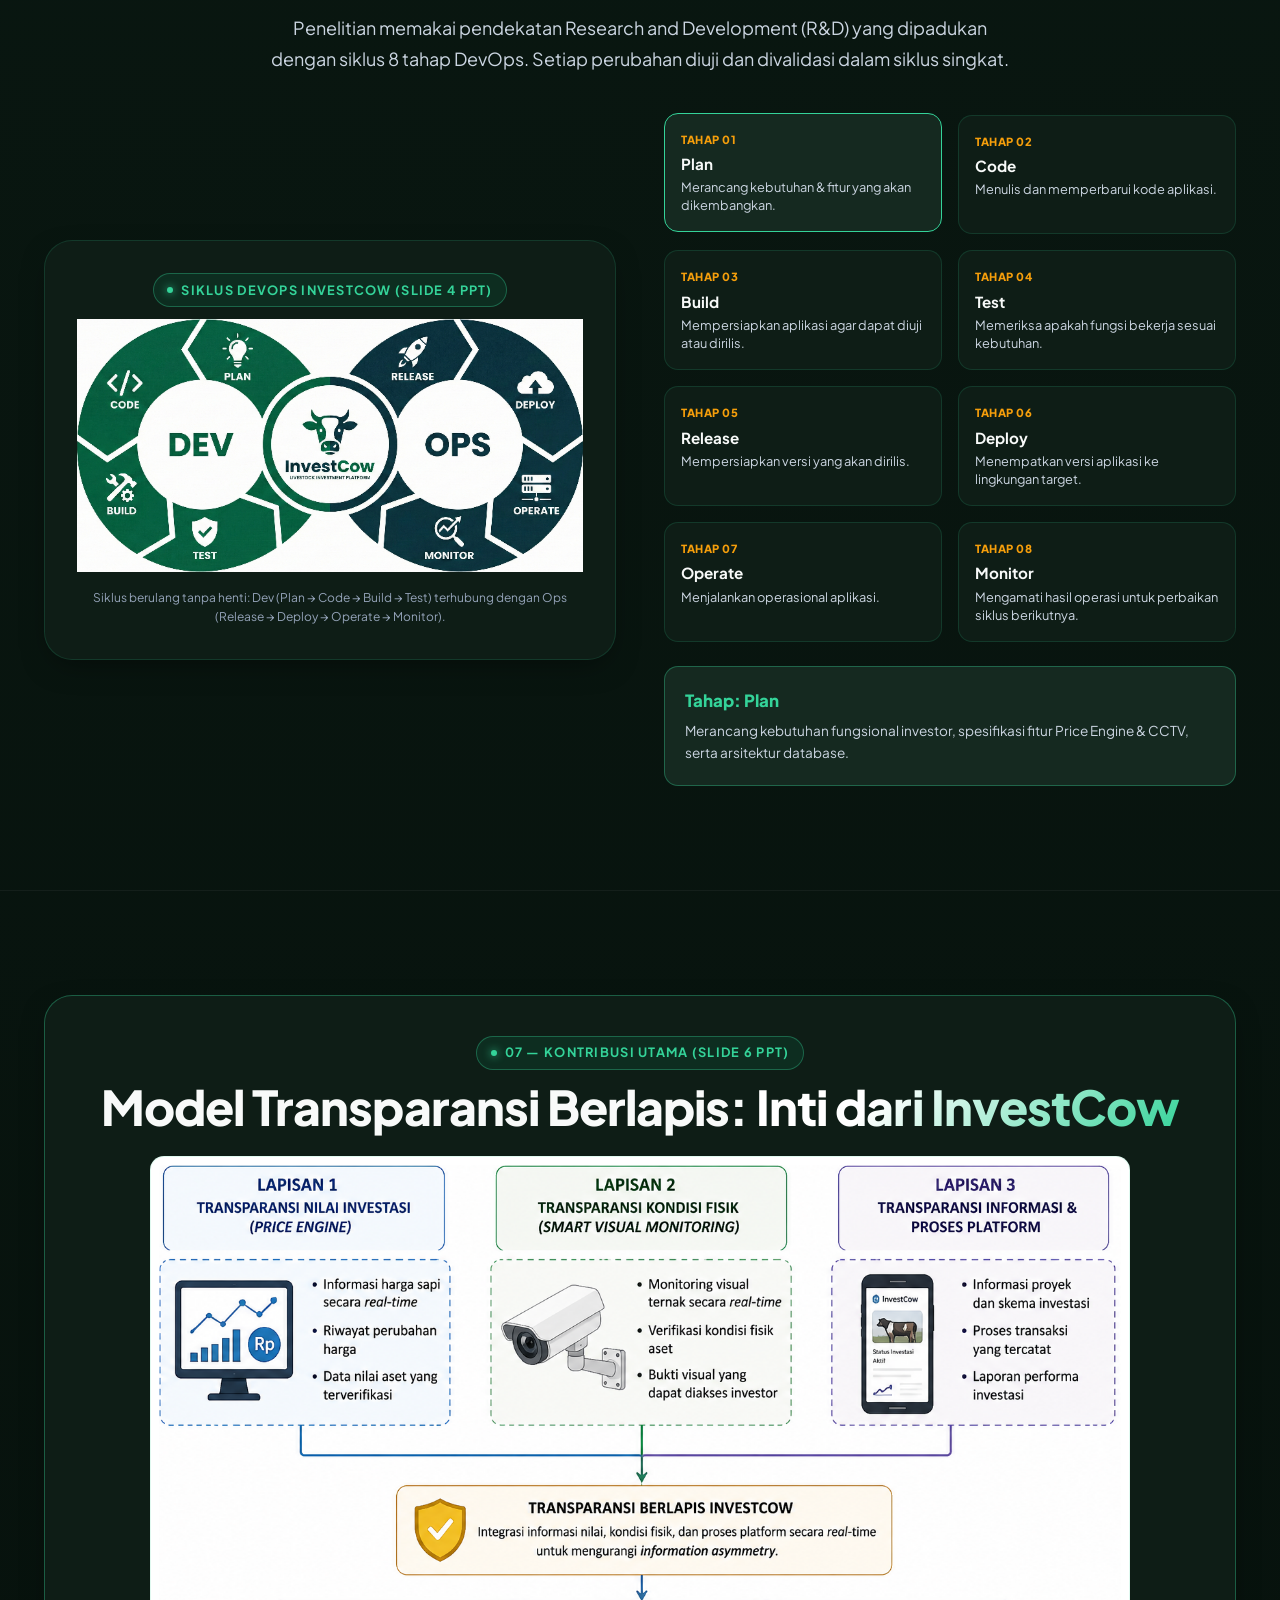
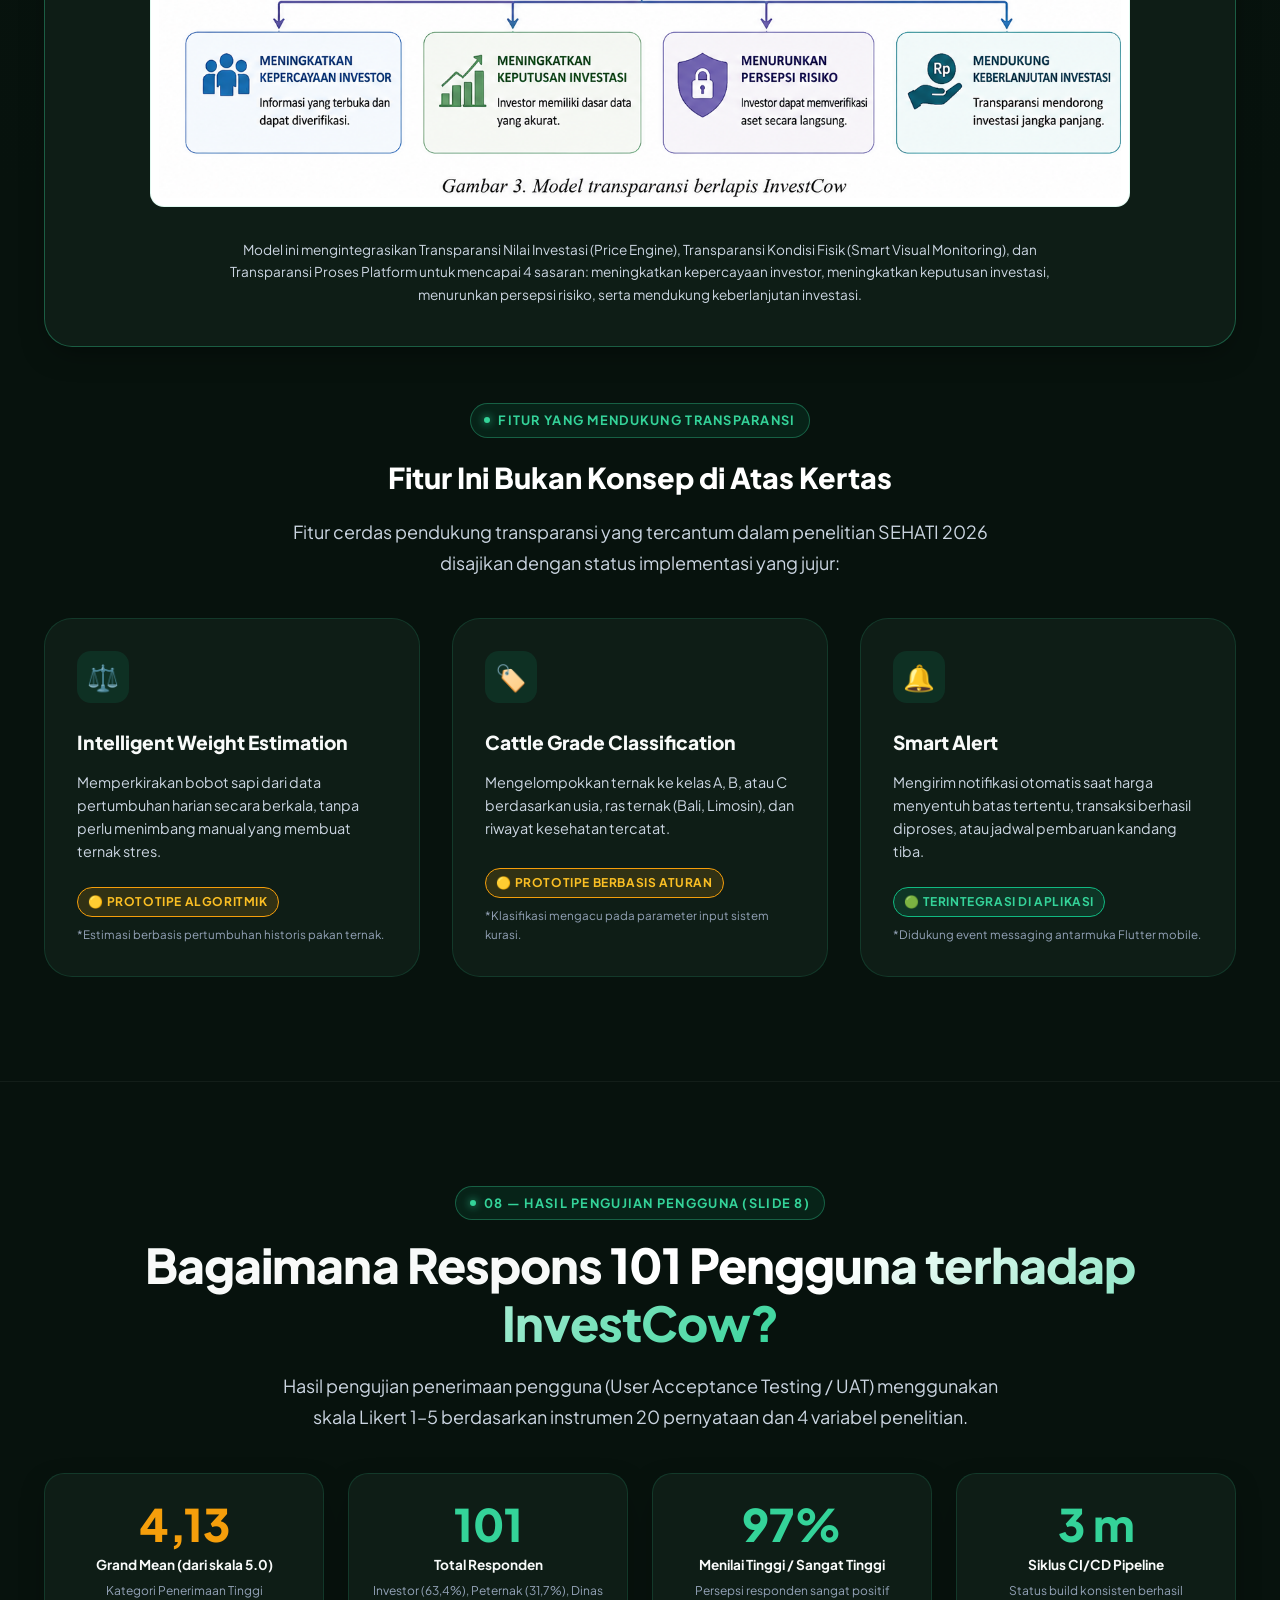
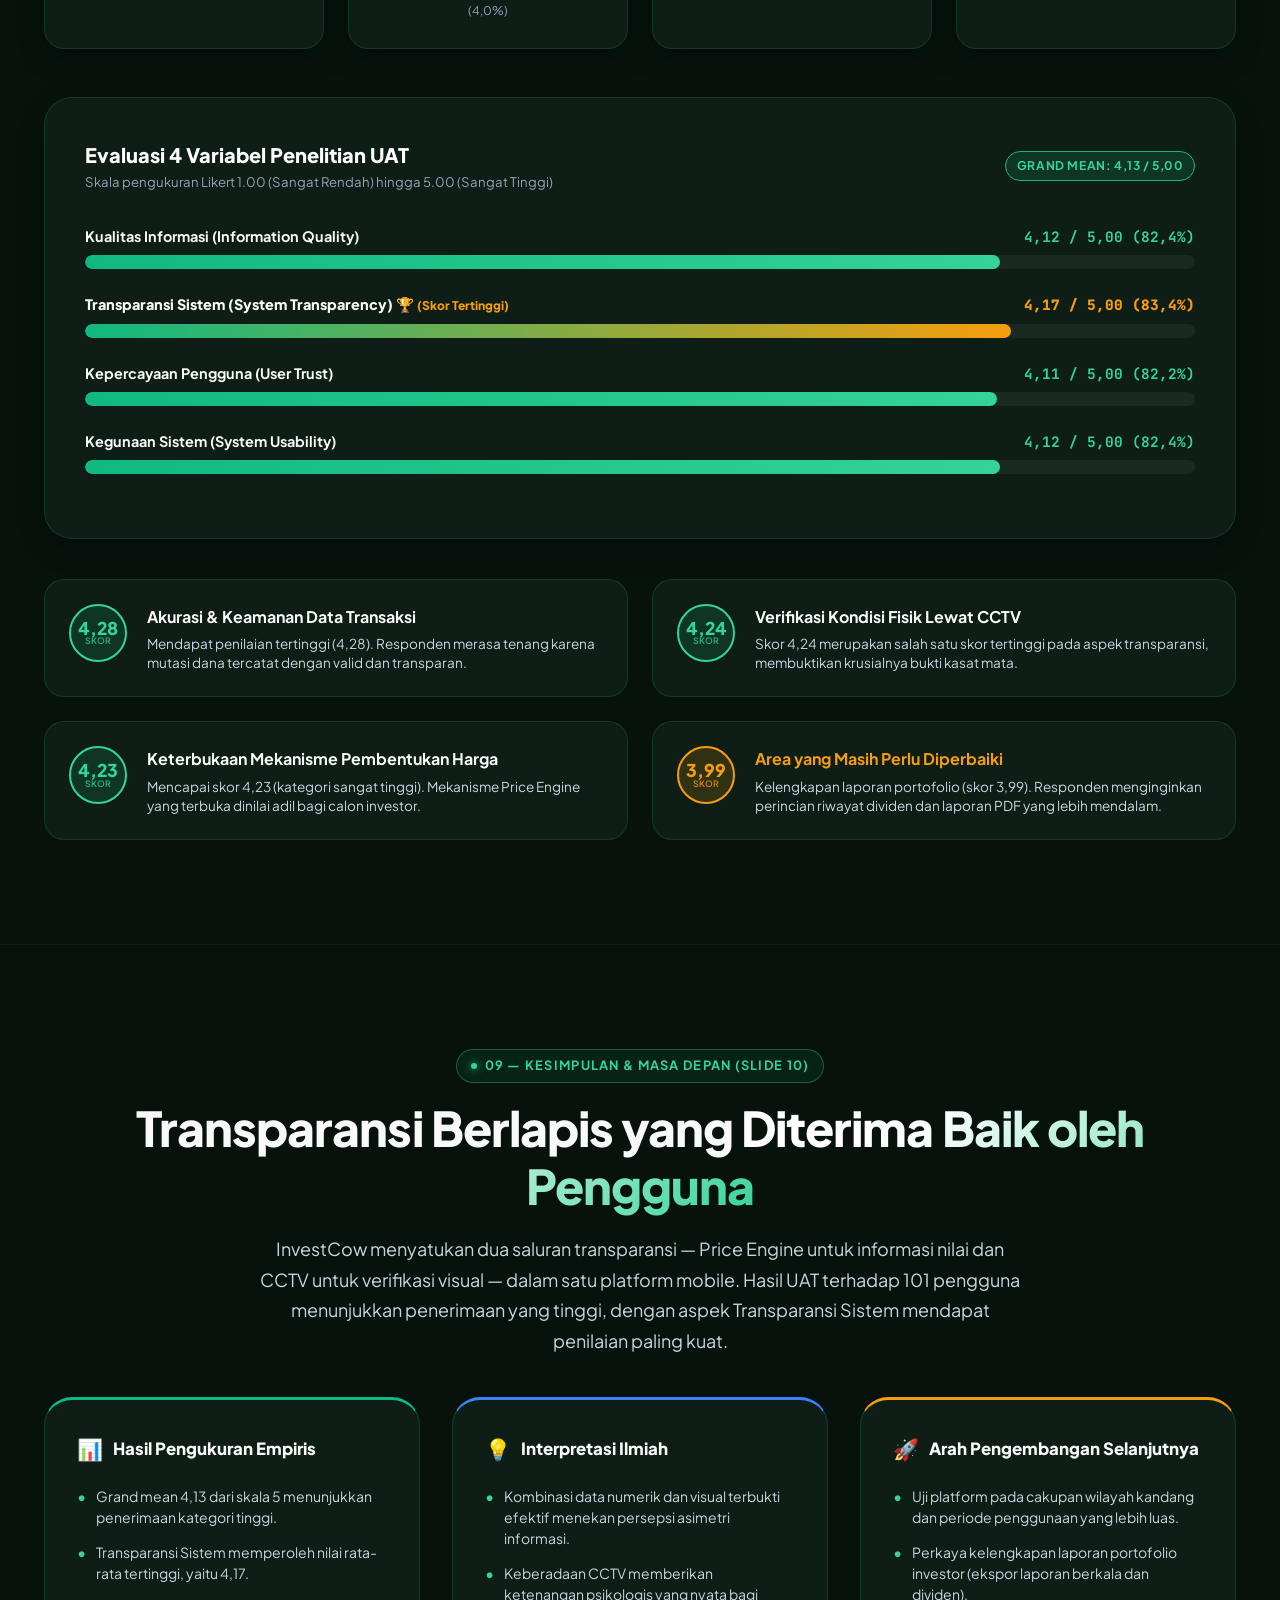
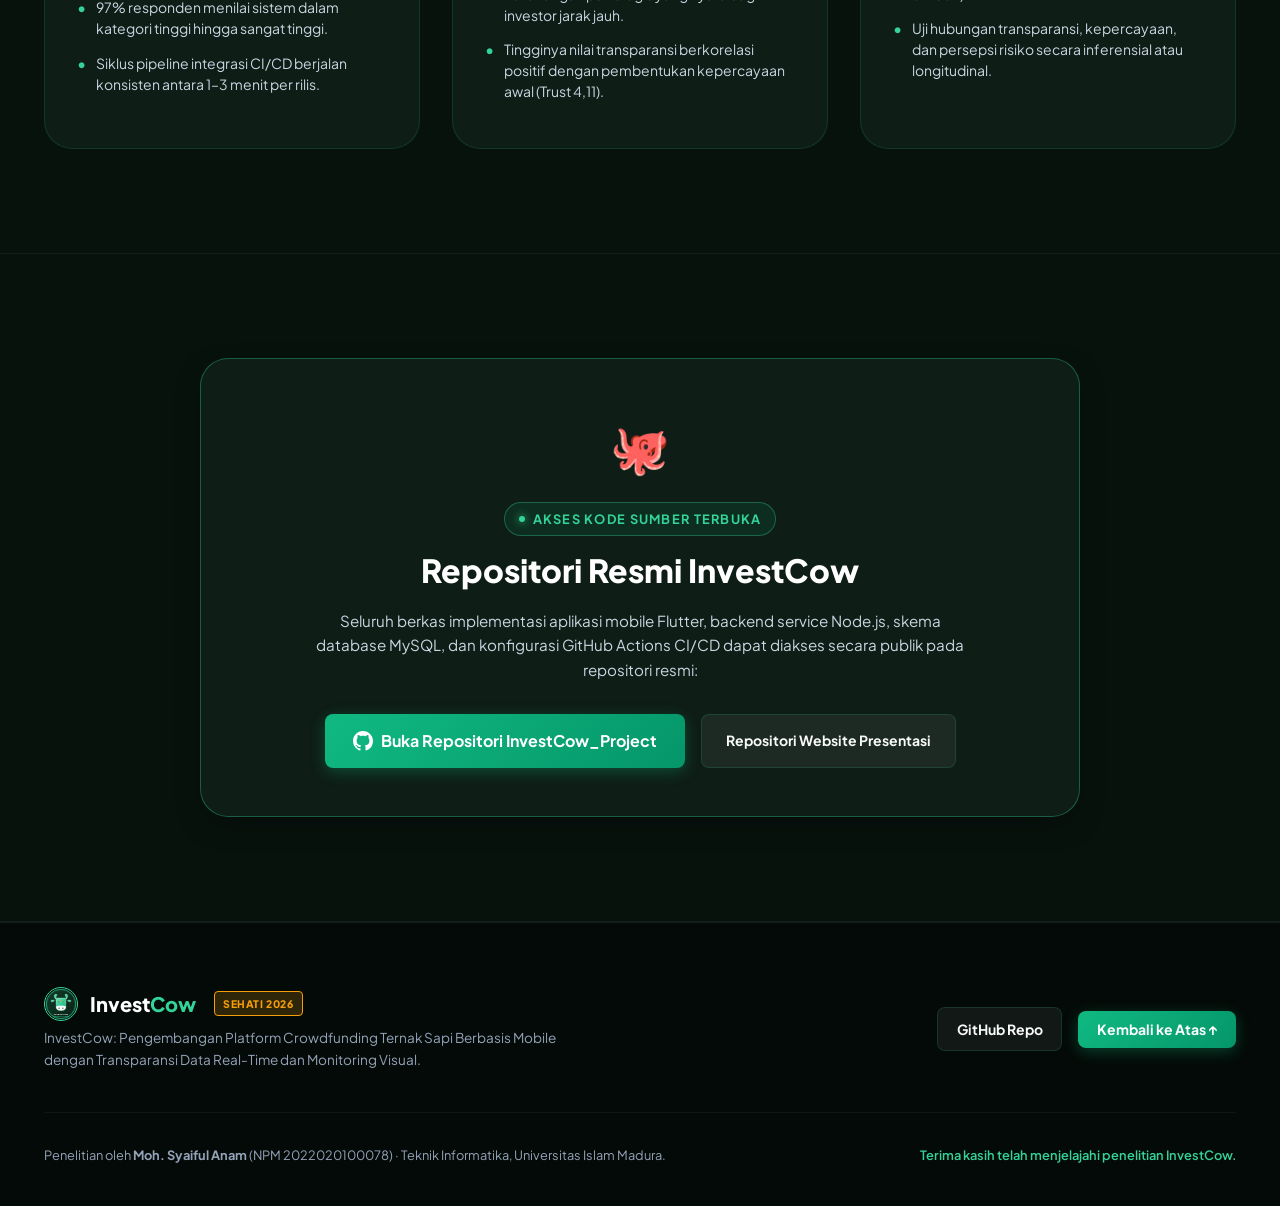
==== commit 8350de73: "fix: set cover slide 1 at front, bright logo, indonesian navbar, and sequential workflow numbering" ====
--- a/docs/index.html
+++ b/docs/index.html
@@ -12,13 +12,13 @@
   
   <!-- Open Graph / Facebook -->
   <meta property="og:type" content="website">
-  <meta property="og:url" content="https://siapaajaboleh888.github.io/InvestCow_Project/">
+  <meta property="og:url" content="https://siapaajaboleh888.github.io/Landing-Page_InvestCow/">
   <meta property="og:title" content="InvestCow — Transparansi Data Real-Time & Monitoring Visual Ternak">
   <meta property="og:description" content="Interactive research presentation InvestCow untuk Seminar Nasional Humaniora dan Aplikasi Teknologi Informasi (SEHATI 2026).">
   <meta property="og:image" content="assets/images/hero_concept.jpg">
 
   <!-- Favicon -->
-  <link rel="icon" type="image/png" href="assets/images/logo.png">
+  <link rel="icon" type="image/svg+xml" href="assets/images/logo_bright.svg">
 
   <!-- Google Fonts -->
   <link rel="preconnect" href="https://fonts.googleapis.com">
@@ -35,25 +35,28 @@
     <div class="scroll-progress-bar" id="scroll-progress-bar"></div>
   </div>
 
-  <!-- SECTION A: NAVBAR -->
+  <!-- NAVBAR DENGAN BAHASA INDONESIA & LOGO TERANG -->
   <header class="navbar" id="navbar">
     <div class="container nav-container">
-      <a href="#overview" class="nav-brand" aria-label="InvestCow Home">
-        <img src="assets/images/logo.png" alt="InvestCow Logo" class="nav-brand-logo">
+      <a href="#cover" class="nav-brand" aria-label="InvestCow Beranda">
+        <img src="assets/images/logo_bright.svg" alt="InvestCow Logo" class="nav-brand-logo">
         <span class="brand-text">Invest<span>Cow</span></span>
         <span class="brand-badge">SEHATI 2026</span>
       </a>
 
+      <!-- Menu Navigasi Berbahasa Indonesia -->
       <nav aria-label="Navigasi Utama">
         <ul class="nav-menu">
-          <li><a href="#overview" class="nav-link active">Overview</a></li>
-          <li><a href="#problem" class="nav-link">The Problem</a></li>
-          <li><a href="#solution" class="nav-link">Core Solution</a></li>
-          <li><a href="#workflow" class="nav-link">How It Works</a></li>
-          <li><a href="#app-showcase" class="nav-link">App Showcase</a></li>
-          <li><a href="#technology" class="nav-link">Technology</a></li>
-          <li><a href="#results" class="nav-link">Research Results</a></li>
-          <li><a href="#researcher" class="nav-link">Researcher</a></li>
+          <li><a href="#cover" class="nav-link active">Beranda</a></li>
+          <li><a href="#problem" class="nav-link">Latar Belakang</a></li>
+          <li><a href="#solution" class="nav-link">Solusi Inti</a></li>
+          <li><a href="#workflow" class="nav-link">Alur Sistem</a></li>
+          <li><a href="#app-showcase" class="nav-link">Aplikasi Mobile</a></li>
+          <li><a href="#technology" class="nav-link">Arsitektur</a></li>
+          <li><a href="#devops" class="nav-link">DevOps</a></li>
+          <li><a href="#results" class="nav-link">Hasil Riset</a></li>
+          <li><a href="#conclusion" class="nav-link">Kesimpulan</a></li>
+          <li><a href="#repository" class="nav-link">Repositori</a></li>
         </ul>
       </nav>
 
@@ -64,7 +67,7 @@
         </button>
         <a href="https://github.com/siapaajaboleh888/InvestCow_Project" target="_blank" rel="noopener noreferrer" class="btn btn-secondary" title="Buka Repositori GitHub">
           <svg width="16" height="16" viewBox="0 0 24 24" fill="currentColor"><path d="M12 0C5.37 0 0 5.37 0 12c0 5.31 3.435 9.795 8.205 11.385.6.105.825-.255.825-.57 0-.285-.015-1.23-.015-2.235-3.015.555-3.795-.735-4.035-1.41-.135-.345-.72-1.41-1.23-1.695-.42-.225-1.02-.78-.015-.795.945-.015 1.62.87 1.845 1.23 1.08 1.815 2.805 1.305 3.495.99.105-.78.42-1.305.765-1.605-2.67-.3-5.46-1.335-5.46-5.925 0-1.305.465-2.385 1.23-3.225-.12-.3-.54-1.53.12-3.18 0 0 1.005-.315 3.3 1.23.96-.27 1.98-.405 3-.405s2.04.135 3 .405c2.295-1.56 3.3-1.23 3.3-1.23.66 1.65.24 2.88.12 3.18.765.84 1.23 1.905 1.23 3.225 0 4.605-2.805 5.625-5.475 5.925.435.375.81 1.095.81 2.22 0 1.605-.015 2.895-.015 3.3 0 .315.225.69.825.57A12.02 12.02 0 0024 12c0-6.63-5.37-12-12-12z"/></svg>
-          Repository
+          Repo GitHub
         </a>
         <button class="mobile-toggle" id="mobile-toggle" aria-label="Buka Menu Navigasi">
           ☰
@@ -74,129 +77,145 @@
   </header>
 
   <main>
-    <!-- SECTION B: HERO -->
-    <section class="hero-section" id="overview">
-      <div class="container hero-grid">
-        <div class="hero-content">
-          <div class="hero-conference-tag">
-            <span class="dot"></span>
-            SEHATI 2026 · Seminar Nasional Humaniora & Aplikasi Teknologi Informasi
-          </div>
-          
-          <h1 class="hero-title">
-            Investasi Ternak Lebih <span class="text-gradient">Transparan,</span> Berbasis Data dan Visual.
-          </h1>
-
-          <p class="hero-desc">
-            InvestCow mengembangkan platform crowdfunding ternak sapi berbasis mobile yang menggabungkan informasi nilai investasi secara real-time dan pemantauan visual untuk membantu investor memperoleh informasi yang lebih terbuka dan terverifikasi.
-          </p>
-
-          <div class="hero-researcher-card">
-            <div class="researcher-avatar">👨‍💻</div>
-            <div class="researcher-meta">
-              <h4>Moh. Syaiful Anam · NPM 2022020100078</h4>
-              <p>Teknik Informatika · Universitas Islam Madura, Pamekasan</p>
-            </div>
-          </div>
-
-          <div class="hero-ctas">
-            <a href="#workflow" class="btn btn-primary" id="btn-hero-workflow">
-              Jelajahi Cara Kerja
+    <!-- SLIDE 1 PRESENTASI: SAMPUL & IDENTITAS PENELITIAN LENGKAP (PALING DEPAN SESUAI PPT SLIDE 1) -->
+    <section class="cover-section" id="cover">
+      <div class="container">
+        <div class="cover-card">
+          <!-- Header Meta Forum SEHATI 2026 -->
+          <div class="cover-header-meta">
+            <div class="cover-badge-forum">
+              <span class="cover-dot"></span>
+              Seminar Nasional Humaniora dan Aplikasi Teknologi Informasi (SEHATI 2026)
+            </div>
+            <div class="cover-issn">ISSN: 2477-0078</div>
+          </div>
+
+          <!-- Judul Penelitian Sesuai PPT Slide 1 -->
+          <div class="cover-title-area">
+            <h1 class="cover-product-name">
+              Invest<span>Cow</span>
+            </h1>
+            <h2 class="cover-academic-title">
+              Pengembangan Platform Crowdfunding Ternak Sapi Berbasis Mobile dengan <span class="highlight">Transparansi Data Real-Time</span> dan <span class="highlight">Monitoring Visual</span>
+            </h2>
+          </div>
+
+          <!-- Grid Identitas Peneliti & Dosen Pembimbing Sesuai PPT Slide 1 -->
+          <div class="cover-meta-grid">
+            <!-- Peneliti -->
+            <div class="cover-author-box">
+              <div class="cover-author-avatar">👨‍💻</div>
+              <div class="cover-author-info">
+                <h3>Moh. Syaiful Anam</h3>
+                <div class="npm">NPM: 2022020100078</div>
+                <div class="prodi">
+                  Program Studi Teknik Informatika<br>
+                  <strong>Universitas Islam Madura</strong>, Pamekasan, Jawa Timur
+                </div>
+              </div>
+            </div>
+
+            <!-- Dosen Pembimbing -->
+            <div class="cover-supervisors-box">
+              <div class="supervisor-item">
+                <span class="supervisor-label">Pembimbing I</span>
+                <span class="supervisor-name">: Aang Kisnu Darmawan, S.T., M.M.</span>
+              </div>
+              <div class="supervisor-item">
+                <span class="supervisor-label">Pembimbing II</span>
+                <span class="supervisor-name">: Anwari, S.Kom., M.T.</span>
+              </div>
+              <div class="supervisor-item">
+                <span class="supervisor-label">Status Riset</span>
+                <span class="supervisor-name" style="color: var(--emerald-light);">: Publikasi Ilmiah SEHATI 2026</span>
+              </div>
+            </div>
+          </div>
+
+          <!-- Tombol Tindakan Cepat -->
+          <div class="cover-ctas">
+            <a href="#problem" class="btn btn-primary" id="btn-start-presentation">
+              Mulai Penjelasan Riset
               <svg width="18" height="18" viewBox="0 0 24 24" fill="none" stroke="currentColor" stroke-width="2"><path d="M5 12h14M12 5l7 7-7 7"/></svg>
             </a>
-            <a href="#results" class="btn btn-secondary" id="btn-hero-results">
-              Lihat Hasil Penelitian (UAT)
+            <button class="btn btn-presentation btn-trigger-presentation">
+              Mode Presentasi Layar Penuh [P]
+            </button>
+            <a href="https://github.com/siapaajaboleh888/InvestCow_Project" target="_blank" rel="noopener noreferrer" class="btn btn-secondary">
+              Lihat Repositori Kode
             </a>
-            <button class="btn btn-presentation btn-trigger-presentation">
-              Mode Presentasi [P]
-            </button>
-          </div>
-        </div>
-
-        <!-- Hero Visual Composition -->
-        <div class="hero-visual-card">
-          <div class="hero-image-wrapper">
-            <img src="assets/images/hero_concept.jpg" alt="Visualisasi Konsep InvestCow Mobile & Visual Kandang" id="hero-banner-img">
-          </div>
-          <div class="hero-visual-caption">
-            <span>Visual Komposisi Konseptual: Mobile FinTech & Monitoring Visual Kandang</span>
-            <span class="badge badge-simulated">Ilustrasi Riset</span>
-          </div>
-          <div class="hero-metric-overlay">
-            <div class="val">4,13 / 5</div>
-            <div class="lbl">Grand Mean Penerimaan<br>101 Responden UAT</div>
           </div>
         </div>
       </div>
     </section>
 
-    <!-- SECTION C: THE PROBLEM -->
+    <!-- BAGIAN 01 — LATAR BELAKANG & MASALAH (SLIDE 2 PPT) -->
     <section class="problem-section" id="problem">
       <div class="container">
         <div class="text-center">
-          <span class="section-tag">01 — Latar Belakang & Masalah</span>
-          <h2 class="section-title">Ketika Investor Tidak Bisa Melihat <span class="text-gradient">Aset yang Mereka Danai</span></h2>
+          <span class="section-tag">01 — Latar Belakang & Masalah (Slide 2)</span>
+          <h2 class="section-title">Investor Ingin Mendanai Sapi, <span class="text-gradient">tapi Tidak Bisa Melihatnya Langsung</span></h2>
           <p class="section-subtitle">
-            Model crowdfunding agribisnis memperluas akses pendanaan secara digital, namun ternak bukanlah aset statis di atas kertas. Keterbatasan akses langsung memicu kesenjangan informasi.
+            Pembiayaan agribisnis kini banyak bergerak lewat platform crowdfunding digital yang mempertemukan pemilik proyek ternak dengan investor secara online. Model ini memperluas akses pendanaan — tetapi sapi bukan aset di atas kertas. Kondisinya terus berubah setiap hari, di kandang yang jauh dari jangkauan investor.
           </p>
         </div>
 
         <div class="grid-2">
-          <!-- Before InvestCow -->
+          <!-- Kondisi Konvensional -->
           <div class="card problem-card">
             <span class="badge" style="background: rgba(239, 68, 68, 0.15); border: 1px solid #ef4444; color: #fca5a5;">
               Sebelum InvestCow (Kondisi Konvensional)
             </span>
             <h3 style="font-size: 1.35rem; font-weight: 800; margin-top: 1rem; color: #f8faf9;">
-              Ketergantungan Sepihak & Ketidakpastian
+              Ketergantungan Sepihak & Asimetri Informasi
             </h3>
             <ul class="comparison-list">
               <li>
                 <span class="icon">❌</span>
                 <div>
-                  <strong>Aset Hayati yang Berubah Dinamis:</strong> Kondisi kesehatan, pertumbuhan pakan, dan bobot sapi berubah setiap hari tanpa visibilitas langsung.
+                  <strong>Aset Hayati yang Berubah Dinamis:</strong> Berbeda dari dokumen atau properti statis, kondisi fisik dan bobot ternak berubah dinamis setiap hari di kandang mitra.
                 </div>
               </li>
               <li>
                 <span class="icon">❌</span>
                 <div>
-                  <strong>Keterbatasan Geografis:</strong> Sebagian besar investor berlokasi jauh dari kandang mitra, menyulitkan kunjungan dan inspeksi fisik rutin.
+                  <strong>Jarak Geografis yang Jauh:</strong> Investor berlokasi jauh dari peternakan, sehingga kunjungan fisik secara berkala sangat sulit dan memakan biaya tinggi.
                 </div>
               </li>
               <li>
                 <span class="icon">❌</span>
                 <div>
-                  <strong>Asimetri Informasi Tinggi:</strong> Investor hanya bergantung pada laporan periodik pengelola, tanpa instrumen independen untuk memverifikasi kebenaran fisik aset.
+                  <strong>Asimetri Informasi:</strong> Investor hanya bergantung pada laporan periodik pengelola tanpa cara memverifikasi sendiri kondisi fisik ternak yang didanai.
                 </div>
               </li>
             </ul>
           </div>
 
-          <!-- Approach with InvestCow -->
+          <!-- Pendekatan InvestCow -->
           <div class="card solution-approach-card">
             <span class="badge badge-verified">
               Pendekatan InvestCow (Transparansi Berlapis)
             </span>
             <h3 style="font-size: 1.35rem; font-weight: 800; margin-top: 1rem; color: #f8faf9;">
-              Dua Bukti Verifikasi: Angka & Visual
+              Dua Bukti Verifikasi: Angka & Bukti Visual
             </h3>
             <ul class="comparison-list">
               <li>
                 <span class="icon">✅</span>
                 <div>
-                  <strong>Transparansi Data Real-Time:</strong> Price Engine menyajikan nilai aset acuan dan riwayat fluktuasi secara terbuka lewat antarmuka mobile.
+                  <strong>Transparansi Data Real-Time:</strong> Price Engine menyajikan nilai investasi acuan dan riwayat fluktuasi secara terbuka lewat antarmuka mobile.
                 </div>
               </li>
               <li>
                 <span class="icon">✅</span>
                 <div>
-                  <strong>Akses Pemantauan Visual:</strong> Integrasi CCTV kandang memungkinkan investor mengamati secara visual kondisi fisik ternak dari ponsel.
+                  <strong>Akses Pemantauan Visual:</strong> Integrasi CCTV kandang memberikan akses langsung bagi investor untuk melihat kondisi fisik ternak dari ponsel.
                 </div>
               </li>
               <li>
                 <span class="icon">✅</span>
                 <div>
-                  <strong>Mengurangi Asimetri Informasi:</strong> Mempertemukan bukti kuantitatif dan bukti visual untuk membangun kepercayaan berbasis data objektif.
+                  <strong>Mengurangi Asimetri Informasi:</strong> Mempertemukan bukti kuantitatif dan bukti visual kasat mata untuk membangun transparansi yang bertanggung jawab.
                 </div>
               </li>
             </ul>
@@ -206,32 +225,32 @@
         <div class="academic-note-box">
           <div class="note-icon">ℹ️</div>
           <p>
-            <strong>Catatan Ilmiah:</strong> Transparansi data dan visual dalam penelitian ini dirancang untuk meminimalkan kesenjangan informasi (<em>information asymmetry</em>). Sistem ini tidak menghilangkan seluruh risiko biologis ternak atau volatilitas pasar secara absolut, melainkan menyediakan media verifikasi yang lebih bertanggung jawab bagi investor.
+            <strong>Catatan Ilmiah:</strong> Transparansi data dan visual dalam penelitian ini dirancang untuk meminimalkan kesenjangan akses informasi (<em>information asymmetry</em>). Sistem ini tidak menghilangkan seluruh risiko biologis ternak atau dinamika pasar secara otomatis, melainkan menyediakan sarana pemantauan mandiri yang lebih bertanggung jawab bagi investor.
           </p>
         </div>
       </div>
     </section>
 
-    <!-- SECTION D: THE CORE SOLUTION -->
+    <!-- BAGIAN 02 — SOLUSI INTI & DUA SALURAN TRANSPARANSI (SLIDE 3 PPT) -->
     <section class="solution-section" id="solution">
       <div class="container">
         <div class="text-center">
-          <span class="section-tag">02 — Solusi Inti</span>
-          <h2 class="section-title">Dua Saluran Transparansi, <span class="text-gradient">Satu Platform</span></h2>
+          <span class="section-tag">02 — Solusi Inti & Pendekatan (Slide 3)</span>
+          <h2 class="section-title">Satu Platform, Dua Bukti: <span class="text-gradient">Angka dan Gambar</span></h2>
           <p class="section-subtitle">
-            InvestCow memadukan transmisi data finansial kuantitatif dengan bukti kualitatif visual kandang dalam satu genggaman aplikasi mobile.
+            InvestCow menyatukan dua saluran transparansi — Price Engine untuk transparansi data nilai secara real-time dan Smart Visual CCTV untuk verifikasi fisik kasat mata.
           </p>
         </div>
 
         <div class="solution-channels">
-          <!-- Channel 1: Price Engine -->
+          <!-- Price Engine -->
           <div class="channel-card">
             <div class="channel-header">
               <div class="channel-title">
                 <div class="channel-icon">📈</div>
                 <div>
                   <h3 style="font-size: 1.15rem; font-weight: 800;">Price Engine</h3>
-                  <span style="font-size: 0.75rem; color: var(--emerald-light);">Transparansi Nilai & Data</span>
+                  <span style="font-size: 0.75rem; color: var(--emerald-light);">Transparansi Data Real-Time</span>
                 </div>
               </div>
               <span class="badge badge-verified">Mesin Data</span>
@@ -239,10 +258,10 @@
 
             <div class="channel-body">
               <p style="font-size: 0.875rem; color: var(--text-secondary); margin-bottom: 1.25rem;">
-                Menyajikan informasi nilai investasi acuan, fluktuasi harian, dan grafik tren historis untuk mendukung evaluasi portofolio yang rasional.
+                Price Engine memperbarui informasi nilai dan riwayat harga investasi secara langsung untuk membantu investor memahami fluktuasi nilai aset.
               </p>
 
-              <!-- Interactive Simulator -->
+              <!-- Simulator Price Engine -->
               <div class="chart-sim-container">
                 <div class="chart-sim-header">
                   <div>
@@ -260,36 +279,36 @@
 
                 <svg class="svg-chart" id="price-chart-svg" viewBox="0 0 450 150"></svg>
                 <div style="display:flex; justify-content:space-between; font-size:0.65rem; color:var(--text-muted); margin-top:0.35rem;">
-                  <span>*Grafik interaktif demonstrasi data simulasi</span>
-                  <span>Update: Real-Time via Socket</span>
+                  <span>*Grafik demonstrasi data simulasi interaktif</span>
+                  <span>Distribusi: Socket.io Real-Time</span>
                 </div>
               </div>
 
               <div style="font-size: 0.8rem; color: var(--text-muted); line-height: 1.5;">
-                <strong>Fokus Menjawab:</strong> <em>"Bagaimana perkembangan nilai investasi ternak saya berdasarkan parameter pasar & bobot?"</em>
-              </div>
-            </div>
-          </div>
-
-          <!-- Channel 2: CCTV Visual Monitoring -->
+                <strong>Fokus Menjawab:</strong> <em>"Bagaimana informasi perkembangan nilai investasi ternak saya secara kuantitatif?"</em>
+              </div>
+            </div>
+          </div>
+
+          <!-- CCTV Monitoring -->
           <div class="channel-card">
             <div class="channel-header">
               <div class="channel-title">
                 <div class="channel-icon">📹</div>
                 <div>
                   <h3 style="font-size: 1.15rem; font-weight: 800;">Smart Visual Monitoring</h3>
-                  <span style="font-size: 0.75rem; color: var(--emerald-light);">Transparansi Visual Kandang</span>
-                </div>
-              </div>
-              <span class="badge badge-verified">Integrasi IoT</span>
+                  <span style="font-size: 0.75rem; color: var(--emerald-light);">Transparansi Bukti Visual</span>
+                </div>
+              </div>
+              <span class="badge badge-verified">Integrasi Kamera</span>
             </div>
 
             <div class="channel-body">
               <p style="font-size: 0.875rem; color: var(--text-secondary); margin-bottom: 1.25rem;">
-                Memberikan akses pemantauan visual langsung terhadap aktivitas kandang, melengkapi laporan numerik dengan bukti fisik yang dapat diobservasi.
+                Kamera CCTV memberi akses pemantauan langsung ke kondisi fisik ternak dan suasana kandang, melengkapi angka finansial dengan bukti kasat mata.
               </p>
 
-              <!-- Simulated CCTV Screen -->
+              <!-- Monitor CCTV Simulasi -->
               <div class="cctv-sim-container">
                 <div class="cctv-scanline"></div>
                 <div class="cctv-overlay">
@@ -302,48 +321,70 @@
                   </div>
                   <div>
                     <div id="cctv-timecode" style="letter-spacing: 0.05em; font-weight:600;">2026-10-20 --:--:-- WIB · CAM-01 KANDANG A</div>
-                    <div style="font-size: 0.65rem; color: #94a3b8;">SEKTOR PEN 03 · MONITORING AKTIF</div>
+                    <div style="font-size: 0.65rem; color: #94a3b8;">SEKTOR PEN 03 · PEMANTAUAN AKTIF</div>
                   </div>
                 </div>
                 <img src="assets/images/hero_concept.jpg" alt="Simulasi CCTV Kandang" class="cctv-bg-art">
               </div>
 
               <div style="font-size: 0.8rem; color: var(--text-muted); line-height: 1.5;">
-                <strong>Fokus Menjawab:</strong> <em>"Bagaimana kondisi nyata kandang dan ternak fisik yang saya danai secara kasat mata?"</em>
-              </div>
-            </div>
-          </div>
-        </div>
-
-        <!-- Layered Model Diagram from PPT Slide 6 -->
-        <div class="layered-model-banner text-center">
-          <span class="section-tag" style="margin-bottom: 0.5rem;">Model Konseptual Penelitian (Gambar 3 PPT)</span>
-          <h3 style="font-size: 1.4rem; font-weight: 800; margin-bottom: 1.5rem;">
-            Model Transparansi Berlapis InvestCow
-          </h3>
-          <img src="assets/images/layered_transparency.png" alt="Gambar 3. Model Transparansi Berlapis InvestCow" class="layered-model-img">
-          <p style="max-width: 820px; margin: 0 auto; font-size: 0.85rem; color: var(--text-secondary);">
-            Model ini mengintegrasikan Transparansi Nilai Investasi (Price Engine), Transparansi Kondisi Fisik (Smart Visual Monitoring), dan Transparansi Proses Platform untuk mencapai 4 sasaran: meningkatkan kepercayaan investor, meningkatkan kualitas keputusan, menurunkan persepsi risiko, serta mendukung keberlanjutan investasi.
-          </p>
+                <strong>Fokus Menjawab:</strong> <em>"Bagaimana kondisi fisik ternak dan suasana kandang yang dapat diamati secara objektif?"</em>
+              </div>
+            </div>
+          </div>
         </div>
       </div>
     </section>
 
-    <!-- SECTION E: ACTORS AND TRANSACTION WORKFLOW -->
+    <!-- BAGIAN 03 — ALUR MULTI-AKTOR & TRANSAKSI (TERURUT TANPA LOMPAT ANGKA) -->
     <section class="workflow-section" id="workflow">
       <div class="container">
         <div class="text-center">
-          <span class="section-tag">03 — Alur Multi-Aktor & Transaksi</span>
+          <span class="section-tag">03 — Alur Transaksi & Multi-Aktor</span>
           <h2 class="section-title">Bagaimana InvestCow <span class="text-gradient">Bekerja?</span></h2>
           <p class="section-subtitle">
-            Diagram alur interaktif multi-aktor. Klik aktor atau tahapan untuk meninjau peran, input, proses, output, dan status verifikasi implementasinya.
+            Alur siklus investasi terpadu dari registrasi hingga pemantauan portofolio. Urutan langkah disusun secara kronologis 1 sampai 6, dan tahapan setiap aktor terstruktur berurutan.
           </p>
         </div>
 
-        <!-- Filter Buttons -->
+        <!-- Master Timeline 1 sampai 6 Kronologis -->
+        <div class="workflow-master-timeline">
+          <div class="timeline-step-card active" data-step="step_1">
+            <div class="timeline-step-num">1</div>
+            <div class="timeline-step-title">Registrasi Akun</div>
+            <div class="timeline-step-actor">Investor & Sistem</div>
+          </div>
+          <div class="timeline-step-card" data-step="step_2">
+            <div class="timeline-step-num">2</div>
+            <div class="timeline-step-title">Eksplorasi Sapi</div>
+            <div class="timeline-step-actor">Investor</div>
+          </div>
+          <div class="timeline-step-card" data-step="step_3">
+            <div class="timeline-step-num">3</div>
+            <div class="timeline-step-title">Analisis Nilai</div>
+            <div class="timeline-step-actor">Price Engine</div>
+          </div>
+          <div class="timeline-step-card" data-step="step_4">
+            <div class="timeline-step-num">4</div>
+            <div class="timeline-step-title">Verifikasi CCTV</div>
+            <div class="timeline-step-actor">Kamera Kandang</div>
+          </div>
+          <div class="timeline-step-card" data-step="step_5">
+            <div class="timeline-step-num">5</div>
+            <div class="timeline-step-title">Konfirmasi Investasi</div>
+            <div class="timeline-step-actor">Investor & Sistem</div>
+          </div>
+          <div class="timeline-step-card" data-step="step_6">
+            <div class="timeline-step-num">6</div>
+            <div class="timeline-step-title">Pantau Portofolio</div>
+            <div class="timeline-step-actor">Investor & Smart Alert</div>
+          </div>
+        </div>
+
+        <!-- Filter Alur Per Aktor -->
         <div class="workflow-filter-bar">
           <button class="workflow-filter-btn active" data-filter="all">
-            🌐 Semua Alur (End-to-End)
+            🌐 Semua Alur Terpadu
           </button>
           <button class="workflow-filter-btn" data-filter="investor">
             👤 Alur Investor
@@ -356,14 +397,14 @@
           </button>
         </div>
 
-        <!-- Interactive Diagram Grid -->
+        <!-- Grid Diagram Alur & Panel Inspektur -->
         <div class="workflow-container">
           <div class="workflow-diagram">
             <div class="actors-lanes">
               
-              <!-- Actor 1: Investor -->
+              <!-- Aktor 1: Investor -->
               <div class="actor-lane" data-actor="investor">
-                <div class="actor-lane-header" style="cursor: pointer;">
+                <div class="actor-lane-header">
                   <div class="actor-identity">
                     <div class="actor-avatar">👤</div>
                     <div>
@@ -374,54 +415,58 @@
                   <span class="badge badge-verified">Aktor Utama</span>
                 </div>
                 <div class="steps-row">
-                  <div class="step-node active" data-step="reg">
-                    <span>1. Registrasi & Login</span>
+                  <div class="step-node active" data-node="inv_1">
+                    <span>Tahap 1: Pendaftaran Akun</span>
                   </div>
                   <span class="step-arrow">→</span>
-                  <div class="step-node" data-step="katalog">
-                    <span>2. Eksplorasi Proyek</span>
+                  <div class="step-node" data-node="inv_2">
+                    <span>Tahap 2: Eksplorasi Proyek</span>
                   </div>
                   <span class="step-arrow">→</span>
-                  <div class="step-node" data-step="confirm_tx">
-                    <span>5. Konfirmasi & Bayar</span>
+                  <div class="step-node" data-node="inv_3">
+                    <span>Tahap 3: Tinjau Data & Visual</span>
                   </div>
                   <span class="step-arrow">→</span>
-                  <div class="step-node" data-step="portfolio_mon">
-                    <span>6. Pantau Portofolio</span>
-                  </div>
-                </div>
-              </div>
-
-              <!-- Actor 2: Pengelola Platform / Admin -->
+                  <div class="step-node" data-node="inv_4">
+                    <span>Tahap 4: Konfirmasi Investasi</span>
+                  </div>
+                  <span class="step-arrow">→</span>
+                  <div class="step-node" data-node="inv_5">
+                    <span>Tahap 5: Pantau Portofolio</span>
+                  </div>
+                </div>
+              </div>
+
+              <!-- Aktor 2: Pengelola Platform / Admin -->
               <div class="actor-lane" data-actor="admin">
-                <div class="actor-lane-header" style="cursor: pointer;">
+                <div class="actor-lane-header">
                   <div class="actor-identity">
                     <div class="actor-avatar">⚙️</div>
                     <div>
                       <div class="actor-name">Pengelola Platform / Admin</div>
-                      <span style="font-size: 0.725rem; color: var(--text-muted);">Kurasi Proyek & Tata Kelola</span>
+                      <span style="font-size: 0.725rem; color: var(--text-muted);">Kurasi Proyek & Tata Kelola Sistem</span>
                     </div>
                   </div>
                   <span class="badge badge-proto">Manajemen Sistem</span>
                 </div>
                 <div class="steps-row">
-                  <div class="step-node" data-step="katalog">
-                    <span>Kurasi Proyek Ternak</span>
+                  <div class="step-node" data-node="adm_1">
+                    <span>Tahap 1: Verifikasi Mitra Kandang</span>
                   </div>
                   <span class="step-arrow">→</span>
-                  <div class="step-node" data-step="price_engine">
-                    <span>Verifikasi Nilai Awal</span>
+                  <div class="step-node" data-node="adm_2">
+                    <span>Tahap 2: Kurasi Katalog Proyek</span>
                   </div>
                   <span class="step-arrow">→</span>
-                  <div class="step-node" data-step="confirm_tx">
-                    <span>Validasi Mutasi Transaksi</span>
-                  </div>
-                </div>
-              </div>
-
-              <!-- Actor 3: Peternak / Pengelola Kandang -->
+                  <div class="step-node" data-node="adm_3">
+                    <span>Tahap 3: Pemeliharaan Sistem</span>
+                  </div>
+                </div>
+              </div>
+
+              <!-- Aktor 3: Peternak / Pengelola Kandang -->
               <div class="actor-lane" data-actor="peternak">
-                <div class="actor-lane-header" style="cursor: pointer;">
+                <div class="actor-lane-header">
                   <div class="actor-identity">
                     <div class="actor-avatar">🌾</div>
                     <div>
@@ -432,50 +477,54 @@
                   <span class="badge badge-verified">Operasional Lapangan</span>
                 </div>
                 <div class="steps-row">
-                  <div class="step-node" data-step="cctv_view">
-                    <span>Perawatan Ternak & Pakan</span>
+                  <div class="step-node" data-node="pet_1">
+                    <span>Tahap 1: Perawatan Sapi Harian</span>
                   </div>
                   <span class="step-arrow">→</span>
-                  <div class="step-node" data-step="cctv_view">
-                    <span>Fasilitasi Area Sorot CCTV</span>
+                  <div class="step-node" data-node="pet_2">
+                    <span>Tahap 2: Pencatatan Bobot Rutin</span>
                   </div>
                   <span class="step-arrow">→</span>
-                  <div class="step-node" data-step="portfolio_mon">
-                    <span>Input Catatan Pertumbuhan</span>
-                  </div>
-                </div>
-              </div>
-
-              <!-- Actor 4: Sistem InvestCow (Backend) -->
+                  <div class="step-node" data-node="pet_3">
+                    <span>Tahap 3: Fasilitasi Kamera CCTV</span>
+                  </div>
+                </div>
+              </div>
+
+              <!-- Aktor 4: Sistem InvestCow (Backend) -->
               <div class="actor-lane" data-actor="sistem">
-                <div class="actor-lane-header" style="cursor: pointer;">
+                <div class="actor-lane-header">
                   <div class="actor-identity">
                     <div class="actor-avatar">💻</div>
                     <div>
                       <div class="actor-name">Sistem InvestCow (Backend & Socket.io)</div>
-                      <span style="font-size: 0.725rem; color: var(--text-muted);">Pemrosesan Logika & Distribusi Data</span>
+                      <span style="font-size: 0.725rem; color: var(--text-muted);">Logika Bisnis & Distribusi Real-Time</span>
                     </div>
                   </div>
                   <span class="badge badge-verified">Node.js + MySQL</span>
                 </div>
                 <div class="steps-row">
-                  <div class="step-node" data-step="reg">
-                    <span>Autentikasi JWT</span>
+                  <div class="step-node" data-node="sys_1">
+                    <span>Tahap 1: Autentikasi JWT</span>
                   </div>
                   <span class="step-arrow">→</span>
-                  <div class="step-node" data-step="price_engine">
-                    <span>3. Price Engine Real-Time</span>
+                  <div class="step-node" data-node="sys_2">
+                    <span>Tahap 2: Kalkulasi Nilai Real-Time</span>
                   </div>
                   <span class="step-arrow">→</span>
-                  <div class="step-node" data-step="confirm_tx">
-                    <span>Pencatatan Database</span>
-                  </div>
-                </div>
-              </div>
-
-              <!-- Actor 5: CCTV & Sensor Kandang -->
+                  <div class="step-node" data-node="sys_3">
+                    <span>Tahap 3: Distribusi Socket.io</span>
+                  </div>
+                  <span class="step-arrow">→</span>
+                  <div class="step-node" data-node="sys_4">
+                    <span>Tahap 4: Penyimpanan Basis Data</span>
+                  </div>
+                </div>
+              </div>
+
+              <!-- Aktor 5: CCTV & Sumber Data Visual -->
               <div class="actor-lane" data-actor="cctv">
-                <div class="actor-lane-header" style="cursor: pointer;">
+                <div class="actor-lane-header">
                   <div class="actor-identity">
                     <div class="actor-avatar">📹</div>
                     <div>
@@ -486,19 +535,19 @@
                   <span class="badge badge-verified">Kanal Visual</span>
                 </div>
                 <div class="steps-row">
-                  <div class="step-node" data-step="cctv_view">
-                    <span>4. Tangkap Feed Visual</span>
+                  <div class="step-node" data-node="cam_1">
+                    <span>Tahap 1: Penangkapan Video Kandang</span>
                   </div>
                   <span class="step-arrow">→</span>
-                  <div class="step-node" data-step="cctv_view">
-                    <span>Streaming ke Aplikasi Mobile</span>
-                  </div>
-                </div>
-              </div>
-
-            </div>
-
-            <!-- Legend for Badges -->
+                  <div class="step-node" data-node="cam_2">
+                    <span>Tahap 2: Transmisi Stream ke Ponsel</span>
+                  </div>
+                </div>
+              </div>
+
+            </div>
+
+            <!-- Legenda Status Verifikasi -->
             <div style="display:flex; flex-wrap:wrap; gap:1rem; margin-top:2rem; padding-top:1.5rem; border-top:1px solid var(--border-subtle); font-size:0.75rem;">
               <span style="color:var(--text-muted); font-weight:700;">Status Verifikasi Fitur:</span>
               <span class="badge badge-verified">🟢 Terverifikasi di Kode / UI Asli</span>
@@ -507,32 +556,32 @@
             </div>
           </div>
 
-          <!-- Inspector Sidebar -->
+          <!-- Panel Inspektur Detail -->
           <aside class="workflow-inspector" id="workflow-inspector" aria-live="polite">
             <div class="inspector-header">
               <span class="badge badge-verified" id="wf-inspector-badge">Terverifikasi di Kode</span>
-              <h3 class="inspector-title" id="wf-inspector-title">1. Registrasi & Login</h3>
-              <div style="font-size: 0.8rem; color: var(--emerald-light); font-weight: 600;" id="wf-inspector-role">Aktor Terkait: Investor</div>
+              <h3 class="inspector-title" id="wf-inspector-title">Langkah 1: Registrasi & Autentikasi Pengguna</h3>
+              <div style="font-size: 0.8rem; color: var(--emerald-light); font-weight: 600;" id="wf-inspector-role">Aktor Terkait: Investor & Sistem Backend</div>
             </div>
 
             <div class="inspector-section">
               <div class="inspector-label">Tanggung Jawab / Deskripsi</div>
               <div class="inspector-value" id="wf-inspector-resp">
-                Investor mendaftarkan akun di aplikasi Flutter dengan data identitas terverifikasi untuk mengakses pasar proyek.
+                Investor mendaftarkan akun baru atau login ke dalam aplikasi Flutter dengan kredensial aman.
               </div>
             </div>
 
             <div class="inspector-section">
               <div class="inspector-label">Input yang Diterima</div>
               <div class="inspector-value" id="wf-inspector-input">
-                Nomor telepon / email dan kata sandi.
+                Nomor telepon / email dan kata sandi pengguna.
               </div>
             </div>
 
             <div class="inspector-section">
               <div class="inspector-label">Proses yang Dijalankan</div>
               <div class="inspector-value" id="wf-inspector-process">
-                Validasi kredensial dan pembuatan sesi token JWT terenkripsi.
+                Validasi kredensial pengguna dan pembuatan sesi token JWT terenkripsi.
               </div>
             </div>
 
@@ -547,11 +596,11 @@
       </div>
     </section>
 
-    <!-- SECTION F: MOBILE APPLICATION SHOWCASE -->
+    <!-- BAGIAN 04 — APLIKASI MOBILE INVESTCOW (SLIDE 7 PPT) -->
     <section class="showcase-section" id="app-showcase">
       <div class="container">
         <div class="text-center">
-          <span class="section-tag">04 — Antarmuka Pengguna</span>
+          <span class="section-tag">04 — Antarmuka Pengguna (Slide 7)</span>
           <h2 class="section-title">Dirancang untuk Memantau Investasi <span class="text-gradient">dari Genggaman</span></h2>
           <p class="section-subtitle">
             Implementasi antarmuka Flutter Material Design 3. Didesain secara ergonomis agar investor dapat meninjau data aset dan visual kandang kapan pun.
@@ -627,11 +676,11 @@
               </div>
             </div>
 
-            <!-- Original Research Capture from PPT Slide 7 -->
+            <!-- Dokumentasi 12 Layar UI Asli Riset PPT Slide 7 -->
             <div style="margin-top: 2rem; background: var(--bg-surface); border: 1px solid var(--border-subtle); border-radius: var(--radius-lg); padding: 1.25rem;">
               <div style="display:flex; justify-content:space-between; align-items:center; margin-bottom: 0.75rem;">
                 <span style="font-size: 0.8rem; font-weight: 700; color: var(--text-primary);">Dokumentasi UI Penelitian Asli (PPT Slide 7):</span>
-                <span class="badge badge-verified">Screenshot Riset</span>
+                <span class="badge badge-verified">12 Layar Aplikasi</span>
               </div>
               <img src="assets/images/mobile_screens_grid.jpg" alt="12 Tampilan Antarmuka Asli InvestCow Mobile" style="border-radius: 8px; border: 1px solid var(--border-subtle); max-height: 220px; object-fit: cover; width: 100%;">
               <p style="font-size: 0.75rem; color: var(--text-muted); margin-top: 0.5rem;">
@@ -643,12 +692,12 @@
       </div>
     </section>
 
-    <!-- SECTION G: SYSTEM ARCHITECTURE -->
+    <!-- BAGIAN 05 — ARSITEKTUR SISTEM (SLIDE 5 PPT) -->
     <section class="arch-section" id="technology">
       <div class="container">
         <div class="text-center">
-          <span class="section-tag">05 — Arsitektur Sistem</span>
-          <h2 class="section-title">Arsitektur Teknologi di Balik <span class="text-gradient">InvestCow</span></h2>
+          <span class="section-tag">05 — Arsitektur & Teknologi (Slide 5)</span>
+          <h2 class="section-title">Tiga Lapisan yang Bekerja <span class="text-gradient">di Balik Layar</span></h2>
           <p class="section-subtitle">
             Dibangun dengan arsitektur modular multi-tier untuk memastikan pemrosesan real-time yang responsif, keamanan data, dan integritas transaksi.
           </p>
@@ -721,14 +770,14 @@
       </div>
     </section>
 
-    <!-- SECTION H: R&D AND DEVOPS LIFECYCLE -->
+    <!-- BAGIAN 06 — METODOLOGI R&D & SIKLUS DEVOPS (SLIDE 4 PPT - URUT 01 S.D. 08) -->
     <section class="devops-section" id="devops">
       <div class="container">
         <div class="text-center">
-          <span class="section-tag">06 — Metodologi Pengembangan</span>
-          <h2 class="section-title">Dikembangkan Melalui <span class="text-gradient">Siklus Terstruktur</span></h2>
+          <span class="section-tag">06 — Metode Penelitian (Slide 4)</span>
+          <h2 class="section-title">Dibangun Bertahap Lewat <span class="text-gradient">Delapan Putaran Kecil</span></h2>
           <p class="section-subtitle">
-            Penelitian menggunakan pendekatan <em>Research and Development</em> (R&D) yang dipadukan dengan siklus 8 tahap DevOps untuk iterasi cepat dan pengujian berkelanjutan.
+            Penelitian memakai pendekatan Research and Development (R&D) yang dipadukan dengan siklus 8 tahap DevOps. Setiap perubahan diuji dan divalidasi dalam siklus singkat.
           </p>
         </div>
 
@@ -742,43 +791,43 @@
             </p>
           </div>
 
-          <!-- 8 Stages Interactive Grid -->
+          <!-- 8 Tahapan Berurutan Rapi 01 sampai 08 -->
           <div>
             <div class="devops-stages-timeline">
-              <div class="devops-stage-card active" data-stage="Plan" data-desc="Menganalisis kebutuhan investor, merumuskan fitur transparansi harga & CCTV, serta menyusun arsitektur sistem.">
+              <div class="devops-stage-card active" data-stage="Plan" data-desc="Merancang kebutuhan fungsional investor, spesifikasi fitur Price Engine & CCTV, serta arsitektur database.">
                 <div class="stage-num">Tahap 01</div>
                 <div class="stage-title">Plan</div>
-                <div class="stage-desc">Merancang kebutuhan fungsional & arsitektur.</div>
-              </div>
-
-              <div class="devops-stage-card" data-stage="Code" data-desc="Menulis kode aplikasi mobile Flutter dan logika backend Node.js menggunakan standar clean code dan git workflow.">
+                <div class="stage-desc">Merancang kebutuhan & fitur yang akan dikembangkan.</div>
+              </div>
+
+              <div class="devops-stage-card" data-stage="Code" data-desc="Menulis kode aplikasi mobile Flutter dan logika backend Node.js menggunakan standar clean code dan git.">
                 <div class="stage-num">Tahap 02</div>
                 <div class="stage-title">Code</div>
-                <div class="stage-desc">Implementasi kode frontend & backend.</div>
-              </div>
-
-              <div class="devops-stage-card" data-stage="Build" data-desc="Menyiapkan dependensi, kompilasi aset, dan bundling paket aplikasi secara terotomatisasi.">
+                <div class="stage-desc">Menulis dan memperbarui kode aplikasi.</div>
+              </div>
+
+              <div class="devops-stage-card" data-stage="Build" data-desc="Mempersiapkan dependensi, kompilasi aset, dan bundling paket aplikasi secara terotomatisasi.">
                 <div class="stage-num">Tahap 03</div>
                 <div class="stage-title">Build</div>
-                <div class="stage-desc">Kompilasi paket aplikasi otomatis.</div>
-              </div>
-
-              <div class="devops-stage-card" data-stage="Test" data-desc="Menguji fungsi modul harga, koneksi socket, dan alur autentikasi sebelum dirilis ke server.">
+                <div class="stage-desc">Mempersiapkan aplikasi agar dapat diuji atau dirilis.</div>
+              </div>
+
+              <div class="devops-stage-card" data-stage="Test" data-desc="Memeriksa apakah fungsi modul harga, koneksi socket, dan autentikasi bekerja sesuai kebutuhan.">
                 <div class="stage-num">Tahap 04</div>
                 <div class="stage-title">Test</div>
-                <div class="stage-desc">Validasi fungsional dan integritas sistem.</div>
-              </div>
-
-              <div class="devops-stage-card" data-stage="Release" data-desc="Mempersiapkan rilis versi stabil dengan semantic versioning dan dokumentasi perubahan kode.">
+                <div class="stage-desc">Memeriksa apakah fungsi bekerja sesuai kebutuhan.</div>
+              </div>
+
+              <div class="devops-stage-card" data-stage="Release" data-desc="Mempersiapkan versi stabil dengan semantic versioning dan dokumentasi changelog.">
                 <div class="stage-num">Tahap 05</div>
                 <div class="stage-title">Release</div>
-                <div class="stage-desc">Persiapan artefak rilis yang stabil.</div>
-              </div>
-
-              <div class="devops-stage-card" data-stage="Deploy" data-desc="Penyebaran versi aplikasi ke lingkungan target pengujian dan staging melalui GitHub Actions.">
+                <div class="stage-desc">Mempersiapkan versi yang akan dirilis.</div>
+              </div>
+
+              <div class="devops-stage-card" data-stage="Deploy" data-desc="Menempatkan versi aplikasi ke lingkungan target pengujian dan staging melalui pipeline CI/CD.">
                 <div class="stage-num">Tahap 06</div>
                 <div class="stage-title">Deploy</div>
-                <div class="stage-desc">Deployment artefak ke server target.</div>
+                <div class="stage-desc">Menempatkan versi aplikasi ke lingkungan target.</div>
               </div>
 
               <div class="devops-stage-card" data-stage="Operate" data-desc="Menjalankan aplikasi untuk digunakan oleh responden pengujian (UAT) dalam skenario simulasi.">
@@ -787,10 +836,10 @@
                 <div class="stage-desc">Menjalankan operasional aplikasi.</div>
               </div>
 
-              <div class="devops-stage-card" data-stage="Monitor" data-desc="Mengamati metrik kinerja sistem, waktu siklus build CI/CD (1–3 menit), dan umpan balik responden.">
+              <div class="devops-stage-card" data-stage="Monitor" data-desc="Mengamati hasil operasi sistem, waktu build CI/CD (1–3 menit), serta umpan balik perbaikan siklus berikutnya.">
                 <div class="stage-num">Tahap 08</div>
                 <div class="stage-title">Monitor</div>
-                <div class="stage-desc">Evaluasi hasil operasi sebagai bahan perbaikan.</div>
+                <div class="stage-desc">Mengamati hasil operasi untuk perbaikan siklus berikutnya.</div>
               </div>
             </div>
 
@@ -798,7 +847,7 @@
             <div style="margin-top: 1.5rem; background: var(--bg-surface-elevated); border: 1px solid var(--border-accent); border-radius: var(--radius-md); padding: 1.25rem;">
               <h4 style="font-size: 1.05rem; font-weight: 800; color: var(--emerald-light);" id="devops-detail-title">Tahap: Plan</h4>
               <p style="font-size: 0.85rem; color: var(--text-secondary); margin-top: 0.35rem;" id="devops-detail-desc">
-                Menganalisis kebutuhan investor, merumuskan fitur transparansi harga & CCTV, serta menyusun arsitektur sistem.
+                Merancang kebutuhan fungsional investor, spesifikasi fitur Price Engine & CCTV, serta arsitektur database.
               </p>
             </div>
           </div>
@@ -806,14 +855,26 @@
       </div>
     </section>
 
-    <!-- SECTION I: SMART FEATURES -->
-    <section class="features-section" id="smart-features">
+    <!-- BAGIAN 07 — KONTRIBUSI MODEL TRANSPARANSI & FITUR CERDAS (SLIDE 6 & 7 PPT) -->
+    <section class="features-section" id="model-features">
       <div class="container">
+        <!-- Gambar 3 PPT: Model Transparansi Berlapis -->
+        <div class="layered-model-banner text-center" style="margin-top:0; margin-bottom: 3.5rem;">
+          <span class="section-tag" style="margin-bottom: 0.5rem;">07 — Kontribusi Utama (Slide 6 PPT)</span>
+          <h2 class="section-title">Model Transparansi Berlapis: <span class="text-gradient">Inti dari InvestCow</span></h2>
+          <img src="assets/images/layered_transparency.png" alt="Gambar 3. Model Transparansi Berlapis InvestCow" class="layered-model-img">
+          <p style="max-width: 820px; margin: 0 auto; font-size: 0.85rem; color: var(--text-secondary);">
+            Model ini mengintegrasikan Transparansi Nilai Investasi (Price Engine), Transparansi Kondisi Fisik (Smart Visual Monitoring), dan Transparansi Proses Platform untuk mencapai 4 sasaran: meningkatkan kepercayaan investor, meningkatkan keputusan investasi, menurunkan persepsi risiko, serta mendukung keberlanjutan investasi.
+          </p>
+        </div>
+
         <div class="text-center">
-          <span class="section-tag">07 — Fitur Pendukung</span>
-          <h2 class="section-title">Fitur yang Mendukung <span class="text-gradient">Transparansi & Pemantauan</span></h2>
+          <span class="section-tag">Fitur yang Mendukung Transparansi</span>
+          <h3 style="font-size: 1.8rem; font-weight: 800; color: #fff; margin-bottom: 1rem;">
+            Fitur Ini Bukan Konsep di Atas Kertas
+          </h3>
           <p class="section-subtitle">
-            Fitur terencana yang dipaparkan dalam materi riset SEHATI 2026, disajikan dengan status implementasi yang jujur dan transparan.
+            Fitur cerdas pendukung transparansi yang tercantum dalam penelitian SEHATI 2026 disajikan dengan status implementasi yang jujur:
           </p>
         </div>
 
@@ -824,13 +885,13 @@
               <div class="feature-icon-wrapper">⚖️</div>
               <h3 class="feature-title">Intelligent Weight Estimation</h3>
               <p class="feature-desc">
-                Memperkirakan kenaikan bobot sapi secara algoritmik dari data pakan dan pertumbuhan harian, meminimalkan penimbangan manual di timbangan kandang yang kerap memicu stres ternak.
+                Memperkirakan bobot sapi dari data pertumbuhan harian secara berkala, tanpa perlu menimbang manual yang membuat ternak stres.
               </p>
             </div>
             <div>
               <span class="badge badge-proto">🟡 Prototipe Algoritmik</span>
               <p style="font-size: 0.725rem; color: var(--text-muted); margin-top: 0.5rem;">
-                *Estimasi berbasis pertumbuhan historis, bukan timbangan sensor medis real-time.
+                *Estimasi berbasis pertumbuhan historis pakan ternak.
               </p>
             </div>
           </div>
@@ -841,13 +902,13 @@
               <div class="feature-icon-wrapper">🏷️</div>
               <h3 class="feature-title">Cattle Grade Classification</h3>
               <p class="feature-desc">
-                Mengelompokkan ternak ke dalam tingkatan mutu (Grade A, B, atau C) berdasarkan parameter umur, ras sapi (Bali, Limosin, Simental), dan riwayat kesehatan tercatat.
+                Mengelompokkan ternak ke kelas A, B, atau C berdasarkan usia, ras ternak (Bali, Limosin), dan riwayat kesehatan tercatat.
               </p>
             </div>
             <div>
               <span class="badge badge-proto">🟡 Prototipe Berbasis Aturan</span>
               <p style="font-size: 0.725rem; color: var(--text-muted); margin-top: 0.5rem;">
-                *Klasifikasi mengacu pada parameter input manual sistem kurasi.
+                *Klasifikasi mengacu pada parameter input sistem kurasi.
               </p>
             </div>
           </div>
@@ -858,13 +919,13 @@
               <div class="feature-icon-wrapper">🔔</div>
               <h3 class="feature-title">Smart Alert</h3>
               <p class="feature-desc">
-                Mengirimkan notifikasi instan kepada investor saat terjadi pembaruan harga signifikan, konfirmasi status transaksi berhasil, atau pengingat jadwal pemeliharaan berkala dari kandang.
+                Mengirim notifikasi otomatis saat harga menyentuh batas tertentu, transaksi berhasil diproses, atau jadwal pembaruan kandang tiba.
               </p>
             </div>
             <div>
               <span class="badge badge-verified">🟢 Terintegrasi di Aplikasi</span>
               <p style="font-size: 0.725rem; color: var(--text-muted); margin-top: 0.5rem;">
-                *Didukung oleh event messaging dan antarmuka notifikasi Flutter.
+                *Didukung event messaging antarmuka Flutter mobile.
               </p>
             </div>
           </div>
@@ -872,22 +933,22 @@
       </div>
     </section>
 
-    <!-- SECTION J: RESEARCH RESULTS (UAT) -->
+    <!-- BAGIAN 08 — HASIL PENGUJIAN PENGGUNA (SLIDE 8 PPT) -->
     <section class="results-section" id="results">
       <div class="container">
         <div class="text-center">
-          <span class="section-tag">08 — Hasil Evaluasi Empiris</span>
-          <h2 class="section-title">Apa Kata <span class="text-gradient">101 Responden?</span></h2>
+          <span class="section-tag">08 — Hasil Pengujian Pengguna (Slide 8)</span>
+          <h2 class="section-title">Bagaimana Respons <span class="text-gradient">101 Pengguna terhadap InvestCow?</span></h2>
           <p class="section-subtitle">
             Hasil pengujian penerimaan pengguna (User Acceptance Testing / UAT) menggunakan skala Likert 1–5 berdasarkan instrumen 20 pernyataan dan 4 variabel penelitian.
           </p>
         </div>
 
-        <!-- Big Number Statistics Row -->
+        <!-- Big Number Statistics Row Sesuai PPT Slide 8 -->
         <div class="results-stats-row">
           <div class="stat-box">
             <div class="stat-number gold" data-target="4.13" data-decimal="true">4,13</div>
-            <div class="stat-label">Grand Mean (dari 5.0)</div>
+            <div class="stat-label">Grand Mean (dari skala 5.0)</div>
             <div class="stat-sub">Kategori Penerimaan Tinggi</div>
           </div>
 
@@ -900,17 +961,17 @@
           <div class="stat-box">
             <div class="stat-number" data-target="97" data-decimal="false" data-suffix="%">97%</div>
             <div class="stat-label">Menilai Tinggi / Sangat Tinggi</div>
-            <div class="stat-sub">Persepsi positif menyeluruh</div>
+            <div class="stat-sub">Persepsi responden sangat positif</div>
           </div>
 
           <div class="stat-box">
             <div class="stat-number" data-target="3" data-decimal="false" data-suffix=" m">1–3 m</div>
             <div class="stat-label">Siklus CI/CD Pipeline</div>
-            <div class="stat-sub">Build & test otomatis konsisten</div>
-          </div>
-        </div>
-
-        <!-- Horizontal Bar Chart: 4 Variables -->
+            <div class="stat-sub">Status build konsisten berhasil</div>
+          </div>
+        </div>
+
+        <!-- Horizontal Bar Chart: 4 Variabel Riset Sesuai PPT -->
         <div class="chart-card-wrapper">
           <div style="display:flex; justify-content:space-between; align-items:center; margin-bottom: 2rem; flex-wrap:wrap; gap:1rem;">
             <div>
@@ -920,7 +981,7 @@
             <span class="badge badge-verified">Grand Mean: 4,13 / 5,00</span>
           </div>
 
-          <!-- Variable 1: Kualitas Informasi -->
+          <!-- Variabel 1: Kualitas Informasi -->
           <div class="bar-chart-row">
             <div class="bar-chart-meta">
               <span style="color: var(--text-primary);">Kualitas Informasi (Information Quality)</span>
@@ -931,11 +992,11 @@
             </div>
           </div>
 
-          <!-- Variable 2: Transparansi Sistem -->
+          <!-- Variabel 2: Transparansi Sistem -->
           <div class="bar-chart-row">
             <div class="bar-chart-meta">
               <span style="color: var(--text-primary); font-weight: 800;">
-                Transparansi Sistem (System Transparency) 🏆 <span style="font-size:0.75rem; color:var(--gold-accent);">(Nilai Tertinggi)</span>
+                Transparansi Sistem (System Transparency) 🏆 <span style="font-size:0.75rem; color:var(--gold-accent);">(Skor Tertinggi)</span>
               </span>
               <span style="color: var(--gold-accent); font-family: var(--font-mono); font-weight: 800;">4,17 / 5,00 (83,4%)</span>
             </div>
@@ -944,7 +1005,7 @@
             </div>
           </div>
 
-          <!-- Variable 3: Kepercayaan Pengguna -->
+          <!-- Variabel 3: Kepercayaan Pengguna -->
           <div class="bar-chart-row">
             <div class="bar-chart-meta">
               <span style="color: var(--text-primary);">Kepercayaan Pengguna (User Trust)</span>
@@ -955,7 +1016,7 @@
             </div>
           </div>
 
-          <!-- Variable 4: Usability -->
+          <!-- Variabel 4: Usability -->
           <div class="bar-chart-row">
             <div class="bar-chart-meta">
               <span style="color: var(--text-primary);">Kegunaan Sistem (System Usability)</span>
@@ -967,7 +1028,7 @@
           </div>
         </div>
 
-        <!-- Key Findings Highlights -->
+        <!-- Temuan Kunci Riset Sesuai PPT Slide 9 -->
         <div class="key-findings-grid">
           <!-- Item 1 -->
           <div class="finding-card">
@@ -977,7 +1038,7 @@
             </div>
             <div class="finding-content">
               <h4>Akurasi & Keamanan Data Transaksi</h4>
-              <p>Mendapat penilaian tertinggi dalam UAT. Responden mengapresiasi pencatatan transaksi yang transparan dan dapat dilacak.</p>
+              <p>Mendapat penilaian tertinggi (4,28). Responden merasa tenang karena mutasi dana tercatat dengan valid dan transparan.</p>
             </div>
           </div>
 
@@ -988,8 +1049,8 @@
               <span>SKOR</span>
             </div>
             <div class="finding-content">
-              <h4>Verifikasi Fisik via CCTV Kandang</h4>
-              <p>Salah satu skor paling kuat pada aspek transparansi, membuktikan pentingnya bukti visual bagi ketenangan investor.</p>
+              <h4>Verifikasi Kondisi Fisik Lewat CCTV</h4>
+              <p>Skor 4,24 merupakan salah satu skor tertinggi pada aspek transparansi, membuktikan krusialnya bukti kasat mata.</p>
             </div>
           </div>
 
@@ -1000,8 +1061,8 @@
               <span>SKOR</span>
             </div>
             <div class="finding-content">
-              <h4>Keterbukaan Mekanisme Harga</h4>
-              <p>Investor menilai positif tampilan grafik fluktuasi nilai Price Engine yang tidak terkesan disembunyikan.</p>
+              <h4>Keterbukaan Mekanisme Pembentukan Harga</h4>
+              <p>Mencapai skor 4,23 (kategori sangat tinggi). Mekanisme Price Engine yang terbuka dinilai adil bagi calon investor.</p>
             </div>
           </div>
 
@@ -1012,188 +1073,86 @@
               <span>SKOR</span>
             </div>
             <div class="finding-content">
-              <h4 style="color: var(--gold-accent);">Area Perbaikan: Laporan Portofolio</h4>
-              <p>Skor relatif lebih rendah (3,99). Responden menginginkan rincian laporan mutasi dan visualisasi pembagian dividen yang lebih mendalam.</p>
+              <h4 style="color: var(--gold-accent);">Area yang Masih Perlu Diperbaiki</h4>
+              <p>Kelengkapan laporan portofolio (skor 3,99). Responden menginginkan perincian riwayat dividen dan laporan PDF yang lebih mendalam.</p>
             </div>
           </div>
         </div>
       </div>
     </section>
 
-    <!-- SECTION K: RESEARCH INTERPRETATION -->
-    <section class="interpretation-section" id="interpretation">
+    <!-- BAGIAN 09 — KESIMPULAN & ARAH PENGEMBANGAN (SLIDE 10 PPT) -->
+    <section class="interpretation-section" id="conclusion">
       <div class="container">
         <div class="text-center">
-          <span class="section-tag">09 — Interpretasi Ilmiah</span>
-          <h2 class="section-title">Transparansi Dinilai Baik, <span class="text-gradient">tetapi Tetap Ada Ruang Evaluasi</span></h2>
+          <span class="section-tag">09 — Kesimpulan & Masa Depan (Slide 10)</span>
+          <h2 class="section-title">Transparansi Berlapis yang <span class="text-gradient">Diterima Baik oleh Pengguna</span></h2>
           <p class="section-subtitle">
-            Pemisahan yang jujur dan proporsional antara hasil pengukuran empiris, interpretasi akademis yang wajar, dan batasan penelitian.
+            InvestCow menyatukan dua saluran transparansi — Price Engine untuk informasi nilai dan CCTV untuk verifikasi visual — dalam satu platform mobile. Hasil UAT terhadap 101 pengguna menunjukkan penerimaan yang tinggi, dengan aspek Transparansi Sistem mendapat penilaian paling kuat.
           </p>
         </div>
 
         <div class="interpretation-grid">
-          <!-- Column 1: Hasil Pengukuran -->
+          <!-- Kolom 1: Hasil Pengukuran -->
           <div class="interpretation-card card-empiric">
             <div class="inter-header">
               <span style="font-size: 1.3rem;">📊</span>
-              <h4>Hasil Pengukuran</h4>
+              <h4>Hasil Pengukuran Empiris</h4>
             </div>
             <ul class="inter-list">
-              <li>Grand mean 4,13 dari skala 5 menunjukkan penerimaan yang kuat di kalangan responden.</li>
-              <li>Variabel Transparansi Sistem mencapai rerata tertinggi (4,17), dipimpin oleh integrasi CCTV (4,24).</li>
-              <li>Akurasi transaksi dinilai sangat tinggi (4,28) oleh mayoritas calon investor.</li>
-              <li>Waktu siklus build CI/CD rata-rata 1–3 menit dengan tingkat keberhasilan konsisten.</li>
+              <li>Grand mean 4,13 dari skala 5 menunjukkan penerimaan kategori tinggi.</li>
+              <li>Transparansi Sistem memperoleh nilai rata-rata tertinggi, yaitu 4,17.</li>
+              <li>97% responden menilai sistem dalam kategori tinggi hingga sangat tinggi.</li>
+              <li>Siklus pipeline integrasi CI/CD berjalan konsisten antara 1–3 menit per rilis.</li>
             </ul>
           </div>
 
-          <!-- Column 2: Interpretasi -->
+          <!-- Kolom 2: Interpretasi Riset -->
           <div class="interpretation-card card-meaning">
             <div class="inter-header">
               <span style="font-size: 1.3rem;">💡</span>
-              <h4>Interpretasi Riset</h4>
+              <h4>Interpretasi Ilmiah</h4>
             </div>
             <ul class="inter-list">
-              <li>Pendekatan transparansi ganda (Data + Visual) berhasil menjawab keresahan psikologis investor atas kondisi aset yang jauh.</li>
-              <li>Transparansi sistem berkontribusi langsung dalam pembentukan persepsi kepercayaan awal (User Trust 4,11).</li>
-              <li>Responden memandang keberadaan CCTV bukan sekadar pelengkap, melainkan instrumen verifikasi krusial.</li>
+              <li>Kombinasi data numerik dan visual terbukti efektif menekan persepsi asimetri informasi.</li>
+              <li>Keberadaan CCTV memberikan ketenangan psikologis yang nyata bagi investor jarak jauh.</li>
+              <li>Tingginya nilai transparansi berkorelasi positif dengan pembentukan kepercayaan awal (Trust 4,11).</li>
             </ul>
           </div>
 
-          <!-- Column 3: Keterbatasan & Ruang Perbaikan -->
+          <!-- Kolom 3: Arah Pengembangan Selanjutnya (Slide 10 PPT) -->
           <div class="interpretation-card card-limits">
             <div class="inter-header">
-              <span style="font-size: 1.3rem;">⚠️</span>
-              <h4>Keterbatasan & Ruang Perbaikan</h4>
+              <span style="font-size: 1.3rem;">🚀</span>
+              <h4>Arah Pengembangan Selanjutnya</h4>
             </div>
             <ul class="inter-list">
-              <li>Kelengkapan laporan portofolio (3,99) menunjukkan kebutuhan akan export dokumen PDF dan rincian biaya pakan yang lebih rinci.</li>
-              <li>UAT mengukur persepsi responden terhadap prototipe aplikasi, bukan bukti kausal bahwa investasi pasti bebas risiko gagal panen.</li>
-              <li>Pengujian belum mencakup variasi konektivitas internet pedesaan ekstrem di remote farm.</li>
+              <li>Uji platform pada cakupan wilayah kandang dan periode penggunaan yang lebih luas.</li>
+              <li>Perkaya kelengkapan laporan portofolio investor (ekspor laporan berkala dan dividen).</li>
+              <li>Uji hubungan transparansi, kepercayaan, dan persepsi risiko secara inferensial atau longitudinal.</li>
             </ul>
           </div>
         </div>
       </div>
     </section>
 
-    <!-- SECTION L: CONTRIBUTION AND FUTURE WORK -->
-    <section class="contribution-section" id="contribution">
+    <!-- BAGIAN 10 — AKSES REPOSITORI KODE SUMBER -->
+    <section class="researcher-section" id="repository">
       <div class="container">
-        <div class="text-center">
-          <span class="section-tag">10 — Kontribusi & Masa Depan</span>
-          <h2 class="section-title">Apa Kontribusi <span class="text-gradient">Penelitian Ini?</span></h2>
-          <p class="section-subtitle">
-            Sumbangsih ilmiah untuk literatur teknologi finansial agribisnis serta arah pengembangan jangka panjang.
+        <div class="repo-box">
+          <div class="repo-icon-large">🐙</div>
+          <span class="section-tag" style="margin-bottom: 0.5rem;">Akses Kode Sumber Terbuka</span>
+          <h2 style="font-size: 2rem; font-weight: 800; color: #fff; margin-bottom: 0.75rem;">Repositori Resmi InvestCow</h2>
+          <p style="font-size: 0.95rem; color: var(--text-secondary); margin-bottom: 2rem; max-width: 650px; margin-left:auto; margin-right:auto; line-height: 1.6;">
+            Seluruh berkas implementasi aplikasi mobile Flutter, backend service Node.js, skema database MySQL, dan konfigurasi GitHub Actions CI/CD dapat diakses secara publik pada repositori resmi:
           </p>
-        </div>
-
-        <div class="grid-2">
-          <!-- Main Contributions -->
-          <div class="card" style="border-left: 4px solid var(--emerald-primary);">
-            <h3 style="font-size: 1.25rem; font-weight: 800; margin-bottom: 1.25rem; color: #fff;">
-              Kontribusi Akademik & Praktis
-            </h3>
-            <ul class="comparison-list">
-              <li>
-                <span class="icon">🔹</span>
-                <div>
-                  <strong>Model Transparansi Berlapis:</strong> Mengintegrasikan saluran Price Engine kuantitatif dan visual monitoring kualitatif dalam satu arsitektur platform mobile crowdfunding.
-                </div>
-              </li>
-              <li>
-                <span class="icon">🔹</span>
-                <div>
-                  <strong>Sinergi R&D dan DevOps:</strong> Mendemonstrasikan bagaimana siklus 8 tahap DevOps dapat diterapkan secara terstruktur pada proyek riset teknologi pertanian skala perguruan tinggi.
-                </div>
-              </li>
-              <li>
-                <span class="icon">🔹</span>
-                <div>
-                  <strong>Evaluasi Empiris Terukur:</strong> Menyediakan data kuantitatif dari 101 responden mengenai penerimaan platform transparansi ternak di Indonesia.
-                </div>
-              </li>
-            </ul>
-          </div>
-
-          <!-- Future Work Roadmap -->
-          <div class="card" style="border-left: 4px solid var(--gold-accent);">
-            <h3 style="font-size: 1.25rem; font-weight: 800; margin-bottom: 1.25rem; color: #fff;">
-              Arah Riset Selanjutnya (Future Work)
-            </h3>
-            <ul class="comparison-list">
-              <li>
-                <span class="icon">🔸</span>
-                <div>
-                  <strong>Pengujian Skala Luas & Longitudinal:</strong> Menguji penerapan platform pada cakupan wilayah geografis kandang yang lebih luas dan durasi pemeliharaan penuh (6–12 bulan).
-                </div>
-              </li>
-              <li>
-                <span class="icon">🔸</span>
-                <div>
-                  <strong>Penyempurnaan Modul Portofolio:</strong> Memperkaya laporan analitik ROI, export laporan pajak, dan visualisasi pemotongan biaya operasional.
-                </div>
-              </li>
-              <li>
-                <span class="icon">🔸</span>
-                <div>
-                  <strong>Uji Inferensial Dampak Kausal:</strong> Menganalisis korelasi statistik inferensial (SEM / PLS) antara transparansi visual terhadap mitigasi persepsi risiko investor.
-                </div>
-              </li>
-            </ul>
-          </div>
-        </div>
-      </div>
-    </section>
-
-    <!-- SECTION M: RESEARCHER AND REPOSITORY -->
-    <section class="researcher-section" id="researcher">
-      <div class="container">
-        <div class="researcher-box">
-          <!-- Profile Data -->
-          <div>
-            <span class="section-tag" style="margin-bottom: 0.5rem;">Identitas Peneliti</span>
-            <h2 style="font-size: 2rem; font-weight: 800; color: #fff; margin-bottom: 0.5rem;">Moh. Syaiful Anam</h2>
-            <div style="font-size: 0.95rem; color: var(--emerald-light); font-weight: 700; margin-bottom: 1.25rem;">
-              Teknik Informatika · Universitas Islam Madura
-            </div>
-
-            <ul class="profile-detail-list">
-              <li>
-                <span class="k">NPM</span>
-                <span class="v">: 2022020100078</span>
-              </li>
-              <li>
-                <span class="k">Institusi</span>
-                <span class="v">: Universitas Islam Madura, Pamekasan, Jawa Timur</span>
-              </li>
-              <li>
-                <span class="k">Pembimbing I</span>
-                <span class="v">: Aang Kisnu Darmawan, S.T., M.M.</span>
-              </li>
-              <li>
-                <span class="k">Pembimbing II</span>
-                <span class="v">: Anwari, S.Kom., M.T.</span>
-              </li>
-              <li>
-                <span class="k">Forum Ilmiah</span>
-                <span class="v">: SEHATI 2026 (Seminar Nasional Humaniora & Aplikasi TI)</span>
-              </li>
-              <li>
-                <span class="k">Publikasi</span>
-                <span class="v">: ISSN 2477-0078</span>
-              </li>
-            </ul>
-          </div>
-
-          <!-- Official Repository Card -->
-          <div class="repo-card">
-            <div class="repo-icon">🐙</div>
-            <h3 style="font-size: 1.25rem; font-weight: 800; color: #fff; margin-bottom: 0.5rem;">Kode Sumber Penelitian</h3>
-            <p style="font-size: 0.85rem; color: var(--text-secondary); margin-bottom: 1.5rem; line-height: 1.5;">
-              Repositori resmi InvestCow tersedia secara publik di GitHub. Periksa implementasi Flutter, Node.js backend, dan alur CI/CD.
-            </p>
-            <a href="https://github.com/siapaajaboleh888/InvestCow_Project" target="_blank" rel="noopener noreferrer" class="btn btn-primary" style="width: 100%;">
-              <svg width="18" height="18" viewBox="0 0 24 24" fill="currentColor"><path d="M12 0C5.37 0 0 5.37 0 12c0 5.31 3.435 9.795 8.205 11.385.6.105.825-.255.825-.57 0-.285-.015-1.23-.015-2.235-3.015.555-3.795-.735-4.035-1.41-.135-.345-.72-1.41-1.23-1.695-.42-.225-1.02-.78-.015-.795.945-.015 1.62.87 1.845 1.23 1.08 1.815 2.805 1.305 3.495.99.105-.78.42-1.305.765-1.605-2.67-.3-5.46-1.335-5.46-5.925 0-1.305.465-2.385 1.23-3.225-.12-.3-.54-1.53.12-3.18 0 0 1.005-.315 3.3 1.23.96-.27 1.98-.405 3-.405s2.04.135 3 .405c2.295-1.56 3.3-1.23 3.3-1.23.66 1.65.24 2.88.12 3.18.765.84 1.23 1.905 1.23 3.225 0 4.605-2.805 5.625-5.475 5.925.435.375.81 1.095.81 2.22 0 1.605-.015 2.895-.015 3.3 0 .315.225.69.825.57A12.02 12.02 0 0024 12c0-6.63-5.37-12-12-12z"/></svg>
-              Buka GitHub Repository
+          <div style="display:flex; justify-content:center; gap:1rem; flex-wrap:wrap;">
+            <a href="https://github.com/siapaajaboleh888/InvestCow_Project" target="_blank" rel="noopener noreferrer" class="btn btn-primary" style="padding: 0.85rem 1.75rem; font-size: 1rem;">
+              <svg width="20" height="20" viewBox="0 0 24 24" fill="currentColor"><path d="M12 0C5.37 0 0 5.37 0 12c0 5.31 3.435 9.795 8.205 11.385.6.105.825-.255.825-.57 0-.285-.015-1.23-.015-2.235-3.015.555-3.795-.735-4.035-1.41-.135-.345-.72-1.41-1.23-1.695-.42-.225-1.02-.78-.015-.795.945-.015 1.62.87 1.845 1.23 1.08 1.815 2.805 1.305 3.495.99.105-.78.42-1.305.765-1.605-2.67-.3-5.46-1.335-5.46-5.925 0-1.305.465-2.385 1.23-3.225-.12-.3-.54-1.53.12-3.18 0 0 1.005-.315 3.3 1.23.96-.27 1.98-.405 3-.405s2.04.135 3 .405c2.295-1.56 3.3-1.23 3.3-1.23.66 1.65.24 2.88.12 3.18.765.84 1.23 1.905 1.23 3.225 0 4.605-2.805 5.625-5.475 5.925.435.375.81 1.095.81 2.22 0 1.605-.015 2.895-.015 3.3 0 .315.225.69.825.57A12.02 12.02 0 0024 12c0-6.63-5.37-12-12-12z"/></svg>
+              Buka Repositori InvestCow_Project
+            </a>
+            <a href="https://github.com/siapaajaboleh888/Landing-Page_InvestCow" target="_blank" rel="noopener noreferrer" class="btn btn-secondary" style="padding: 0.85rem 1.5rem;">
+              Repositori Website Presentasi
             </a>
           </div>
         </div>
@@ -1201,18 +1160,18 @@
     </section>
   </main>
 
-  <!-- SECTION N: FOOTER -->
+  <!-- FOOTER -->
   <footer>
     <div class="container">
       <div class="footer-top">
         <div>
-          <div style="display:flex; align-items:center; gap:0.6rem; font-size:1.25rem; font-weight:800; color:#fff; margin-bottom:0.4rem;">
-            <img src="assets/images/logo.png" alt="InvestCow" style="width:30px; height:30px; border-radius:50%;">
+          <div style="display:flex; align-items:center; gap:0.75rem; font-size:1.25rem; font-weight:800; color:#fff; margin-bottom:0.4rem;">
+            <img src="assets/images/logo_bright.svg" alt="InvestCow" style="width:34px; height:34px; border-radius:50%; border:1px solid var(--emerald-light);">
             <span>Invest<span style="color:var(--emerald-light);">Cow</span></span>
             <span class="brand-badge">SEHATI 2026</span>
           </div>
-          <p style="font-size: 0.85rem; color: var(--text-muted); max-width: 480px;">
-            Platform Crowdfunding Ternak Sapi Berbasis Mobile dengan Transparansi Data Real-Time dan Monitoring Visual.
+          <p style="font-size: 0.85rem; color: var(--text-muted); max-width: 520px;">
+            InvestCow: Pengembangan Platform Crowdfunding Ternak Sapi Berbasis Mobile dengan Transparansi Data Real-Time dan Monitoring Visual.
           </p>
         </div>
 
--- a/docs/styles/main.css
+++ b/docs/styles/main.css
@@ -228,7 +228,7 @@
   width: 100%;
   height: 76px;
   z-index: 999;
-  background: rgba(7, 18, 13, 0.85);
+  background: rgba(7, 18, 13, 0.92);
   backdrop-filter: blur(16px);
   -webkit-backdrop-filter: blur(16px);
   border-bottom: 1px solid var(--border-subtle);
@@ -236,8 +236,8 @@
 }
 
 .navbar.scrolled {
-  background: rgba(7, 18, 13, 0.95);
-  box-shadow: 0 10px 25px rgba(0, 0, 0, 0.4);
+  background: rgba(7, 18, 13, 0.98);
+  box-shadow: 0 10px 25px rgba(0, 0, 0, 0.5);
 }
 
 .nav-container {
@@ -245,25 +245,30 @@
   align-items: center;
   justify-content: space-between;
   height: 100%;
+  gap: 1rem;
 }
 
 .nav-brand {
   display: flex;
   align-items: center;
   gap: 0.75rem;
-  font-size: 1.35rem;
+  font-size: 1.25rem;
   font-weight: 800;
   color: var(--text-primary);
   text-decoration: none;
-}
-
+  flex-shrink: 0;
+}
+
+/* Bright, Glowing Logo in Navbar */
 .nav-brand-logo {
-  width: 40px;
-  height: 40px;
+  width: 44px;
+  height: 44px;
   border-radius: 50%;
-  border: 1px solid var(--border-accent);
-  object-fit: cover;
-  background: var(--bg-surface);
+  border: 2px solid var(--emerald-light);
+  object-fit: contain;
+  background: #0f3d2a;
+  box-shadow: 0 0 16px rgba(52, 211, 153, 0.5);
+  display: block;
 }
 
 .brand-text {
@@ -276,30 +281,32 @@
 
 .brand-badge {
   font-size: 0.65rem;
-  font-weight: 700;
-  padding: 0.2rem 0.5rem;
-  background: rgba(245, 158, 11, 0.15);
+  font-weight: 800;
+  padding: 0.2rem 0.55rem;
+  background: rgba(245, 158, 11, 0.18);
   border: 1px solid var(--gold-accent);
   color: var(--gold-accent);
   border-radius: 4px;
   letter-spacing: 0.05em;
-  margin-left: 0.25rem;
+  margin-left: 0.35rem;
+  white-space: nowrap;
 }
 
 .nav-menu {
   display: flex;
   align-items: center;
-  gap: 1.75rem;
+  gap: 1.15rem;
   list-style: none;
 }
 
 .nav-link {
-  font-size: 0.9rem;
+  font-size: 0.85rem;
   font-weight: 600;
   color: var(--text-secondary);
   transition: color var(--transition-fast);
   position: relative;
   padding: 0.25rem 0;
+  white-space: nowrap;
 }
 
 .nav-link:hover, .nav-link.active {
@@ -320,7 +327,8 @@
 .nav-actions {
   display: flex;
   align-items: center;
-  gap: 0.75rem;
+  gap: 0.65rem;
+  flex-shrink: 0;
 }
 
 /* Buttons */
@@ -329,9 +337,9 @@
   align-items: center;
   justify-content: center;
   gap: 0.5rem;
-  font-size: 0.9rem;
-  font-weight: 700;
-  padding: 0.65rem 1.25rem;
+  font-size: 0.875rem;
+  font-weight: 700;
+  padding: 0.6rem 1.15rem;
   border-radius: var(--radius-sm);
   transition: all var(--transition-fast);
   white-space: nowrap;
@@ -351,28 +359,28 @@
 }
 
 .btn-secondary {
-  background: rgba(255, 255, 255, 0.05);
+  background: rgba(255, 255, 255, 0.06);
   color: var(--text-primary);
   border: 1px solid var(--border-subtle);
 }
 
 .btn-secondary:hover {
-  background: rgba(255, 255, 255, 0.1);
+  background: rgba(255, 255, 255, 0.12);
   border-color: var(--border-accent);
   transform: translateY(-2px);
   color: var(--emerald-light);
 }
 
 .btn-presentation {
-  background: rgba(245, 158, 11, 0.12);
+  background: rgba(245, 158, 11, 0.14);
   color: var(--gold-accent);
-  border: 1px solid rgba(245, 158, 11, 0.35);
+  border: 1px solid rgba(245, 158, 11, 0.45);
   font-size: 0.825rem;
   padding: 0.55rem 0.95rem;
 }
 
 .btn-presentation:hover {
-  background: rgba(245, 158, 11, 0.22);
+  background: rgba(245, 158, 11, 0.25);
   border-color: var(--gold-accent);
   box-shadow: 0 0 15px var(--gold-glow);
   transform: translateY(-2px);
@@ -426,193 +434,248 @@
   font-size: 0.7rem;
 }
 
-/* Hero Section */
-.hero-section {
-  padding-top: 10rem;
+/* =====================================================================
+   COVER SECTION (SLIDE 1 PRESENTASI SEHATI 2026 - PALING DEPAN)
+   ===================================================================== */
+.cover-section {
+  padding-top: 8.5rem;
   padding-bottom: 6rem;
-  min-height: 90vh;
-  display: flex;
-  align-items: center;
-}
-
-.hero-grid {
-  display: grid;
-  grid-template-columns: 1.15fr 0.85fr;
-  gap: 3.5rem;
-  align-items: center;
-}
-
-.hero-content {
-  max-width: 680px;
-}
-
-.hero-conference-tag {
-  display: inline-flex;
-  align-items: center;
-  gap: 0.6rem;
-  background: rgba(16, 185, 129, 0.08);
-  border: 1px solid rgba(52, 211, 153, 0.25);
-  border-radius: 9999px;
-  padding: 0.4rem 1rem;
-  margin-bottom: 1.5rem;
-  font-size: 0.825rem;
-  font-weight: 600;
-  color: var(--emerald-light);
-}
-
-.hero-conference-tag .dot {
-  width: 8px;
-  height: 8px;
-  border-radius: 50%;
-  background: var(--emerald-light);
-  box-shadow: 0 0 10px var(--emerald-light);
-  animation: pulse-dot 2s infinite;
-}
-
-@keyframes pulse-dot {
-  0% { transform: scale(1); opacity: 1; }
-  50% { transform: scale(1.4); opacity: 0.6; }
-  100% { transform: scale(1); opacity: 1; }
-}
-
-.hero-title {
-  font-size: clamp(2.4rem, 4.4vw, 3.8rem);
-  font-weight: 900;
-  line-height: 1.15;
-  letter-spacing: -0.03em;
-  margin-bottom: 1.5rem;
-}
-
-.hero-title .text-gradient {
-  background: linear-gradient(135deg, #ffffff 40%, var(--emerald-light) 90%);
-  -webkit-background-clip: text;
-  -webkit-text-fill-color: transparent;
-}
-
-.hero-desc {
-  font-size: 1.15rem;
-  color: var(--text-secondary);
-  line-height: 1.7;
-  margin-bottom: 2rem;
-}
-
-.hero-researcher-card {
-  display: flex;
-  align-items: center;
-  gap: 1rem;
-  background: rgba(18, 36, 28, 0.6);
-  border: 1px solid var(--border-subtle);
-  border-radius: var(--radius-md);
-  padding: 0.85rem 1.25rem;
-  margin-bottom: 2rem;
-  width: fit-content;
-}
-
-.researcher-avatar {
-  width: 44px;
-  height: 44px;
-  border-radius: 50%;
-  background: linear-gradient(135deg, var(--emerald-primary), #064e3b);
-  display: flex;
-  align-items: center;
-  justify-content: center;
-  font-size: 1.25rem;
-  color: #fff;
-  border: 2px solid var(--border-accent);
-}
-
-.researcher-meta h4 {
-  font-size: 0.95rem;
-  font-weight: 700;
-  color: var(--text-primary);
-}
-
-.researcher-meta p {
-  font-size: 0.8rem;
-  color: var(--text-muted);
-}
-
-.hero-ctas {
-  display: flex;
-  flex-wrap: wrap;
-  gap: 1rem;
-}
-
-/* Hero Visual Composition */
-.hero-visual-card {
+  min-height: 95vh;
+  display: flex;
+  align-items: center;
+  background: radial-gradient(circle at 50% 20%, #123325 0%, var(--bg-dark) 75%);
+}
+
+.cover-card {
+  background: rgba(14, 29, 22, 0.85);
+  border: 1px solid var(--border-accent);
+  border-radius: var(--radius-xl);
+  padding: 3rem;
+  box-shadow: var(--shadow-card), 0 0 30px rgba(16, 185, 129, 0.15);
   position: relative;
-  background: var(--bg-card);
-  border: 1px solid var(--border-subtle);
-  border-radius: var(--radius-xl);
-  padding: 1.25rem;
-  box-shadow: var(--shadow-card), var(--shadow-glow);
   overflow: hidden;
 }
 
-.hero-visual-card::before {
+.cover-card::before {
   content: '';
   position: absolute;
   top: 0;
   left: 0;
   width: 100%;
-  height: 4px;
-  background: linear-gradient(90deg, var(--emerald-primary), var(--gold-accent));
-}
-
-.hero-image-wrapper {
+  height: 5px;
+  background: linear-gradient(90deg, var(--emerald-primary), var(--gold-accent), var(--emerald-light));
+}
+
+.cover-header-meta {
+  display: flex;
+  justify-content: space-between;
+  align-items: center;
+  flex-wrap: wrap;
+  gap: 1rem;
+  margin-bottom: 2rem;
+  padding-bottom: 1.25rem;
+  border-bottom: 1px solid var(--border-subtle);
+}
+
+.cover-badge-forum {
+  display: inline-flex;
+  align-items: center;
+  gap: 0.6rem;
+  font-size: 0.85rem;
+  font-weight: 700;
+  color: var(--emerald-light);
+  background: rgba(16, 185, 129, 0.12);
+  border: 1px solid var(--border-accent);
+  padding: 0.4rem 1rem;
+  border-radius: 9999px;
+}
+
+.cover-issn {
+  font-family: var(--font-mono);
+  font-size: 0.8rem;
+  color: var(--text-muted);
+  background: rgba(255, 255, 255, 0.05);
+  padding: 0.3rem 0.75rem;
+  border-radius: 6px;
+  border: 1px solid rgba(255, 255, 255, 0.1);
+}
+
+.cover-title-area {
+  margin-bottom: 2.5rem;
+}
+
+.cover-product-name {
+  font-size: clamp(2.5rem, 5vw, 4.2rem);
+  font-weight: 900;
+  line-height: 1;
+  color: #ffffff;
+  letter-spacing: -0.02em;
+  margin-bottom: 0.85rem;
+}
+
+.cover-product-name span {
+  color: var(--emerald-light);
+}
+
+.cover-academic-title {
+  font-size: clamp(1.2rem, 2.2vw, 1.75rem);
+  font-weight: 700;
+  line-height: 1.4;
+  color: var(--text-secondary);
+  max-width: 960px;
+}
+
+.cover-academic-title .highlight {
+  color: #ffffff;
+  border-bottom: 2px solid var(--emerald-light);
+}
+
+/* Researcher Credentials Grid on Cover */
+.cover-meta-grid {
+  display: grid;
+  grid-template-columns: 1.2fr 1fr;
+  gap: 2.5rem;
+  padding: 2rem;
+  background: rgba(7, 18, 13, 0.75);
+  border: 1px solid var(--border-subtle);
+  border-radius: var(--radius-lg);
+  margin-bottom: 2.5rem;
+}
+
+.cover-author-box {
+  display: flex;
+  align-items: center;
+  gap: 1.25rem;
+}
+
+.cover-author-avatar {
+  width: 72px;
+  height: 72px;
+  border-radius: 50%;
+  background: linear-gradient(135deg, var(--emerald-primary), #064e3b);
+  display: flex;
+  align-items: center;
+  justify-content: center;
+  font-size: 2rem;
+  border: 3px solid var(--emerald-light);
+  box-shadow: 0 0 15px var(--emerald-glow);
+  flex-shrink: 0;
+}
+
+.cover-author-info h3 {
+  font-size: 1.35rem;
+  font-weight: 800;
+  color: #ffffff;
+  margin-bottom: 0.2rem;
+}
+
+.cover-author-info .npm {
+  font-family: var(--font-mono);
+  font-size: 0.9rem;
+  color: var(--gold-accent);
+  font-weight: 700;
+  margin-bottom: 0.35rem;
+}
+
+.cover-author-info .prodi {
+  font-size: 0.85rem;
+  color: var(--text-secondary);
+  line-height: 1.35;
+}
+
+.cover-supervisors-box {
+  display: flex;
+  flex-direction: column;
+  justify-content: center;
+  gap: 0.65rem;
+  border-left: 1px solid var(--border-subtle);
+  padding-left: 2rem;
+}
+
+.supervisor-item {
+  display: flex;
+  align-items: flex-start;
+  gap: 0.6rem;
+  font-size: 0.875rem;
+}
+
+.supervisor-label {
+  font-size: 0.75rem;
+  font-weight: 700;
+  color: var(--emerald-light);
+  text-transform: uppercase;
+  min-width: 110px;
+}
+
+.supervisor-name {
+  color: var(--text-primary);
+  font-weight: 700;
+}
+
+.cover-ctas {
+  display: flex;
+  align-items: center;
+  flex-wrap: wrap;
+  gap: 1rem;
+}
+
+/* Master Journey Bar on Section E (How it Works) */
+.workflow-master-timeline {
+  display: grid;
+  grid-template-columns: repeat(6, 1fr);
+  gap: 0.75rem;
+  margin-bottom: 2.5rem;
+}
+
+.timeline-step-card {
+  background: var(--bg-surface);
+  border: 1px solid var(--border-subtle);
+  border-radius: var(--radius-md);
+  padding: 1rem 0.85rem;
+  text-align: center;
+  cursor: pointer;
+  transition: all var(--transition-fast);
   position: relative;
-  border-radius: var(--radius-md);
-  overflow: hidden;
-  border: 1px solid rgba(255, 255, 255, 0.08);
-}
-
-.hero-image-wrapper img {
-  width: 100%;
-  height: auto;
-  object-fit: cover;
-  display: block;
-  transition: transform var(--transition-normal);
-}
-
-.hero-visual-card:hover .hero-image-wrapper img {
-  transform: scale(1.02);
-}
-
-.hero-visual-caption {
-  margin-top: 1rem;
-  display: flex;
-  align-items: center;
-  justify-content: space-between;
-  font-size: 0.75rem;
+}
+
+.timeline-step-card:hover, .timeline-step-card.active {
+  border-color: var(--emerald-light);
+  background: var(--bg-surface-elevated);
+  box-shadow: 0 4px 15px rgba(16, 185, 129, 0.25);
+  transform: translateY(-2px);
+}
+
+.timeline-step-num {
+  width: 28px;
+  height: 28px;
+  border-radius: 50%;
+  background: rgba(16, 185, 129, 0.2);
+  color: var(--emerald-light);
+  font-weight: 800;
+  font-size: 0.8rem;
+  display: flex;
+  align-items: center;
+  justify-content: center;
+  margin: 0 auto 0.5rem auto;
+  border: 1px solid var(--emerald-light);
+}
+
+.timeline-step-card.active .timeline-step-num {
+  background: var(--emerald-primary);
+  color: #fff;
+}
+
+.timeline-step-title {
+  font-size: 0.8rem;
+  font-weight: 700;
+  color: var(--text-primary);
+  line-height: 1.25;
+}
+
+.timeline-step-actor {
+  font-size: 0.675rem;
   color: var(--text-muted);
-}
-
-/* Floating Metrics overlay on Hero */
-.hero-metric-overlay {
-  position: absolute;
-  bottom: 2.25rem;
-  left: 2rem;
-  background: rgba(7, 18, 13, 0.9);
-  backdrop-filter: blur(10px);
-  border: 1px solid var(--border-accent);
-  border-radius: var(--radius-sm);
-  padding: 0.65rem 1rem;
-  display: flex;
-  align-items: center;
-  gap: 0.75rem;
-  box-shadow: 0 10px 20px rgba(0,0,0,0.4);
-}
-
-.hero-metric-overlay .val {
-  font-size: 1.25rem;
-  font-weight: 800;
-  color: var(--emerald-light);
-}
-
-.hero-metric-overlay .lbl {
-  font-size: 0.7rem;
-  color: var(--text-muted);
-  line-height: 1.2;
+  margin-top: 0.25rem;
 }
 
 /* Cards & Grids */
@@ -914,7 +977,7 @@
   flex-wrap: wrap;
   justify-content: center;
   gap: 0.75rem;
-  margin-bottom: 3rem;
+  margin-bottom: 2.5rem;
 }
 
 .workflow-filter-btn {
@@ -1579,53 +1642,21 @@
   font-weight: bold;
 }
 
-/* Researcher Profile Card */
-.researcher-box {
+/* Repository Section */
+.repo-box {
   background: var(--bg-surface);
   border: 1px solid var(--border-accent);
   border-radius: var(--radius-xl);
-  padding: 2.5rem;
+  padding: 3rem;
   box-shadow: var(--shadow-card);
-  display: grid;
-  grid-template-columns: 1fr 1fr;
-  gap: 3rem;
-  align-items: center;
-}
-
-.profile-detail-list {
-  list-style: none;
-  margin: 1.25rem 0;
-}
-
-.profile-detail-list li {
-  display: flex;
-  margin-bottom: 0.65rem;
-  font-size: 0.9rem;
-}
-
-.profile-detail-list .k {
-  width: 140px;
-  color: var(--text-muted);
-  font-weight: 600;
-}
-
-.profile-detail-list .v {
-  color: var(--text-primary);
-  font-weight: 700;
-}
-
-.repo-card {
-  background: var(--bg-surface-elevated);
-  border: 1px solid var(--border-subtle);
-  border-radius: var(--radius-lg);
-  padding: 1.75rem;
   text-align: center;
-}
-
-.repo-icon {
-  font-size: 2.5rem;
-  color: var(--text-primary);
-  margin-bottom: 0.75rem;
+  max-width: 880px;
+  margin: 0 auto;
+}
+
+.repo-icon-large {
+  font-size: 3rem;
+  margin-bottom: 1rem;
 }
 
 /* Footer */
@@ -1708,7 +1739,7 @@
   display: none;
   height: 100vh;
   width: 100vw;
-  padding: 3rem 2rem 5rem 2rem;
+  padding: 3.5rem 2rem 5rem 2rem;
   overflow-y: auto;
   border: none;
   background: #030805;
@@ -1797,10 +1828,29 @@
 }
 
 /* Responsive Breakpoints */
+@media (max-width: 1200px) {
+  .nav-menu {
+    gap: 0.85rem;
+  }
+  .nav-link {
+    font-size: 0.8rem;
+  }
+  .workflow-master-timeline {
+    grid-template-columns: repeat(3, 1fr);
+  }
+}
+
 @media (max-width: 1024px) {
-  .hero-grid {
+  .cover-meta-grid {
     grid-template-columns: 1fr;
-    gap: 3rem;
+    gap: 1.5rem;
+  }
+  
+  .cover-supervisors-box {
+    border-left: none;
+    border-top: 1px solid var(--border-subtle);
+    padding-left: 0;
+    padding-top: 1.25rem;
   }
 
   .workflow-container {
@@ -1815,7 +1865,7 @@
     grid-template-columns: 1fr;
   }
 
-  .architecture-grid, .devops-grid, .researcher-box {
+  .architecture-grid, .devops-grid {
     grid-template-columns: 1fr;
   }
 
@@ -1828,15 +1878,36 @@
   }
 }
 
-@media (max-width: 768px) {
-  .nav-menu, .nav-actions .btn-secondary {
+@media (max-width: 900px) {
+  .nav-menu {
     display: none;
+    position: absolute;
+    top: 76px;
+    left: 0;
+    width: 100%;
+    background: rgba(7, 18, 13, 0.98);
+    flex-direction: column;
+    padding: 1.5rem;
+    border-bottom: 1px solid var(--border-subtle);
+    gap: 1rem;
+  }
+
+  .nav-menu.mobile-open {
+    display: flex;
   }
 
   .mobile-toggle {
     display: block;
   }
 
+  .nav-actions .btn-secondary {
+    display: none;
+  }
+
+  .workflow-master-timeline {
+    grid-template-columns: repeat(2, 1fr);
+  }
+
   .solution-channels, .grid-2, .key-findings-grid {
     grid-template-columns: 1fr;
   }
@@ -1845,16 +1916,12 @@
     grid-template-columns: 1fr;
   }
 
-  .hero-section {
+  .cover-section {
     padding-top: 7.5rem;
   }
 
   .section-title {
     font-size: 2rem;
-  }
-
-  .hero-title {
-    font-size: 2.2rem;
   }
 }
 
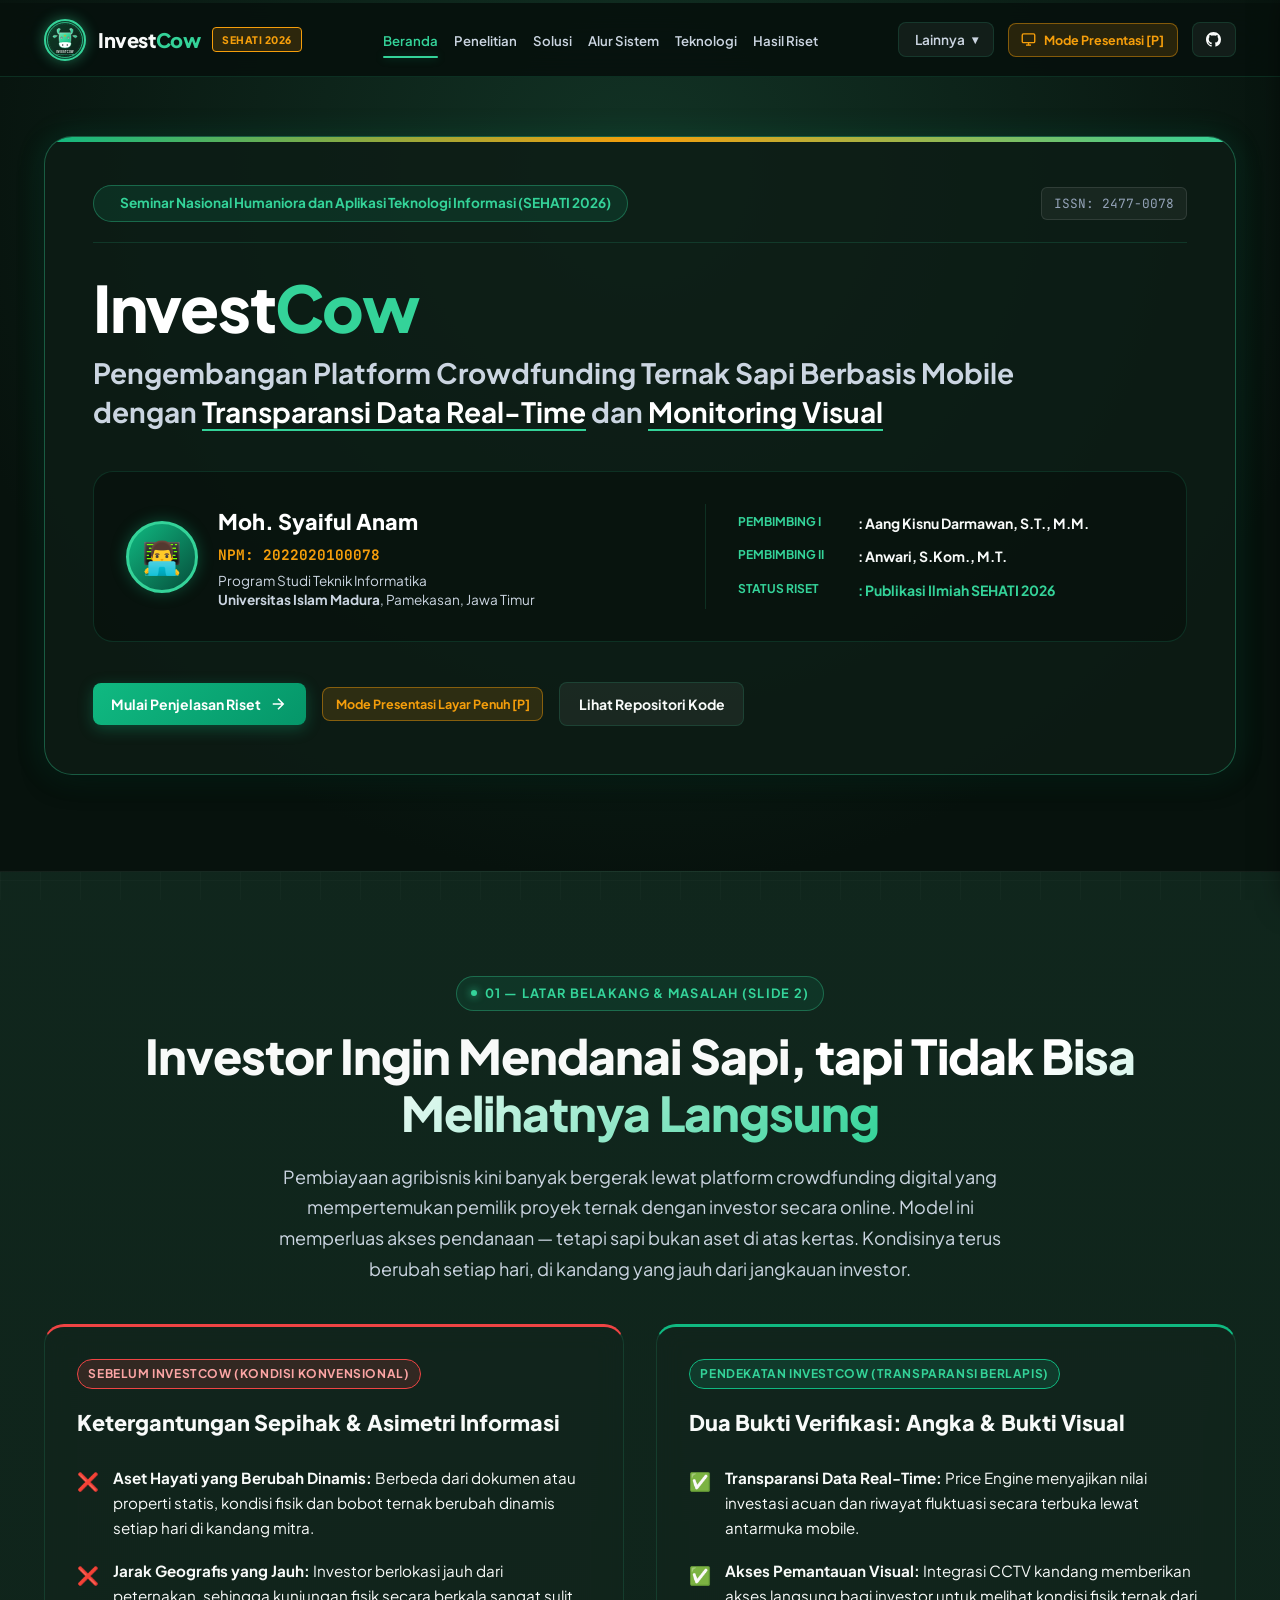
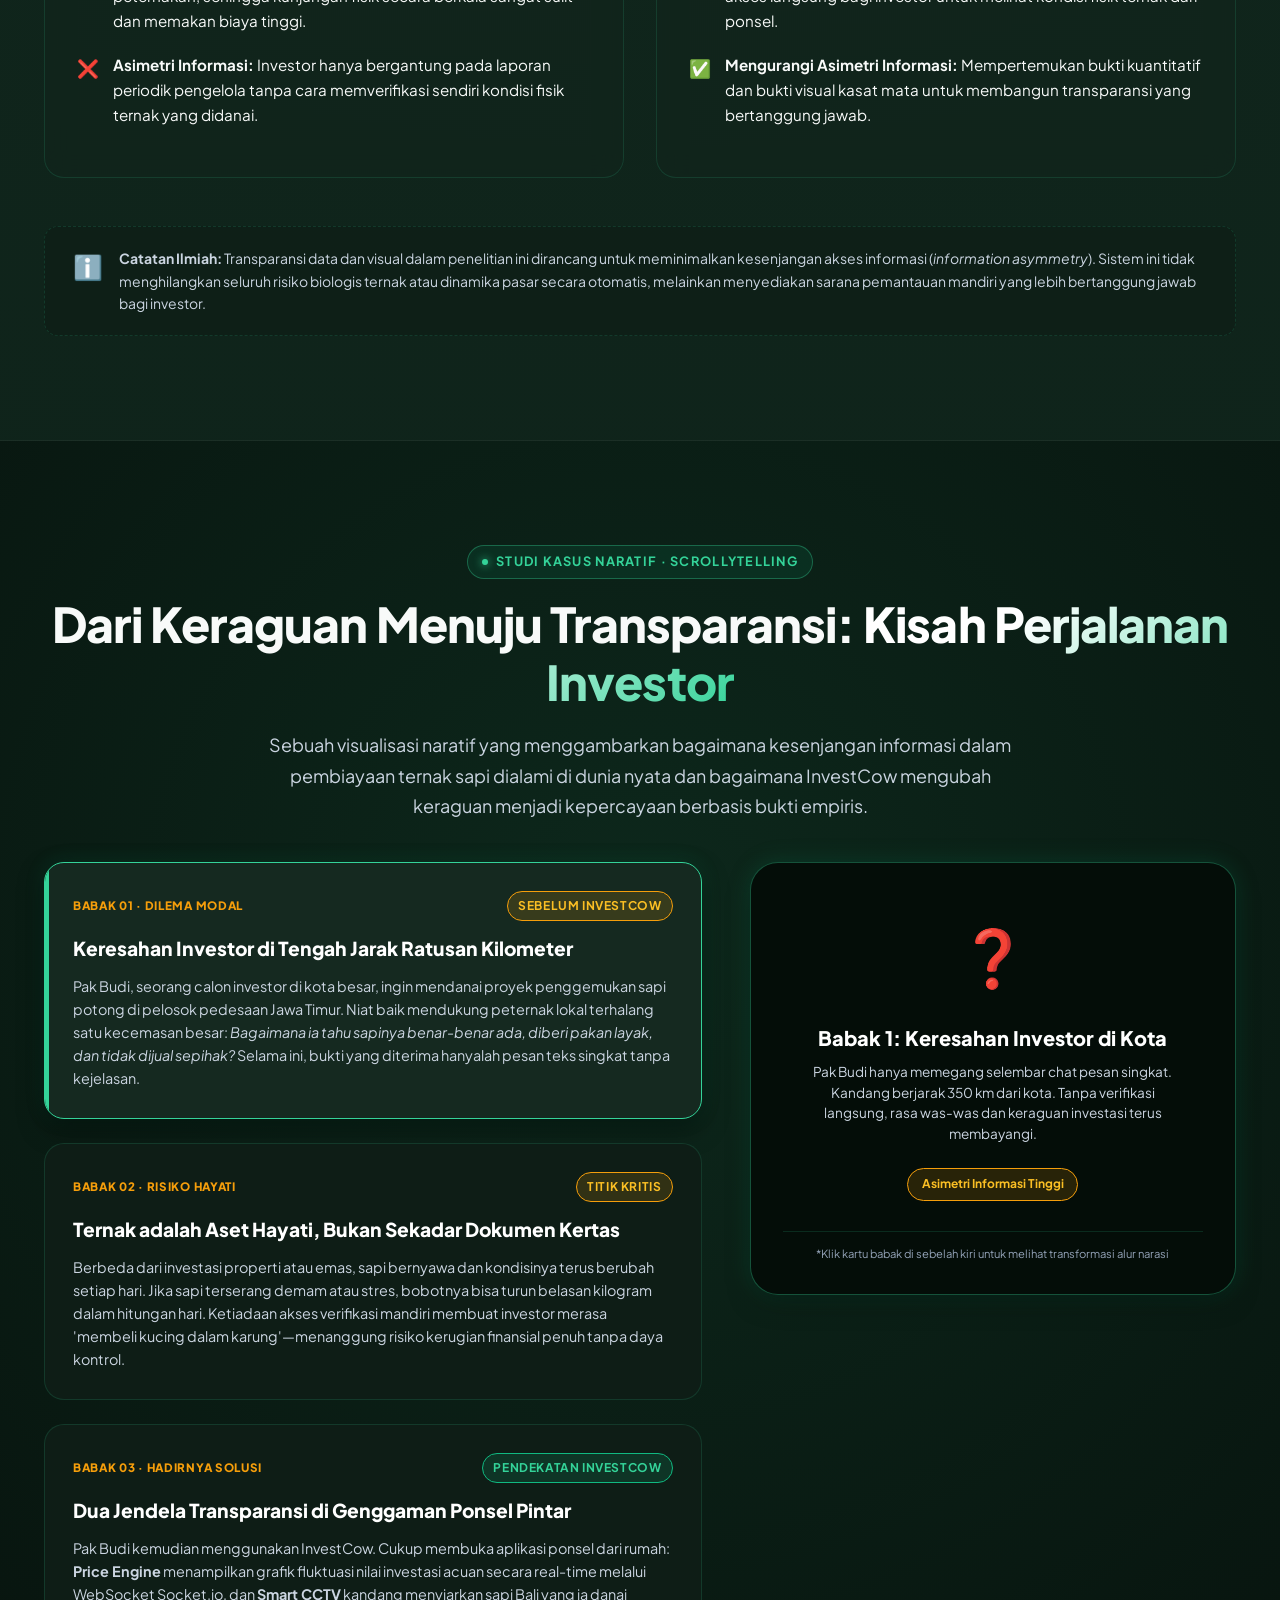
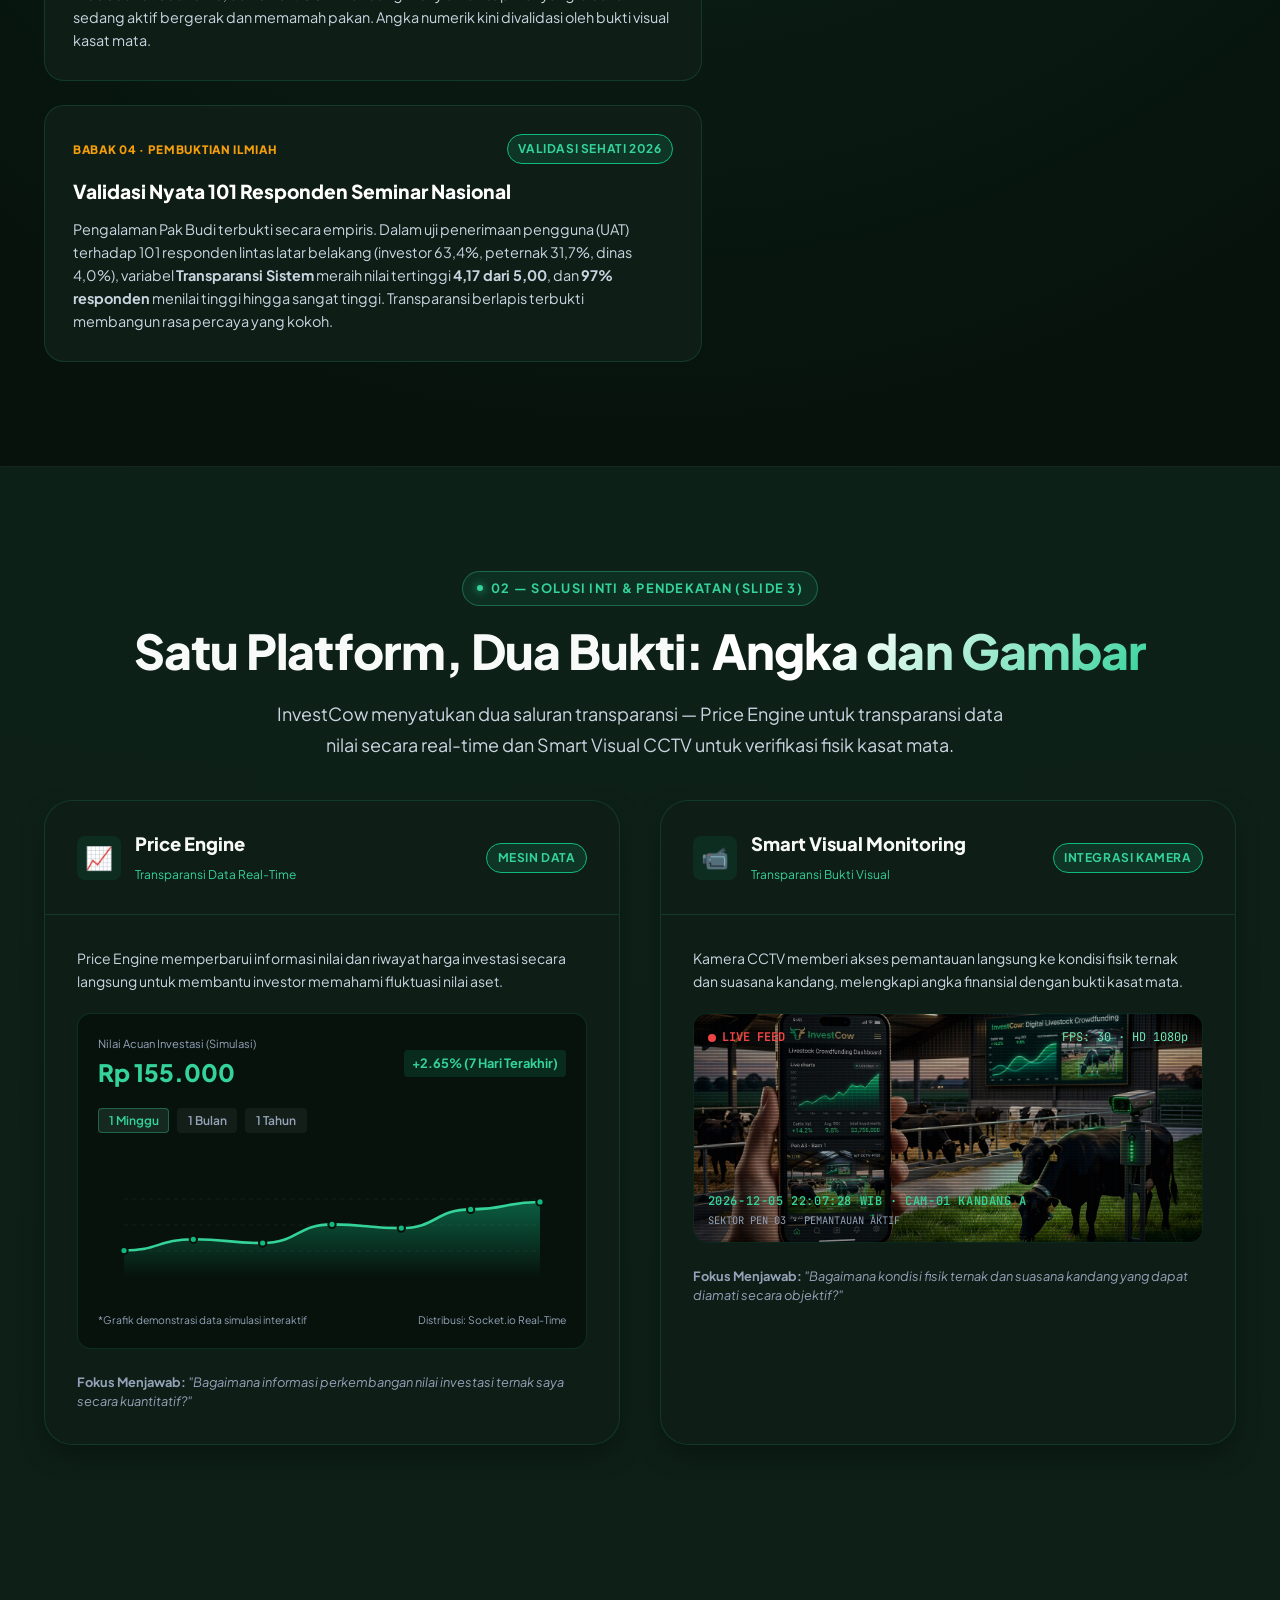
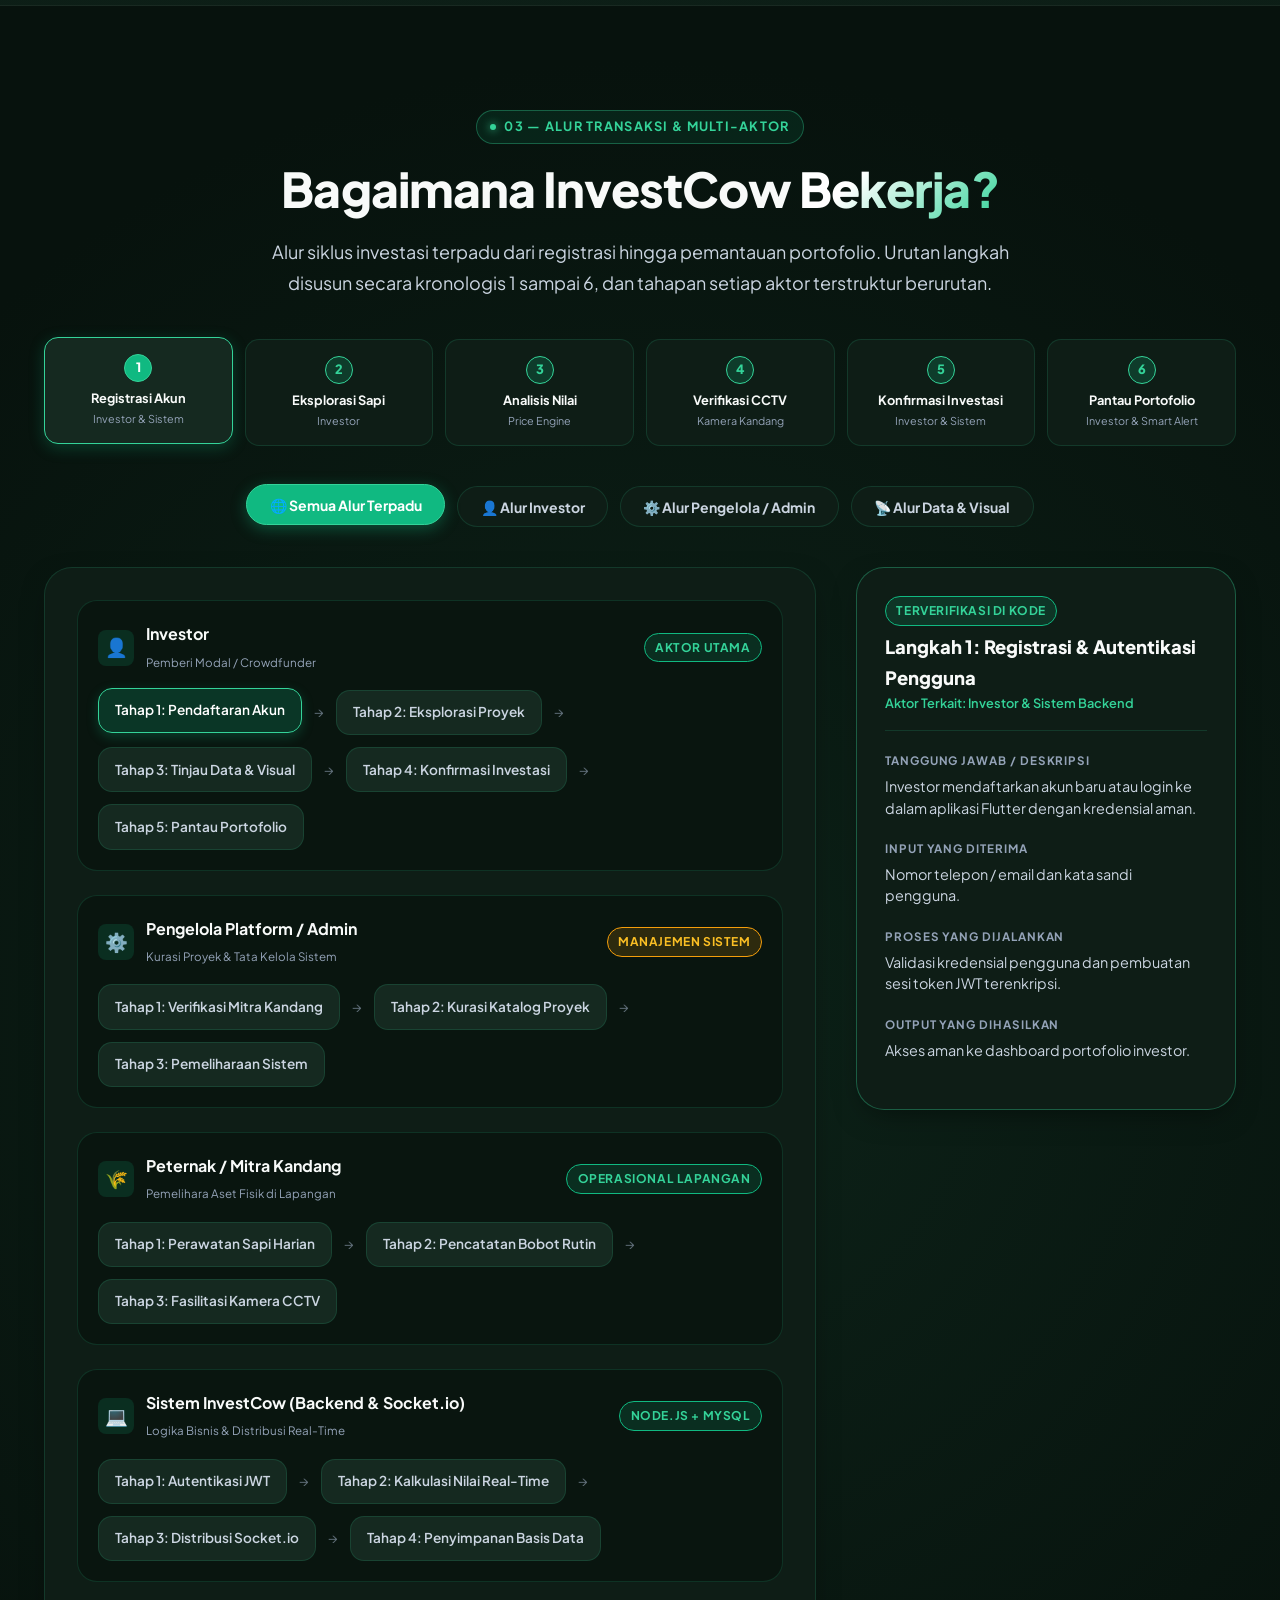
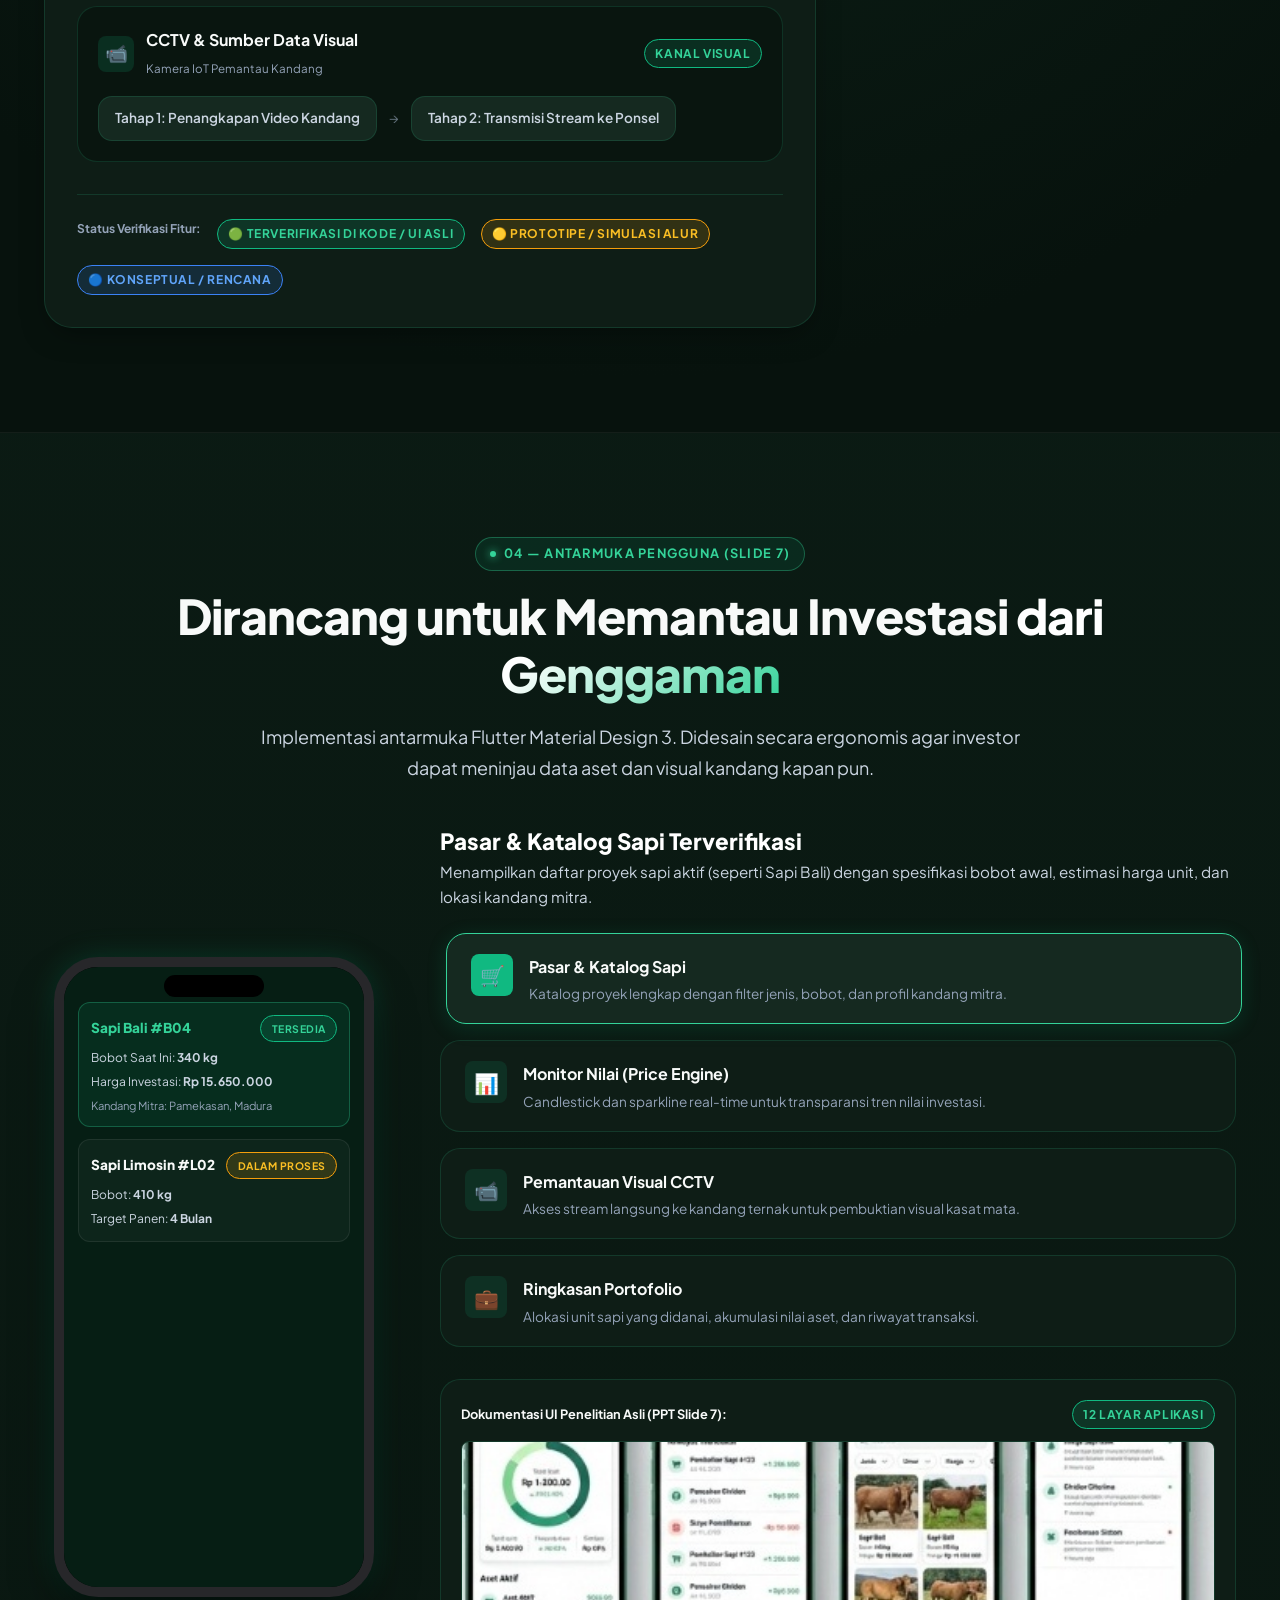
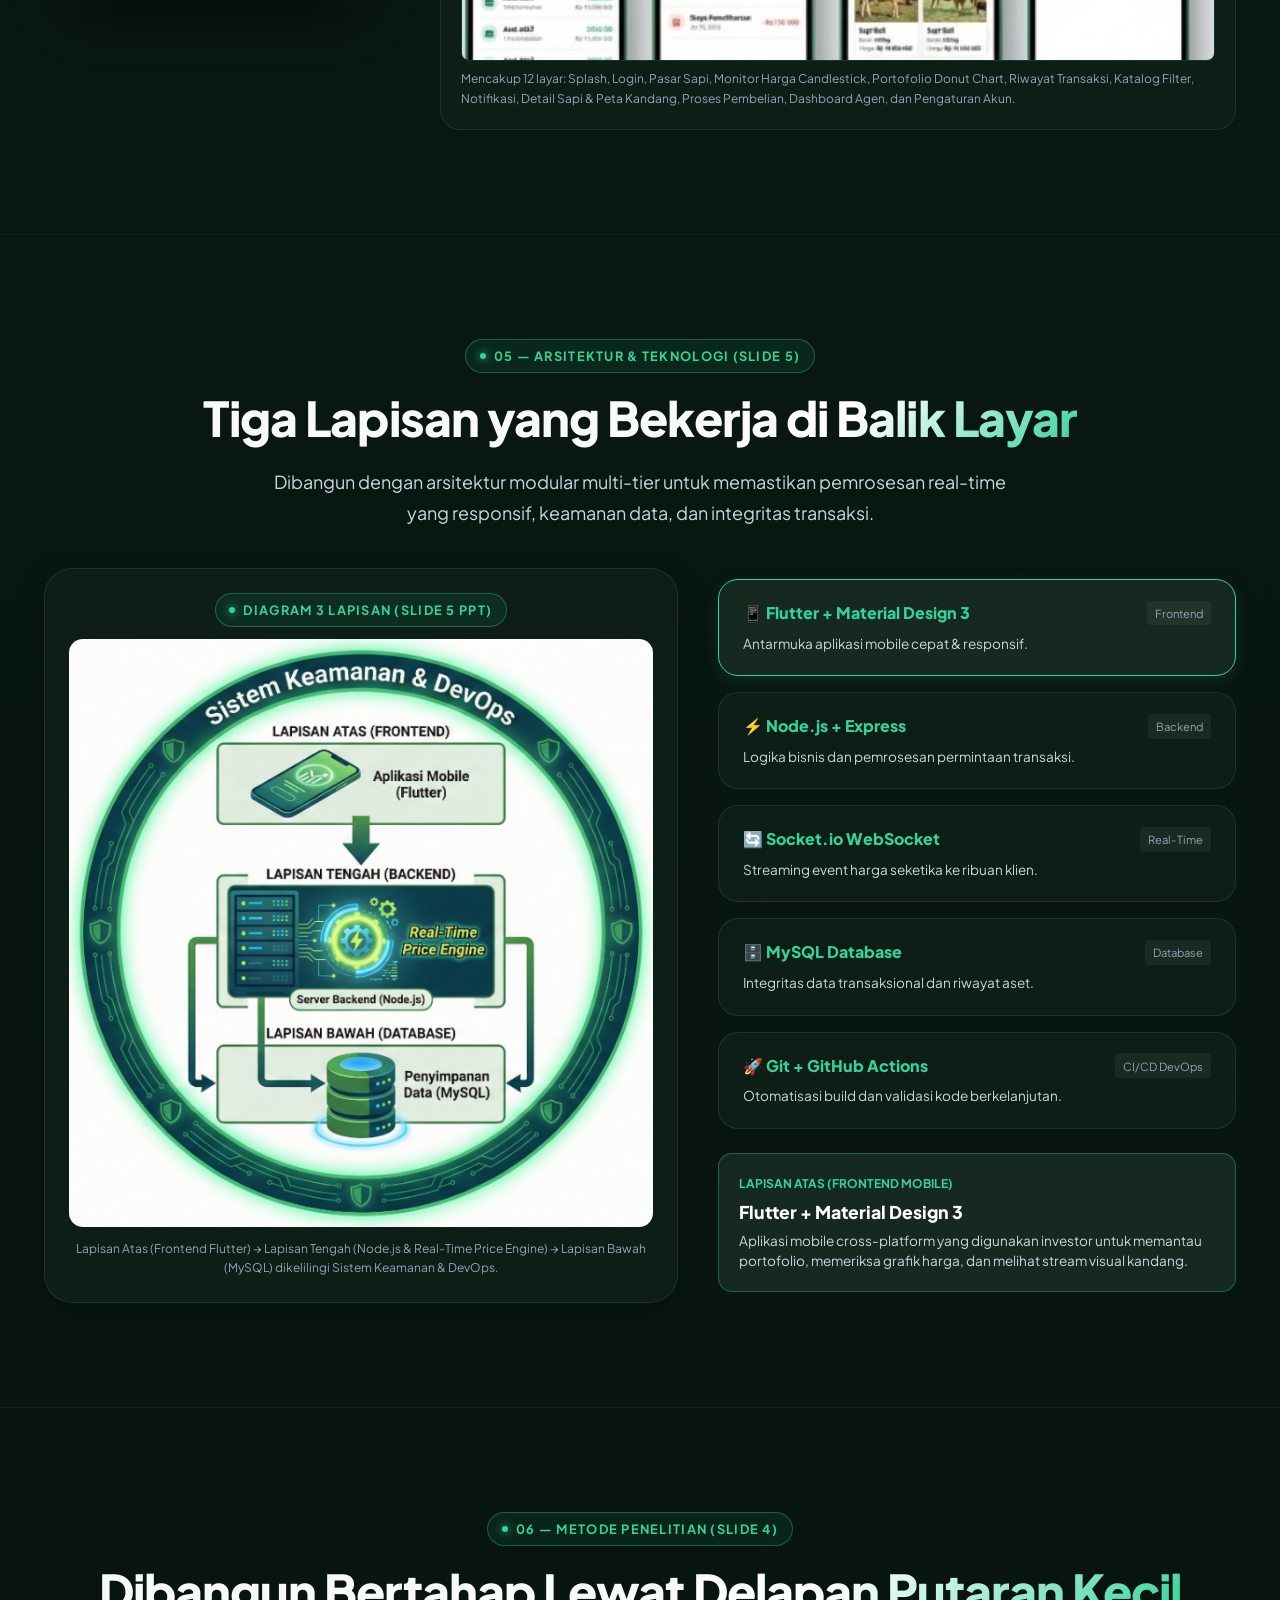
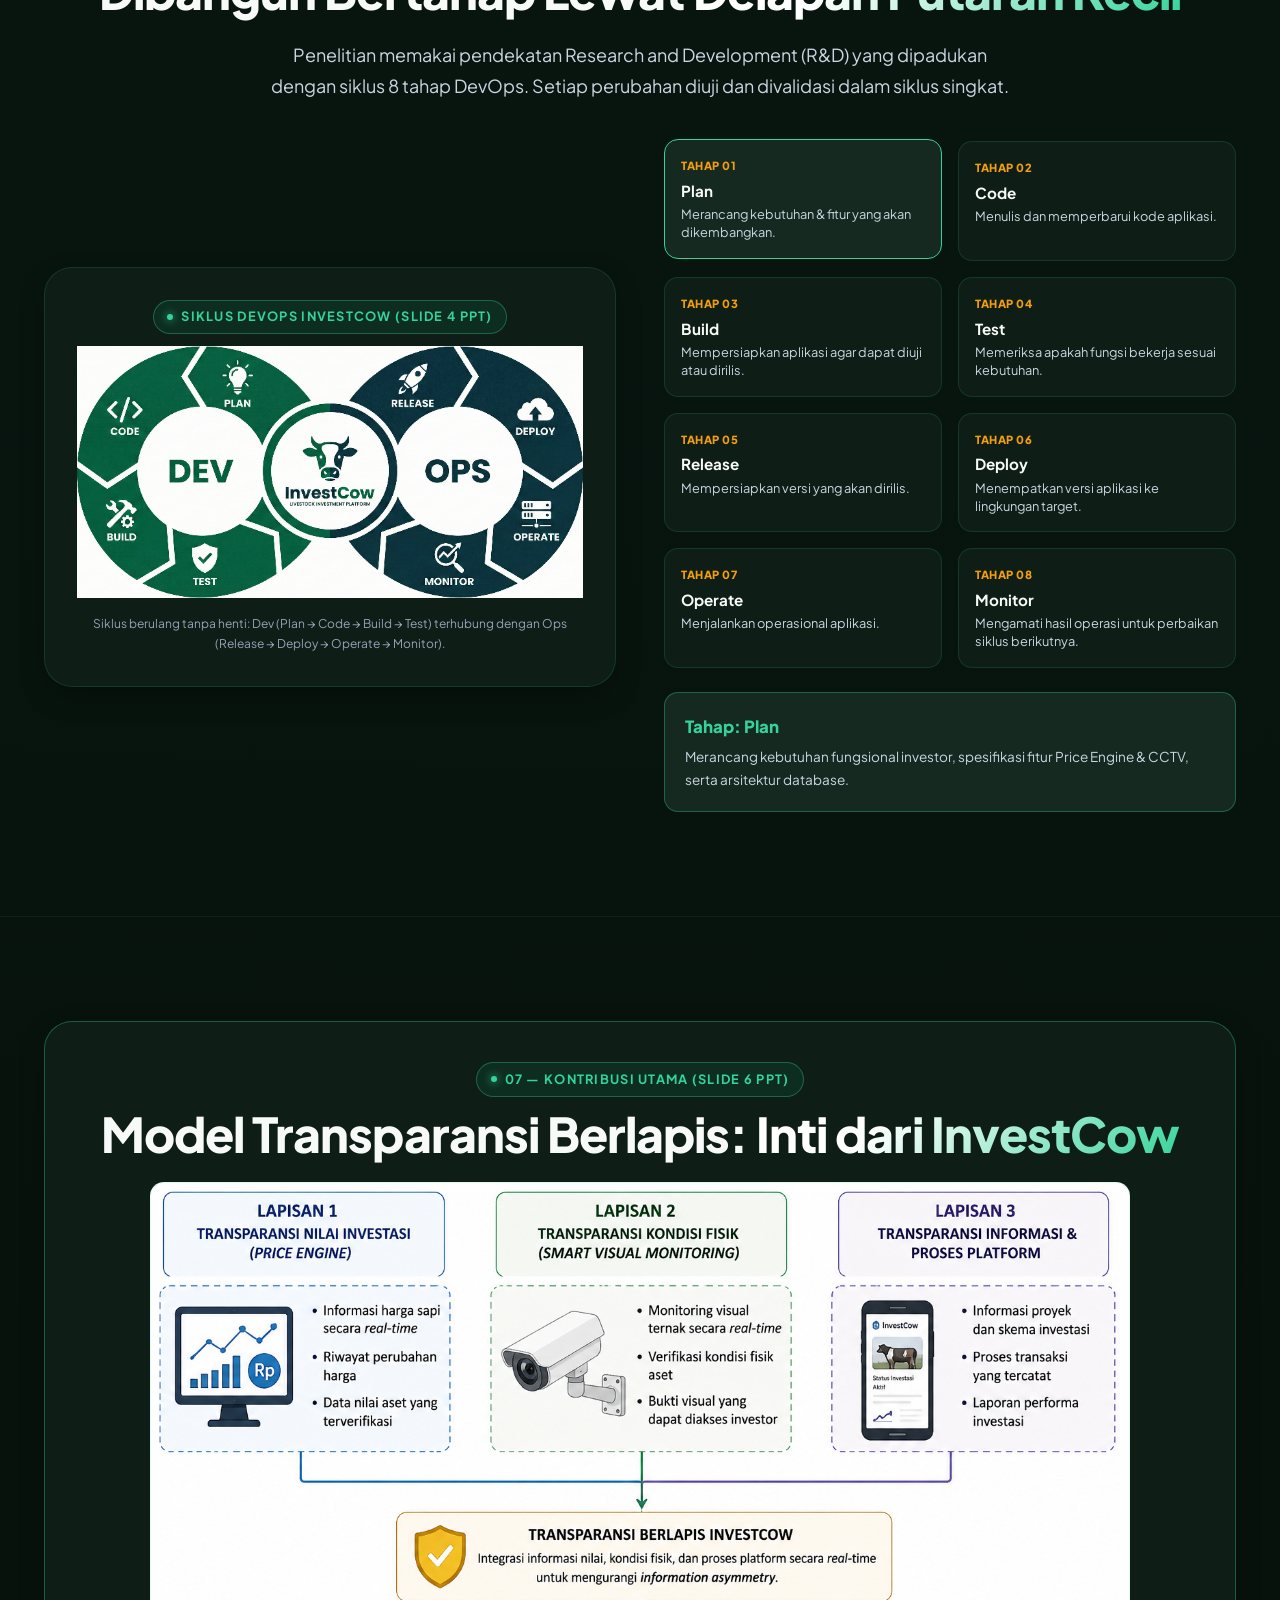
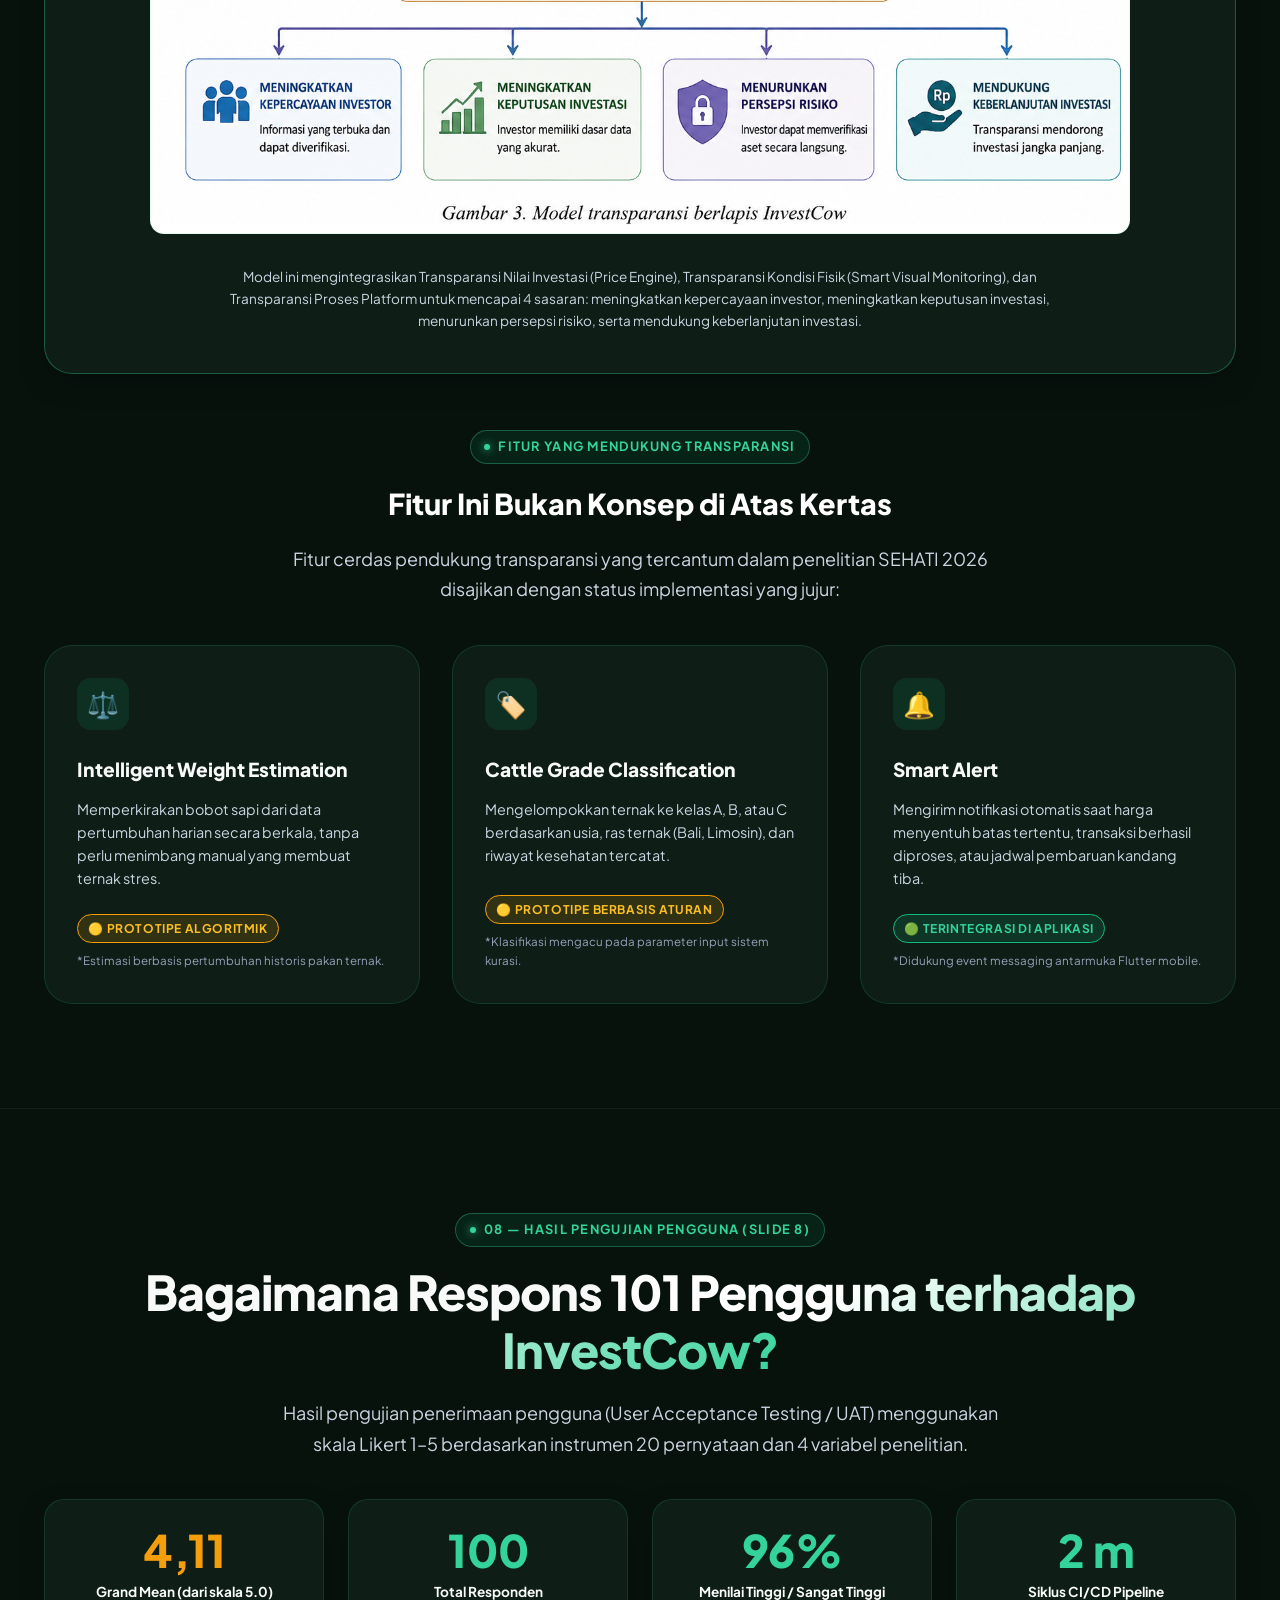
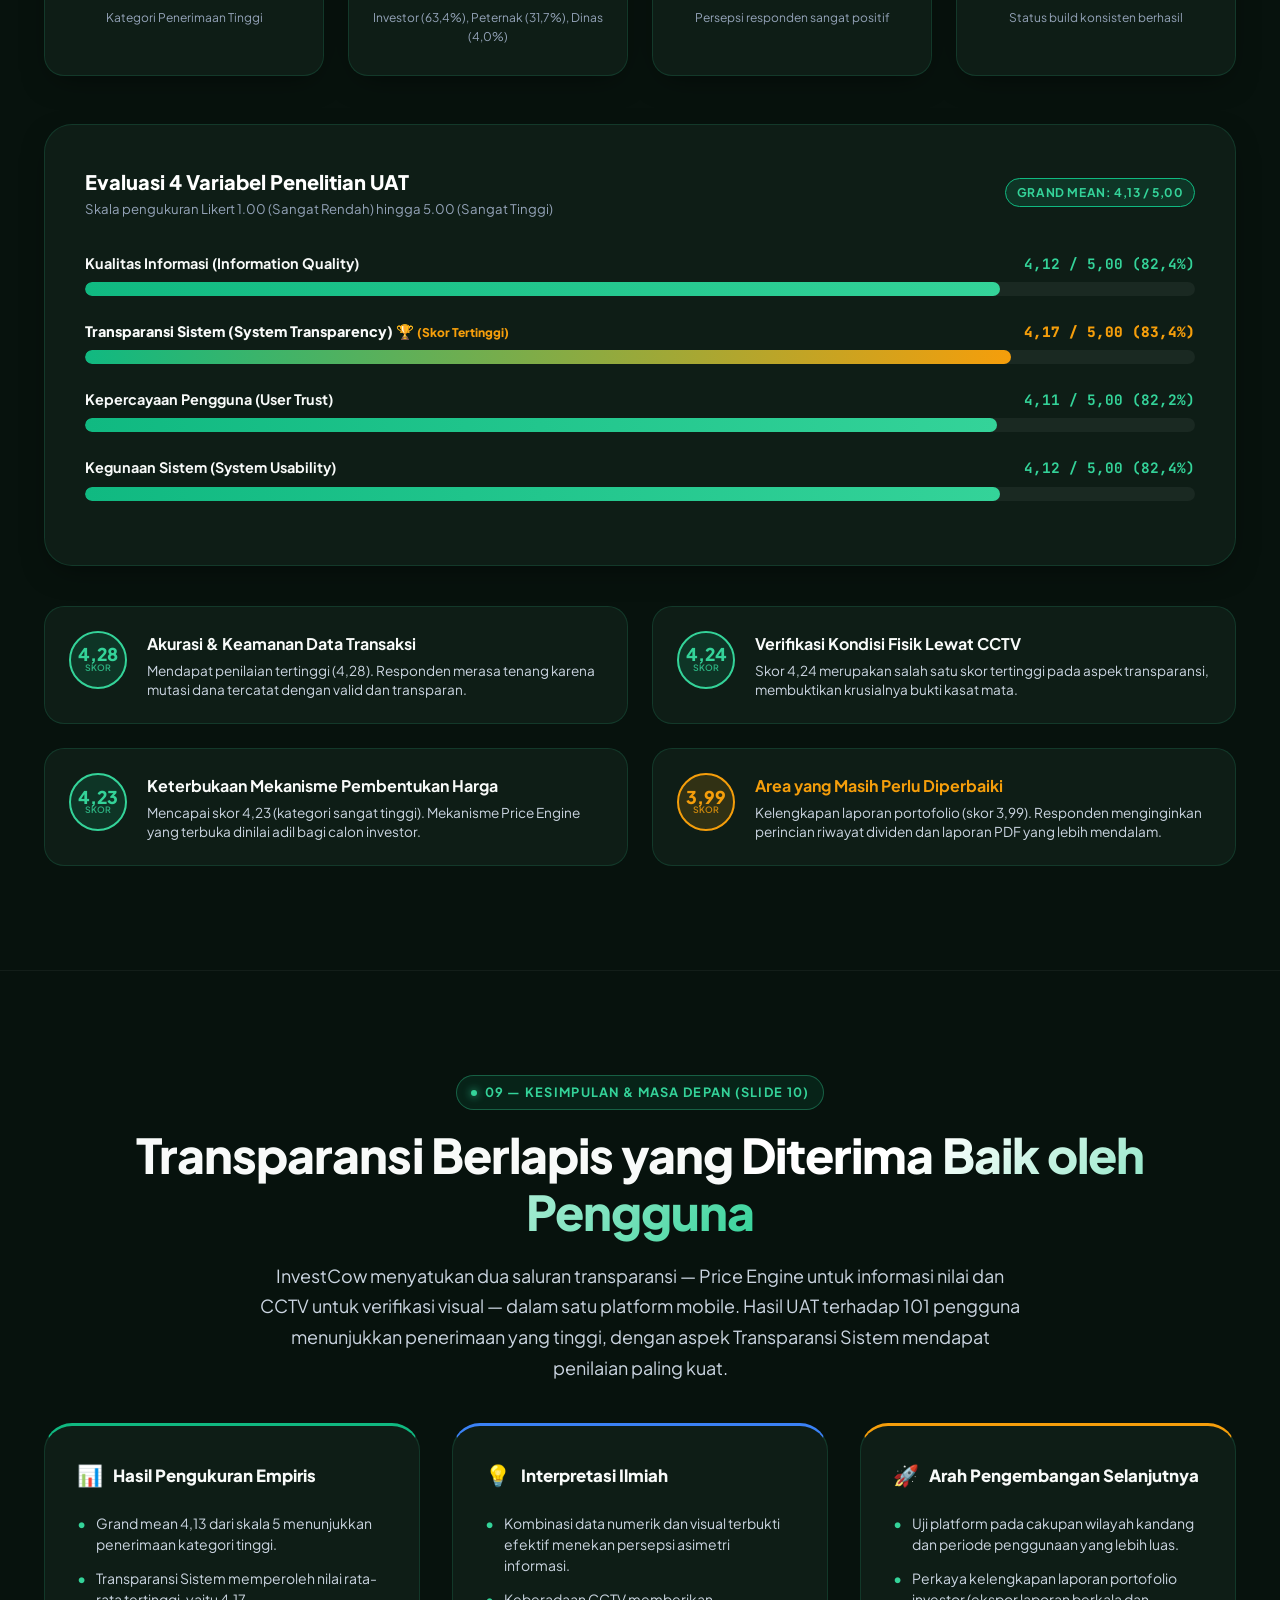
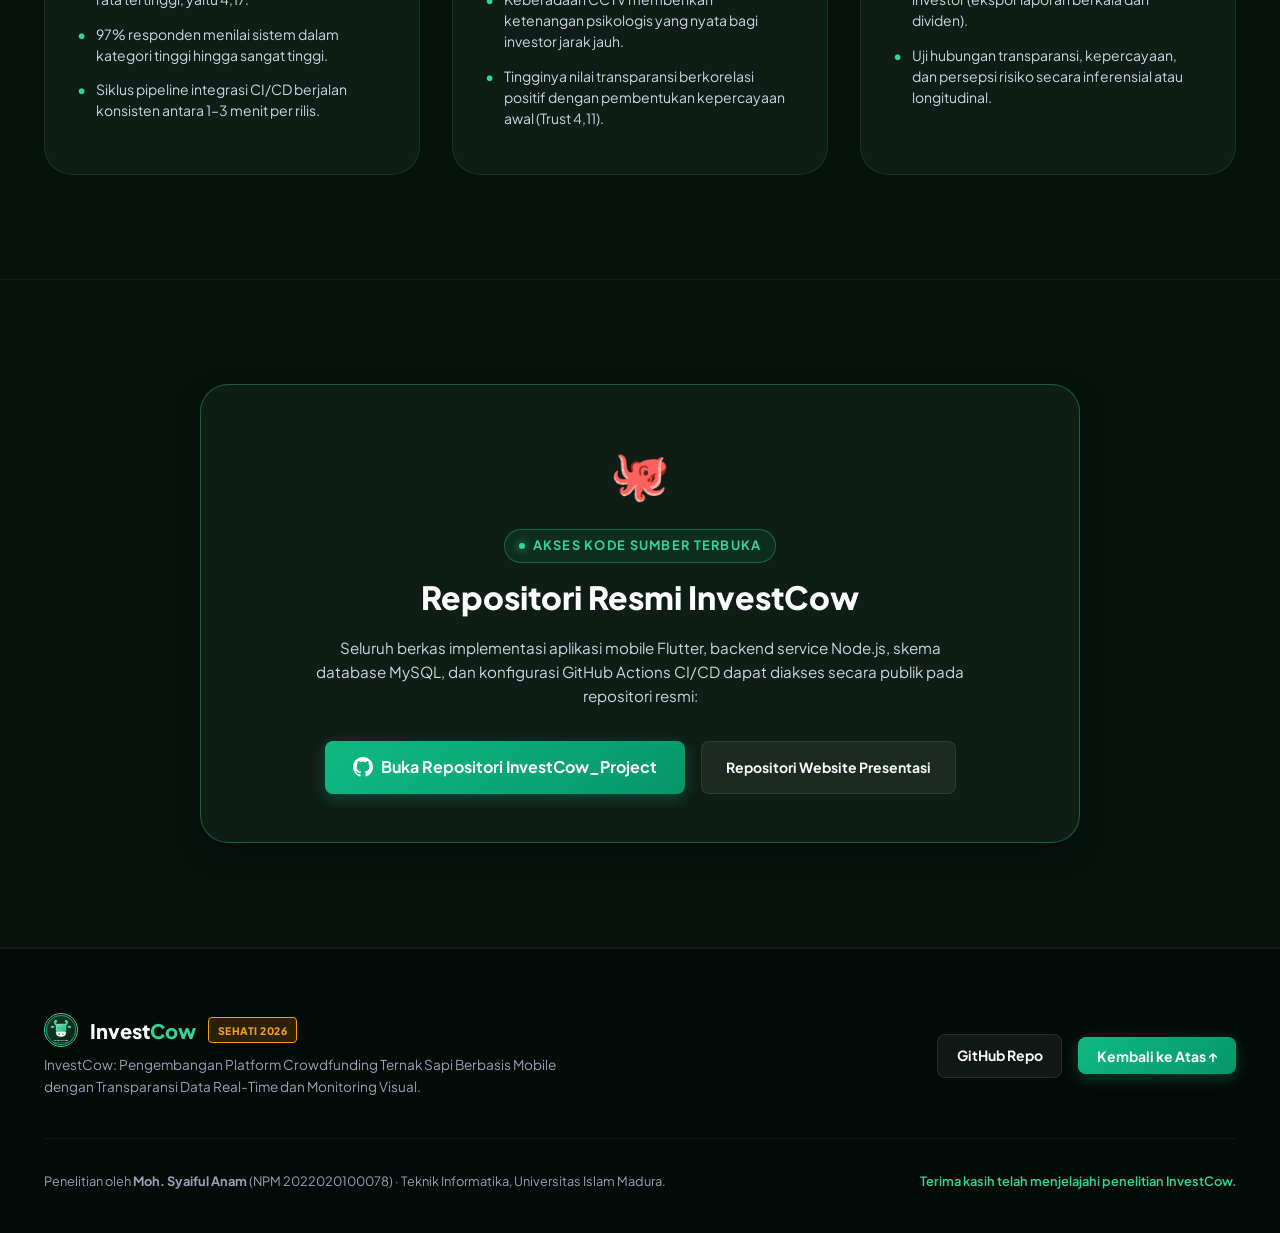
==== commit 5203e752: "feat: refine navbar to 3 structured groups with Lainnya dropdown and integrate interactive scrollyte" ====
--- a/docs/index.html
+++ b/docs/index.html
@@ -35,46 +35,160 @@
     <div class="scroll-progress-bar" id="scroll-progress-bar"></div>
   </div>
 
-  <!-- NAVBAR DENGAN BAHASA INDONESIA & LOGO TERANG -->
+  <!-- =====================================================================
+       REFINED NAVBAR (3 KELOMPOK TERSTRUKTUR & DROPDOWN 'LAINNYA')
+       ===================================================================== -->
   <header class="navbar" id="navbar">
     <div class="container nav-container">
-      <a href="#cover" class="nav-brand" aria-label="InvestCow Beranda">
-        <img src="assets/images/logo_bright.svg" alt="InvestCow Logo" class="nav-brand-logo">
-        <span class="brand-text">Invest<span>Cow</span></span>
+      
+      <!-- KELOMPOK A: BRAND AREA -->
+      <div class="nav-brand-group">
+        <a href="#cover" class="nav-brand" aria-label="InvestCow Beranda">
+          <img src="assets/images/logo_bright.svg" alt="InvestCow Logo" class="nav-brand-logo">
+          <span class="brand-text">Invest<span>Cow</span></span>
+        </a>
         <span class="brand-badge">SEHATI 2026</span>
-      </a>
-
-      <!-- Menu Navigasi Berbahasa Indonesia -->
+      </div>
+
+      <!-- KELOMPOK B: NAVIGASI UTAMA (6 ITEM RINGKAS & BERSIH) -->
       <nav aria-label="Navigasi Utama">
-        <ul class="nav-menu">
-          <li><a href="#cover" class="nav-link active">Beranda</a></li>
-          <li><a href="#problem" class="nav-link">Latar Belakang</a></li>
-          <li><a href="#solution" class="nav-link">Solusi Inti</a></li>
-          <li><a href="#workflow" class="nav-link">Alur Sistem</a></li>
-          <li><a href="#app-showcase" class="nav-link">Aplikasi Mobile</a></li>
-          <li><a href="#technology" class="nav-link">Arsitektur</a></li>
-          <li><a href="#devops" class="nav-link">DevOps</a></li>
-          <li><a href="#results" class="nav-link">Hasil Riset</a></li>
-          <li><a href="#conclusion" class="nav-link">Kesimpulan</a></li>
-          <li><a href="#repository" class="nav-link">Repositori</a></li>
+        <ul class="nav-primary-menu">
+          <li><a href="#cover" class="nav-link active" id="nav-beranda">Beranda</a></li>
+          <li><a href="#problem" class="nav-link" id="nav-penelitian">Penelitian</a></li>
+          <li><a href="#solution" class="nav-link" id="nav-solusi">Solusi</a></li>
+          <li><a href="#workflow" class="nav-link" id="nav-alur">Alur Sistem</a></li>
+          <li><a href="#technology" class="nav-link" id="nav-teknologi">Teknologi</a></li>
+          <li><a href="#results" class="nav-link" id="nav-hasil">Hasil Riset</a></li>
         </ul>
       </nav>
 
-      <div class="nav-actions">
-        <button class="btn btn-presentation btn-trigger-presentation" title="Tekan tombol 'P' untuk masuk Mode Presentasi">
-          <svg width="15" height="15" viewBox="0 0 24 24" fill="none" stroke="currentColor" stroke-width="2.2"><rect x="2" y="3" width="20" height="14" rx="2" ry="2"/><line x1="8" y1="21" x2="16" y2="21"/><line x1="12" y1="17" x2="12" y2="21"/></svg>
-          Mode Presentasi [P]
+      <!-- KELOMPOK C: ACTION AREA (DROPDOWN LAINNYA + MODE PRESENTASI + GITHUB) -->
+      <div class="nav-actions-group">
+        <!-- Dropdown Lainnya -->
+        <div class="nav-dropdown" id="nav-dropdown">
+          <button class="nav-dropdown-btn" id="nav-dropdown-btn" aria-haspopup="true" aria-expanded="false" title="Buka menu bagian lainnya">
+            <span>Lainnya</span>
+            <span class="nav-dropdown-chevron">▾</span>
+          </button>
+          <ul class="nav-dropdown-menu" aria-label="Menu Tambahan">
+            <li class="nav-dropdown-item">
+              <a href="#problem" class="nav-dropdown-link">
+                <span class="dropdown-icon">📄</span>
+                <span>Latar Belakang & Masalah</span>
+              </a>
+            </li>
+            <li class="nav-dropdown-item">
+              <a href="#storytelling" class="nav-dropdown-link">
+                <span class="dropdown-icon">📖</span>
+                <span>Narasi Scrollytelling</span>
+              </a>
+            </li>
+            <li class="nav-dropdown-item">
+              <a href="#app-showcase" class="nav-dropdown-link">
+                <span class="dropdown-icon">📱</span>
+                <span>Aplikasi Mobile (12 UI)</span>
+              </a>
+            </li>
+            <li class="nav-dropdown-item">
+              <a href="#technology" class="nav-dropdown-link">
+                <span class="dropdown-icon">🏗️</span>
+                <span>Arsitektur Sistem</span>
+              </a>
+            </li>
+            <li class="nav-dropdown-item">
+              <a href="#devops" class="nav-dropdown-link">
+                <span class="dropdown-icon">🔄</span>
+                <span>Metodologi R&D & DevOps</span>
+              </a>
+            </li>
+            <li class="nav-dropdown-item">
+              <a href="#model-features" class="nav-dropdown-link">
+                <span class="dropdown-icon">🛡️</span>
+                <span>Model Transparansi & Fitur</span>
+              </a>
+            </li>
+            <li class="nav-dropdown-item">
+              <a href="#conclusion" class="nav-dropdown-link">
+                <span class="dropdown-icon">📊</span>
+                <span>Kesimpulan & Masa Depan</span>
+              </a>
+            </li>
+            <li class="nav-dropdown-item">
+              <a href="#repository" class="nav-dropdown-link">
+                <span class="dropdown-icon">🐙</span>
+                <span>Akses Repositori Kode</span>
+              </a>
+            </li>
+          </ul>
+        </div>
+
+        <!-- Tombol Mode Presentasi Ilmiah -->
+        <button class="btn btn-presentation btn-trigger-presentation" title="Masuk Mode Presentasi Slide (Shortcut 'P')">
+          <svg width="15" height="15" viewBox="0 0 24 24" fill="none" stroke="currentColor" stroke-width="2.2">
+            <rect x="2" y="3" width="20" height="14" rx="2" ry="2"/>
+            <line x1="8" y1="21" x2="16" y2="21"/>
+            <line x1="12" y1="17" x2="12" y2="21"/>
+          </svg>
+          <span>Mode Presentasi [P]</span>
         </button>
-        <a href="https://github.com/siapaajaboleh888/InvestCow_Project" target="_blank" rel="noopener noreferrer" class="btn btn-secondary" title="Buka Repositori GitHub">
-          <svg width="16" height="16" viewBox="0 0 24 24" fill="currentColor"><path d="M12 0C5.37 0 0 5.37 0 12c0 5.31 3.435 9.795 8.205 11.385.6.105.825-.255.825-.57 0-.285-.015-1.23-.015-2.235-3.015.555-3.795-.735-4.035-1.41-.135-.345-.72-1.41-1.23-1.695-.42-.225-1.02-.78-.015-.795.945-.015 1.62.87 1.845 1.23 1.08 1.815 2.805 1.305 3.495.99.105-.78.42-1.305.765-1.605-2.67-.3-5.46-1.335-5.46-5.925 0-1.305.465-2.385 1.23-3.225-.12-.3-.54-1.53.12-3.18 0 0 1.005-.315 3.3 1.23.96-.27 1.98-.405 3-.405s2.04.135 3 .405c2.295-1.56 3.3-1.23 3.3-1.23.66 1.65.24 2.88.12 3.18.765.84 1.23 1.905 1.23 3.225 0 4.605-2.805 5.625-5.475 5.925.435.375.81 1.095.81 2.22 0 1.605-.015 2.895-.015 3.3 0 .315.225.69.825.57A12.02 12.02 0 0024 12c0-6.63-5.37-12-12-12z"/></svg>
-          Repo GitHub
+
+        <!-- Tombol GitHub Ringkas -->
+        <a href="https://github.com/siapaajaboleh888/InvestCow_Project" target="_blank" rel="noopener noreferrer" class="btn-repo-nav" title="Buka Repositori GitHub">
+          <svg width="15" height="15" viewBox="0 0 24 24" fill="currentColor"><path d="M12 0C5.37 0 0 5.37 0 12c0 5.31 3.435 9.795 8.205 11.385.6.105.825-.255.825-.57 0-.285-.015-1.23-.015-2.235-3.015.555-3.795-.735-4.035-1.41-.135-.345-.72-1.41-1.23-1.695-.42-.225-1.02-.78-.015-.795.945-.015 1.62.87 1.845 1.23 1.08 1.815 2.805 1.305 3.495.99.105-.78.42-1.305.765-1.605-2.67-.3-5.46-1.335-5.46-5.925 0-1.305.465-2.385 1.23-3.225-.12-.3-.54-1.53.12-3.18 0 0 1.005-.315 3.3 1.23.96-.27 1.98-.405 3-.405s2.04.135 3 .405c2.295-1.56 3.3-1.23 3.3-1.23.66 1.65.24 2.88.12 3.18.765.84 1.23 1.905 1.23 3.225 0 4.605-2.805 5.625-5.475 5.925.435.375.81 1.095.81 2.22 0 1.605-.015 2.895-.015 3.3 0 .315.225.69.825.57A12.02 12.02 0 0024 12c0-6.63-5.37-12-12-12z"/></svg>
+          <span>GitHub</span>
         </a>
-        <button class="mobile-toggle" id="mobile-toggle" aria-label="Buka Menu Navigasi">
+
+        <!-- Hamburger Button untuk Smartphone/Tablet -->
+        <button class="mobile-toggle" id="mobile-toggle" aria-label="Buka Menu Navigasi Lengkap">
           ☰
         </button>
       </div>
+
     </div>
   </header>
+
+  <!-- =====================================================================
+       MOBILE NAVIGATION DRAWER & BACKDROP OVERLAY
+       ===================================================================== -->
+  <div class="mobile-nav-backdrop" id="mobile-nav-backdrop" aria-hidden="true"></div>
+  <aside class="mobile-nav-drawer" id="mobile-nav-drawer" aria-label="Menu Navigasi Mobile">
+    <div class="drawer-header">
+      <div style="display:flex; align-items:center; gap:0.5rem;">
+        <img src="assets/images/logo_bright.svg" alt="InvestCow Logo" style="width:30px; height:30px; border-radius:50%;">
+        <span style="font-weight:800; font-size:1.1rem; color:#fff;">Invest<span style="color:var(--emerald-light);">Cow</span></span>
+      </div>
+      <button class="drawer-close-btn" id="drawer-close-btn" aria-label="Tutup Menu">✕</button>
+    </div>
+
+    <div class="drawer-menu-category">Navigasi Utama</div>
+    <ul class="drawer-links-list">
+      <li><a href="#cover" class="drawer-link">Beranda</a></li>
+      <li><a href="#problem" class="drawer-link">Penelitian & Masalah</a></li>
+      <li><a href="#storytelling" class="drawer-link">Narasi Scrollytelling</a></li>
+      <li><a href="#solution" class="drawer-link">Solusi Dua Saluran</a></li>
+      <li><a href="#workflow" class="drawer-link">Alur Multi-Aktor</a></li>
+      <li><a href="#technology" class="drawer-link">Arsitektur Sistem</a></li>
+      <li><a href="#results" class="drawer-link">Hasil Riset (UAT 101)</a></li>
+    </ul>
+
+    <div class="drawer-menu-category">Eksplorasi Detail</div>
+    <ul class="drawer-links-list">
+      <li><a href="#app-showcase" class="drawer-link">Aplikasi Mobile (12 UI)</a></li>
+      <li><a href="#devops" class="drawer-link">Metodologi & DevOps</a></li>
+      <li><a href="#model-features" class="drawer-link">Model Transparansi & Fitur</a></li>
+      <li><a href="#conclusion" class="drawer-link">Kesimpulan & Masa Depan</a></li>
+      <li><a href="#repository" class="drawer-link">Repositori GitHub</a></li>
+    </ul>
+
+    <div style="margin-top:auto; padding-top:1.5rem; display:flex; flex-direction:column; gap:0.75rem;">
+      <button class="btn btn-presentation btn-trigger-presentation" style="width:100%; justify-content:center;">
+        Mode Presentasi [P]
+      </button>
+      <a href="https://github.com/siapaajaboleh888/InvestCow_Project" target="_blank" rel="noopener noreferrer" class="btn btn-secondary" style="width:100%; justify-content:center;">
+        Buka GitHub Repository
+      </a>
+    </div>
+  </aside>
 
   <main>
     <!-- SLIDE 1 PRESENTASI: SAMPUL & IDENTITAS PENELITIAN LENGKAP (PALING DEPAN SESUAI PPT SLIDE 1) -->
@@ -227,6 +341,91 @@
           <p>
             <strong>Catatan Ilmiah:</strong> Transparansi data dan visual dalam penelitian ini dirancang untuk meminimalkan kesenjangan akses informasi (<em>information asymmetry</em>). Sistem ini tidak menghilangkan seluruh risiko biologis ternak atau dinamika pasar secara otomatis, melainkan menyediakan sarana pemantauan mandiri yang lebih bertanggung jawab bagi investor.
           </p>
+        </div>
+      </div>
+    </section>
+
+    <!-- =====================================================================
+         INTERACTIVE SCROLLYTELLING SECTION (STUDI KASUS NARASI INVESTOR)
+         ===================================================================== -->
+    <section class="storytelling-section" id="storytelling">
+      <div class="container">
+        <div class="text-center">
+          <span class="section-tag">Studi Kasus Naratif · Scrollytelling</span>
+          <h2 class="section-title">Dari Keraguan Menuju Transparansi: <span class="text-gradient">Kisah Perjalanan Investor</span></h2>
+          <p class="section-subtitle">
+            Sebuah visualisasi naratif yang menggambarkan bagaimana kesenjangan informasi dalam pembiayaan ternak sapi dialami di dunia nyata dan bagaimana InvestCow mengubah keraguan menjadi kepercayaan berbasis bukti empiris.
+          </p>
+        </div>
+
+        <div class="storytelling-grid">
+          <!-- Sisi Kiri: 4 Babak Narasi Interaktif -->
+          <div class="story-chapters-list">
+            
+            <!-- Babak 1 -->
+            <div class="story-chapter-card active" data-chapter="story_1">
+              <div class="story-chapter-header">
+                <span class="story-chapter-tag">Babak 01 · Dilema Modal</span>
+                <span class="badge badge-proto">Sebelum InvestCow</span>
+              </div>
+              <h3 class="story-chapter-title">Keresahan Investor di Tengah Jarak Ratusan Kilometer</h3>
+              <p class="story-chapter-text">
+                Pak Budi, seorang calon investor di kota besar, ingin mendanai proyek penggemukan sapi potong di pelosok pedesaan Jawa Timur. Niat baik mendukung peternak lokal terhalang satu kecemasan besar: <em>Bagaimana ia tahu sapinya benar-benar ada, diberi pakan layak, dan tidak dijual sepihak?</em> Selama ini, bukti yang diterima hanyalah pesan teks singkat tanpa kejelasan.
+              </p>
+            </div>
+
+            <!-- Babak 2 -->
+            <div class="story-chapter-card" data-chapter="story_2">
+              <div class="story-chapter-header">
+                <span class="story-chapter-tag">Babak 02 · Risiko Hayati</span>
+                <span class="badge badge-proto">Titik Kritis</span>
+              </div>
+              <h3 class="story-chapter-title">Ternak adalah Aset Hayati, Bukan Sekadar Dokumen Kertas</h3>
+              <p class="story-chapter-text">
+                Berbeda dari investasi properti atau emas, sapi bernyawa dan kondisinya terus berubah setiap hari. Jika sapi terserang demam atau stres, bobotnya bisa turun belasan kilogram dalam hitungan hari. Ketiadaan akses verifikasi mandiri membuat investor merasa 'membeli kucing dalam karung'—menanggung risiko kerugian finansial penuh tanpa daya kontrol.
+              </p>
+            </div>
+
+            <!-- Babak 3 -->
+            <div class="story-chapter-card" data-chapter="story_3">
+              <div class="story-chapter-header">
+                <span class="story-chapter-tag">Babak 03 · Hadirnya Solusi</span>
+                <span class="badge badge-verified">Pendekatan InvestCow</span>
+              </div>
+              <h3 class="story-chapter-title">Dua Jendela Transparansi di Genggaman Ponsel Pintar</h3>
+              <p class="story-chapter-text">
+                Pak Budi kemudian menggunakan InvestCow. Cukup membuka aplikasi ponsel dari rumah: <strong>Price Engine</strong> menampilkan grafik fluktuasi nilai investasi acuan secara real-time melalui WebSocket Socket.io, dan <strong>Smart CCTV</strong> kandang menyiarkan sapi Bali yang ia danai sedang aktif bergerak dan memamah pakan. Angka numerik kini divalidasi oleh bukti visual kasat mata.
+              </p>
+            </div>
+
+            <!-- Babak 4 -->
+            <div class="story-chapter-card" data-chapter="story_4">
+              <div class="story-chapter-header">
+                <span class="story-chapter-tag">Babak 04 · Pembuktian Ilmiah</span>
+                <span class="badge badge-verified">Validasi SEHATI 2026</span>
+              </div>
+              <h3 class="story-chapter-title">Validasi Nyata 101 Responden Seminar Nasional</h3>
+              <p class="story-chapter-text">
+                Pengalaman Pak Budi terbukti secara empiris. Dalam uji penerimaan pengguna (UAT) terhadap 101 responden lintas latar belakang (investor 63,4%, peternak 31,7%, dinas 4,0%), variabel <strong>Transparansi Sistem</strong> meraih nilai tertinggi <strong>4,17 dari 5,00</strong>, dan <strong>97% responden</strong> menilai tinggi hingga sangat tinggi. Transparansi berlapis terbukti membangun rasa percaya yang kokoh.
+              </p>
+            </div>
+
+          </div>
+
+          <!-- Sisi Kanan: Layar Visual Perspektif Interaktif (Sticky) -->
+          <div class="story-visual-sticky" aria-live="polite">
+            <div class="story-visual-scene" id="story-visual-scene">
+              <div class="story-scene-icon" id="story-scene-icon">❓</div>
+              <h4 class="story-scene-title" id="story-scene-title">Babak 1: Keresahan Investor di Kota</h4>
+              <p class="story-scene-desc" id="story-scene-desc">
+                Pak Budi hanya memegang selembar chat pesan singkat. Kandang berjarak 350 km dari kota. Tanpa verifikasi langsung, rasa was-was dan keraguan investasi terus membayangi.
+              </p>
+              <span class="story-scene-badge badge-proto" id="story-scene-badge">Asimetri Informasi Tinggi</span>
+            </div>
+            <div style="font-size: 0.7rem; color: var(--text-muted); border-top: 1px solid var(--border-subtle); padding-top: 0.75rem; margin-top: 1rem;">
+              *Klik kartu babak di sebelah kiri untuk melihat transformasi alur narasi
+            </div>
+          </div>
         </div>
       </div>
     </section>
--- a/docs/styles/main.css
+++ b/docs/styles/main.css
@@ -220,24 +220,26 @@
   transition: width 0.1s ease-out;
 }
 
-/* Navbar */
+/* =====================================================================
+   REFINED NAVBAR ARCHITECTURE (3 STRUCTURED GROUPS)
+   ===================================================================== */
 .navbar {
   position: fixed;
   top: 3px;
   left: 0;
   width: 100%;
-  height: 76px;
+  height: 74px;
   z-index: 999;
-  background: rgba(7, 18, 13, 0.92);
-  backdrop-filter: blur(16px);
-  -webkit-backdrop-filter: blur(16px);
+  background: rgba(7, 18, 13, 0.94);
+  backdrop-filter: blur(18px);
+  -webkit-backdrop-filter: blur(18px);
   border-bottom: 1px solid var(--border-subtle);
   transition: all var(--transition-normal);
 }
 
 .navbar.scrolled {
   background: rgba(7, 18, 13, 0.98);
-  box-shadow: 0 10px 25px rgba(0, 0, 0, 0.5);
+  box-shadow: 0 10px 25px rgba(0, 0, 0, 0.6);
 }
 
 .nav-container {
@@ -245,34 +247,42 @@
   align-items: center;
   justify-content: space-between;
   height: 100%;
-  gap: 1rem;
+  gap: 1.25rem;
+}
+
+/* Group A: Brand Area */
+.nav-brand-group {
+  display: flex;
+  align-items: center;
+  gap: 0.75rem;
+  flex-shrink: 0;
 }
 
 .nav-brand {
   display: flex;
   align-items: center;
   gap: 0.75rem;
-  font-size: 1.25rem;
-  font-weight: 800;
-  color: var(--text-primary);
   text-decoration: none;
-  flex-shrink: 0;
-}
-
-/* Bright, Glowing Logo in Navbar */
+}
+
 .nav-brand-logo {
-  width: 44px;
-  height: 44px;
+  width: 42px;
+  height: 42px;
   border-radius: 50%;
   border: 2px solid var(--emerald-light);
   object-fit: contain;
   background: #0f3d2a;
-  box-shadow: 0 0 16px rgba(52, 211, 153, 0.5);
+  box-shadow: 0 0 14px rgba(52, 211, 153, 0.45);
   display: block;
+  flex-shrink: 0;
 }
 
 .brand-text {
+  font-size: 1.25rem;
+  font-weight: 800;
+  color: var(--text-primary);
   letter-spacing: -0.02em;
+  white-space: nowrap;
 }
 
 .brand-text span {
@@ -283,29 +293,29 @@
   font-size: 0.65rem;
   font-weight: 800;
   padding: 0.2rem 0.55rem;
-  background: rgba(245, 158, 11, 0.18);
+  background: rgba(245, 158, 11, 0.16);
   border: 1px solid var(--gold-accent);
   color: var(--gold-accent);
   border-radius: 4px;
   letter-spacing: 0.05em;
-  margin-left: 0.35rem;
   white-space: nowrap;
 }
 
-.nav-menu {
-  display: flex;
-  align-items: center;
-  gap: 1.15rem;
+/* Group B: Primary Navigation */
+.nav-primary-menu {
+  display: flex;
+  align-items: center;
+  gap: 1.35rem;
   list-style: none;
 }
 
 .nav-link {
-  font-size: 0.85rem;
+  font-size: 0.875rem;
   font-weight: 600;
   color: var(--text-secondary);
-  transition: color var(--transition-fast);
+  transition: all var(--transition-fast);
   position: relative;
-  padding: 0.25rem 0;
+  padding: 0.35rem 0;
   white-space: nowrap;
 }
 
@@ -322,16 +332,272 @@
   height: 2px;
   background: var(--emerald-light);
   border-radius: 2px;
-}
-
-.nav-actions {
+  box-shadow: 0 0 8px var(--emerald-glow);
+}
+
+/* Group C: Action Area & Dropdown */
+.nav-actions-group {
+  display: flex;
+  align-items: center;
+  gap: 0.85rem;
+  flex-shrink: 0;
+}
+
+/* Dropdown 'Lainnya' */
+.nav-dropdown {
+  position: relative;
+}
+
+.nav-dropdown-btn {
+  background: rgba(255, 255, 255, 0.05);
+  border: 1px solid var(--border-subtle);
+  color: var(--text-secondary);
+  font-size: 0.85rem;
+  font-weight: 600;
+  padding: 0.5rem 0.95rem;
+  border-radius: var(--radius-sm);
+  display: inline-flex;
+  align-items: center;
+  gap: 0.45rem;
+  transition: all var(--transition-fast);
+}
+
+.nav-dropdown-btn:hover, .nav-dropdown.open .nav-dropdown-btn {
+  background: rgba(255, 255, 255, 0.1);
+  border-color: var(--border-accent);
+  color: var(--emerald-light);
+}
+
+.nav-dropdown-chevron {
+  transition: transform var(--transition-fast);
+  display: inline-block;
+  font-size: 0.75rem;
+}
+
+.nav-dropdown.open .nav-dropdown-chevron {
+  transform: rotate(180deg);
+}
+
+.nav-dropdown-menu {
+  position: absolute;
+  top: calc(100% + 10px);
+  right: 0;
+  width: 250px;
+  background: rgba(11, 25, 18, 0.98);
+  border: 1px solid var(--border-accent);
+  border-radius: var(--radius-md);
+  padding: 0.6rem;
+  box-shadow: 0 15px 35px rgba(0, 0, 0, 0.75), 0 0 20px rgba(16, 185, 129, 0.15);
+  backdrop-filter: blur(20px);
+  list-style: none;
+  opacity: 0;
+  visibility: hidden;
+  transform: translateY(-8px);
+  transition: all var(--transition-normal);
+  z-index: 1050;
+}
+
+.nav-dropdown.open .nav-dropdown-menu {
+  opacity: 1;
+  visibility: visible;
+  transform: translateY(0);
+}
+
+.nav-dropdown-item {
+  margin-bottom: 0.25rem;
+}
+
+.nav-dropdown-item:last-child {
+  margin-bottom: 0;
+}
+
+.nav-dropdown-link {
   display: flex;
   align-items: center;
   gap: 0.65rem;
-  flex-shrink: 0;
-}
-
-/* Buttons */
+  padding: 0.6rem 0.85rem;
+  border-radius: var(--radius-sm);
+  font-size: 0.825rem;
+  font-weight: 600;
+  color: var(--text-secondary);
+  transition: all var(--transition-fast);
+}
+
+.nav-dropdown-link:hover {
+  background: rgba(16, 185, 129, 0.15);
+  color: var(--emerald-light);
+  transform: translateX(3px);
+}
+
+.nav-dropdown-link .dropdown-icon {
+  font-size: 1rem;
+  opacity: 0.85;
+}
+
+/* Presentation Button */
+.btn-presentation {
+  background: rgba(245, 158, 11, 0.14);
+  color: var(--gold-accent);
+  border: 1px solid rgba(245, 158, 11, 0.45);
+  font-size: 0.825rem;
+  padding: 0.55rem 0.95rem;
+  display: inline-flex;
+  align-items: center;
+  gap: 0.5rem;
+  border-radius: var(--radius-sm);
+  font-weight: 700;
+  transition: all var(--transition-fast);
+  white-space: nowrap;
+}
+
+.btn-presentation:hover {
+  background: rgba(245, 158, 11, 0.25);
+  border-color: var(--gold-accent);
+  box-shadow: 0 0 15px var(--gold-glow);
+  transform: translateY(-2px);
+}
+
+.btn-repo-nav {
+  background: rgba(255, 255, 255, 0.05);
+  color: var(--text-primary);
+  border: 1px solid var(--border-subtle);
+  font-size: 0.825rem;
+  padding: 0.55rem 0.85rem;
+  display: inline-flex;
+  align-items: center;
+  gap: 0.45rem;
+  border-radius: var(--radius-sm);
+  font-weight: 600;
+  transition: all var(--transition-fast);
+}
+
+.btn-repo-nav:hover {
+  background: rgba(255, 255, 255, 0.1);
+  border-color: var(--border-accent);
+  color: var(--emerald-light);
+  transform: translateY(-2px);
+}
+
+/* Mobile Toggle Hamburger */
+.mobile-toggle {
+  display: none;
+  background: rgba(255, 255, 255, 0.05);
+  border: 1px solid var(--border-subtle);
+  color: var(--text-primary);
+  font-size: 1.35rem;
+  width: 42px;
+  height: 42px;
+  border-radius: var(--radius-sm);
+  align-items: center;
+  justify-content: center;
+}
+
+.mobile-toggle:hover {
+  background: rgba(255, 255, 255, 0.1);
+  color: var(--emerald-light);
+}
+
+/* Mobile Drawer Overlay */
+.mobile-nav-backdrop {
+  position: fixed;
+  top: 0;
+  left: 0;
+  width: 100vw;
+  height: 100vh;
+  background: rgba(0, 0, 0, 0.7);
+  backdrop-filter: blur(6px);
+  z-index: 1090;
+  opacity: 0;
+  visibility: hidden;
+  transition: all var(--transition-normal);
+}
+
+.mobile-nav-backdrop.open {
+  opacity: 1;
+  visibility: visible;
+}
+
+.mobile-nav-drawer {
+  position: fixed;
+  top: 0;
+  right: -320px;
+  width: 300px;
+  max-width: 85vw;
+  height: 100vh;
+  background: #091711;
+  border-left: 1px solid var(--border-accent);
+  box-shadow: -10px 0 30px rgba(0, 0, 0, 0.8);
+  z-index: 1100;
+  display: flex;
+  flex-direction: column;
+  transition: right var(--transition-normal);
+  padding: 1.5rem;
+  overflow-y: auto;
+}
+
+.mobile-nav-drawer.open {
+  right: 0;
+}
+
+.drawer-header {
+  display: flex;
+  align-items: center;
+  justify-content: space-between;
+  padding-bottom: 1.25rem;
+  border-bottom: 1px solid var(--border-subtle);
+  margin-bottom: 1.25rem;
+}
+
+.drawer-close-btn {
+  background: rgba(255, 255, 255, 0.08);
+  border: 1px solid rgba(255, 255, 255, 0.15);
+  color: var(--text-primary);
+  width: 34px;
+  height: 34px;
+  border-radius: 50%;
+  font-size: 1.1rem;
+  display: flex;
+  align-items: center;
+  justify-content: center;
+}
+
+.drawer-close-btn:hover {
+  background: #ef4444;
+  color: #fff;
+}
+
+.drawer-menu-category {
+  font-size: 0.7rem;
+  font-weight: 800;
+  text-transform: uppercase;
+  letter-spacing: 0.08em;
+  color: var(--emerald-light);
+  margin: 0.85rem 0 0.4rem 0;
+}
+
+.drawer-links-list {
+  list-style: none;
+  display: flex;
+  flex-direction: column;
+  gap: 0.4rem;
+}
+
+.drawer-link {
+  display: block;
+  padding: 0.55rem 0.75rem;
+  border-radius: var(--radius-sm);
+  font-size: 0.9rem;
+  font-weight: 600;
+  color: var(--text-secondary);
+  transition: all var(--transition-fast);
+}
+
+.drawer-link:hover, .drawer-link.active {
+  background: rgba(16, 185, 129, 0.15);
+  color: var(--emerald-light);
+}
+
+/* General Buttons */
 .btn {
   display: inline-flex;
   align-items: center;
@@ -371,31 +637,6 @@
   color: var(--emerald-light);
 }
 
-.btn-presentation {
-  background: rgba(245, 158, 11, 0.14);
-  color: var(--gold-accent);
-  border: 1px solid rgba(245, 158, 11, 0.45);
-  font-size: 0.825rem;
-  padding: 0.55rem 0.95rem;
-}
-
-.btn-presentation:hover {
-  background: rgba(245, 158, 11, 0.25);
-  border-color: var(--gold-accent);
-  box-shadow: 0 0 15px var(--gold-glow);
-  transform: translateY(-2px);
-}
-
-/* Mobile Toggle */
-.mobile-toggle {
-  display: none;
-  background: none;
-  border: none;
-  color: var(--text-primary);
-  font-size: 1.5rem;
-  padding: 0.5rem;
-}
-
 /* Badges */
 .badge {
   display: inline-flex;
@@ -617,6 +858,146 @@
   align-items: center;
   flex-wrap: wrap;
   gap: 1rem;
+}
+
+/* =====================================================================
+   INTERACTIVE SCROLLYTELLING SECTION (DARI ASIMETRI KE TRANSPARANSI)
+   ===================================================================== */
+.storytelling-section {
+  background: radial-gradient(circle at 50% 30%, #0d281c 0%, var(--bg-dark) 85%);
+  padding: 6.5rem 0;
+  border-bottom: 1px solid rgba(255, 255, 255, 0.05);
+}
+
+.storytelling-grid {
+  display: grid;
+  grid-template-columns: 1.15fr 0.85fr;
+  gap: 3rem;
+  align-items: start;
+}
+
+/* Left: Interactive Story Chapter Cards */
+.story-chapters-list {
+  display: flex;
+  flex-direction: column;
+  gap: 1.5rem;
+}
+
+.story-chapter-card {
+  background: var(--bg-surface);
+  border: 1px solid var(--border-subtle);
+  border-radius: var(--radius-lg);
+  padding: 1.75rem;
+  cursor: pointer;
+  transition: all var(--transition-normal);
+  position: relative;
+  overflow: hidden;
+}
+
+.story-chapter-card::before {
+  content: '';
+  position: absolute;
+  top: 0;
+  left: 0;
+  width: 4px;
+  height: 100%;
+  background: transparent;
+  transition: background var(--transition-fast);
+}
+
+.story-chapter-card:hover {
+  border-color: var(--border-accent);
+  background: var(--bg-surface-elevated);
+  transform: translateX(4px);
+}
+
+.story-chapter-card.active {
+  border-color: var(--emerald-light);
+  background: var(--bg-surface-elevated);
+  box-shadow: 0 10px 25px rgba(0, 0, 0, 0.5), 0 0 20px rgba(16, 185, 129, 0.15);
+}
+
+.story-chapter-card.active::before {
+  background: var(--emerald-light);
+}
+
+.story-chapter-header {
+  display: flex;
+  align-items: center;
+  justify-content: space-between;
+  margin-bottom: 0.75rem;
+}
+
+.story-chapter-tag {
+  font-size: 0.725rem;
+  font-weight: 800;
+  color: var(--gold-accent);
+  text-transform: uppercase;
+  letter-spacing: 0.06em;
+}
+
+.story-chapter-title {
+  font-size: 1.2rem;
+  font-weight: 800;
+  color: #ffffff;
+  margin-bottom: 0.65rem;
+}
+
+.story-chapter-text {
+  font-size: 0.9rem;
+  color: var(--text-secondary);
+  line-height: 1.6;
+}
+
+/* Right: Sticky Visual Perspective Screen */
+.story-visual-sticky {
+  position: sticky;
+  top: 100px;
+  background: #040d08;
+  border: 1px solid var(--border-accent);
+  border-radius: var(--radius-xl);
+  padding: 2rem;
+  box-shadow: var(--shadow-card), var(--shadow-glow);
+  text-align: center;
+}
+
+.story-visual-scene {
+  min-height: 320px;
+  display: flex;
+  flex-direction: column;
+  justify-content: center;
+  align-items: center;
+  transition: all var(--transition-normal);
+}
+
+.story-scene-icon {
+  font-size: 3.5rem;
+  margin-bottom: 1.25rem;
+}
+
+.story-scene-title {
+  font-size: 1.25rem;
+  font-weight: 800;
+  color: #ffffff;
+  margin-bottom: 0.5rem;
+}
+
+.story-scene-desc {
+  font-size: 0.85rem;
+  color: var(--text-secondary);
+  line-height: 1.5;
+  max-width: 380px;
+  margin: 0 auto 1.5rem auto;
+}
+
+.story-scene-badge {
+  display: inline-flex;
+  align-items: center;
+  gap: 0.4rem;
+  font-size: 0.75rem;
+  font-weight: 700;
+  padding: 0.35rem 0.85rem;
+  border-radius: 9999px;
 }
 
 /* Master Journey Bar on Section E (How it Works) */
@@ -1731,7 +2112,9 @@
 body.presentation-mode .navbar,
 body.presentation-mode footer,
 body.presentation-mode .scroll-progress-container,
-body.presentation-mode .back-to-top {
+body.presentation-mode .back-to-top,
+body.presentation-mode .mobile-nav-backdrop,
+body.presentation-mode .mobile-nav-drawer {
   display: none !important;
 }
 
@@ -1827,101 +2210,120 @@
   color: #ffffff;
 }
 
-/* Responsive Breakpoints */
-@media (max-width: 1200px) {
-  .nav-menu {
+/* =====================================================================
+   RESPONSIVE DESIGN SYSTEM (ACCORDING TO USER REQUIREMENTS)
+   1440px | 1280px | 1024px | 768px | 390px | 360px
+   ===================================================================== */
+@media (max-width: 1280px) {
+  .nav-primary-menu {
+    gap: 1rem;
+  }
+  .nav-link {
+    font-size: 0.825rem;
+  }
+  .btn-presentation {
+    font-size: 0.785rem;
+    padding: 0.5rem 0.8rem;
+  }
+  .btn-repo-nav span {
+    display: none;
+  }
+}
+
+@media (max-width: 1080px) {
+  .nav-primary-menu {
     gap: 0.85rem;
   }
   .nav-link {
     font-size: 0.8rem;
   }
+  .btn-presentation {
+    padding: 0.45rem 0.75rem;
+  }
+  .storytelling-grid {
+    grid-template-columns: 1fr;
+  }
+  .story-visual-sticky {
+    position: static;
+    margin-top: 2rem;
+  }
+}
+
+@media (max-width: 960px) {
+  .nav-primary-menu {
+    display: none;
+  }
+  .mobile-toggle {
+    display: flex;
+  }
+  .btn-repo-nav {
+    display: none;
+  }
   .workflow-master-timeline {
     grid-template-columns: repeat(3, 1fr);
   }
 }
 
-@media (max-width: 1024px) {
+@media (max-width: 768px) {
+  .nav-actions-group .btn-presentation,
+  .nav-actions-group .nav-dropdown {
+    display: none;
+  }
   .cover-meta-grid {
     grid-template-columns: 1fr;
     gap: 1.5rem;
   }
-  
   .cover-supervisors-box {
     border-left: none;
     border-top: 1px solid var(--border-subtle);
     padding-left: 0;
     padding-top: 1.25rem;
   }
-
   .workflow-container {
     grid-template-columns: 1fr;
   }
-
   .workflow-inspector {
     position: static;
   }
-
   .showcase-wrapper {
     grid-template-columns: 1fr;
   }
-
   .architecture-grid, .devops-grid {
     grid-template-columns: 1fr;
   }
-
   .results-stats-row {
     grid-template-columns: repeat(2, 1fr);
   }
-
-  .grid-3, .smart-features-grid, .interpretation-grid {
+  .grid-2, .grid-3, .smart-features-grid, .interpretation-grid, .solution-channels, .key-findings-grid {
     grid-template-columns: 1fr;
   }
-}
-
-@media (max-width: 900px) {
-  .nav-menu {
-    display: none;
-    position: absolute;
-    top: 76px;
-    left: 0;
-    width: 100%;
-    background: rgba(7, 18, 13, 0.98);
-    flex-direction: column;
-    padding: 1.5rem;
-    border-bottom: 1px solid var(--border-subtle);
-    gap: 1rem;
-  }
-
-  .nav-menu.mobile-open {
-    display: flex;
-  }
-
-  .mobile-toggle {
-    display: block;
-  }
-
-  .nav-actions .btn-secondary {
-    display: none;
-  }
-
   .workflow-master-timeline {
     grid-template-columns: repeat(2, 1fr);
   }
-
-  .solution-channels, .grid-2, .key-findings-grid {
+  .cover-section {
+    padding-top: 7rem;
+  }
+  .section-title {
+    font-size: 1.95rem;
+  }
+  .cover-card {
+    padding: 2rem 1.5rem;
+  }
+}
+
+@media (max-width: 420px) {
+  .brand-badge {
+    display: none;
+  }
+  .cover-author-box {
+    flex-direction: column;
+    text-align: center;
+  }
+  .workflow-master-timeline {
     grid-template-columns: 1fr;
   }
-
   .results-stats-row {
     grid-template-columns: 1fr;
-  }
-
-  .cover-section {
-    padding-top: 7.5rem;
-  }
-
-  .section-title {
-    font-size: 2rem;
   }
 }
 
